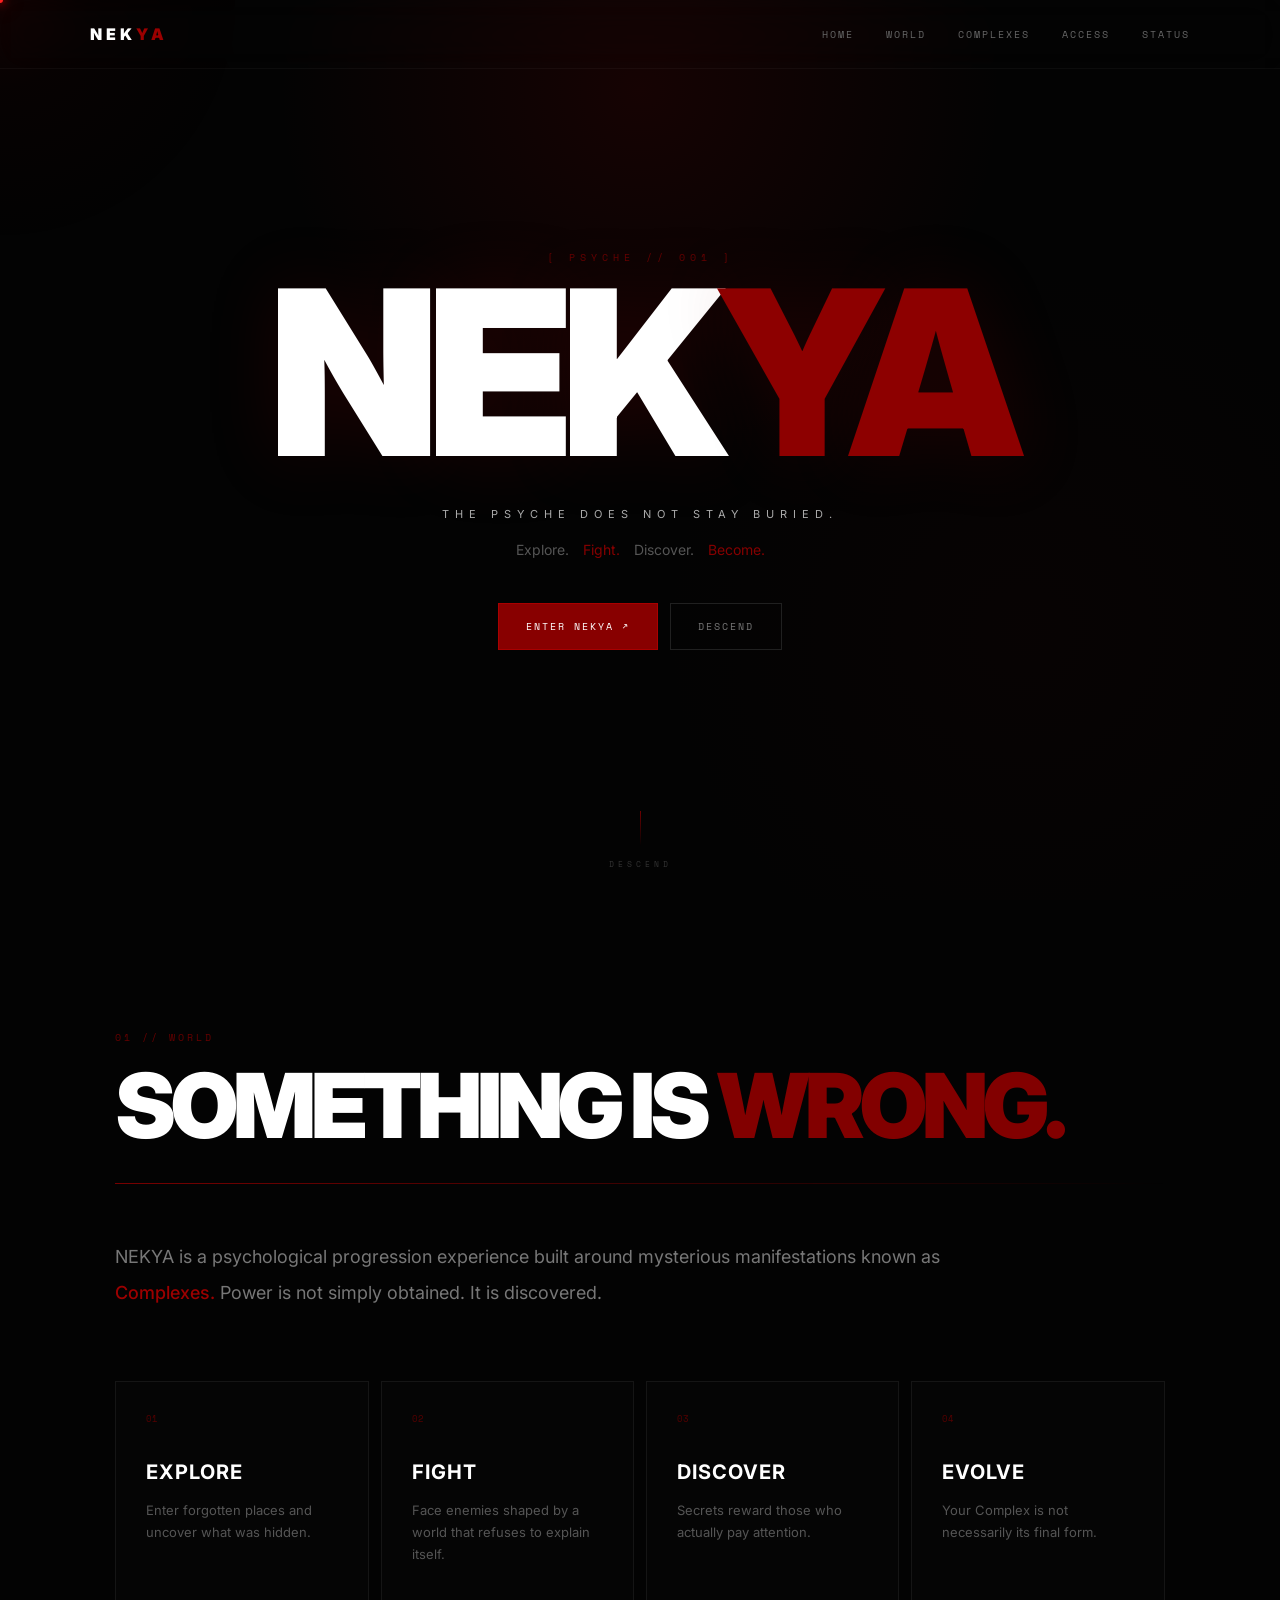
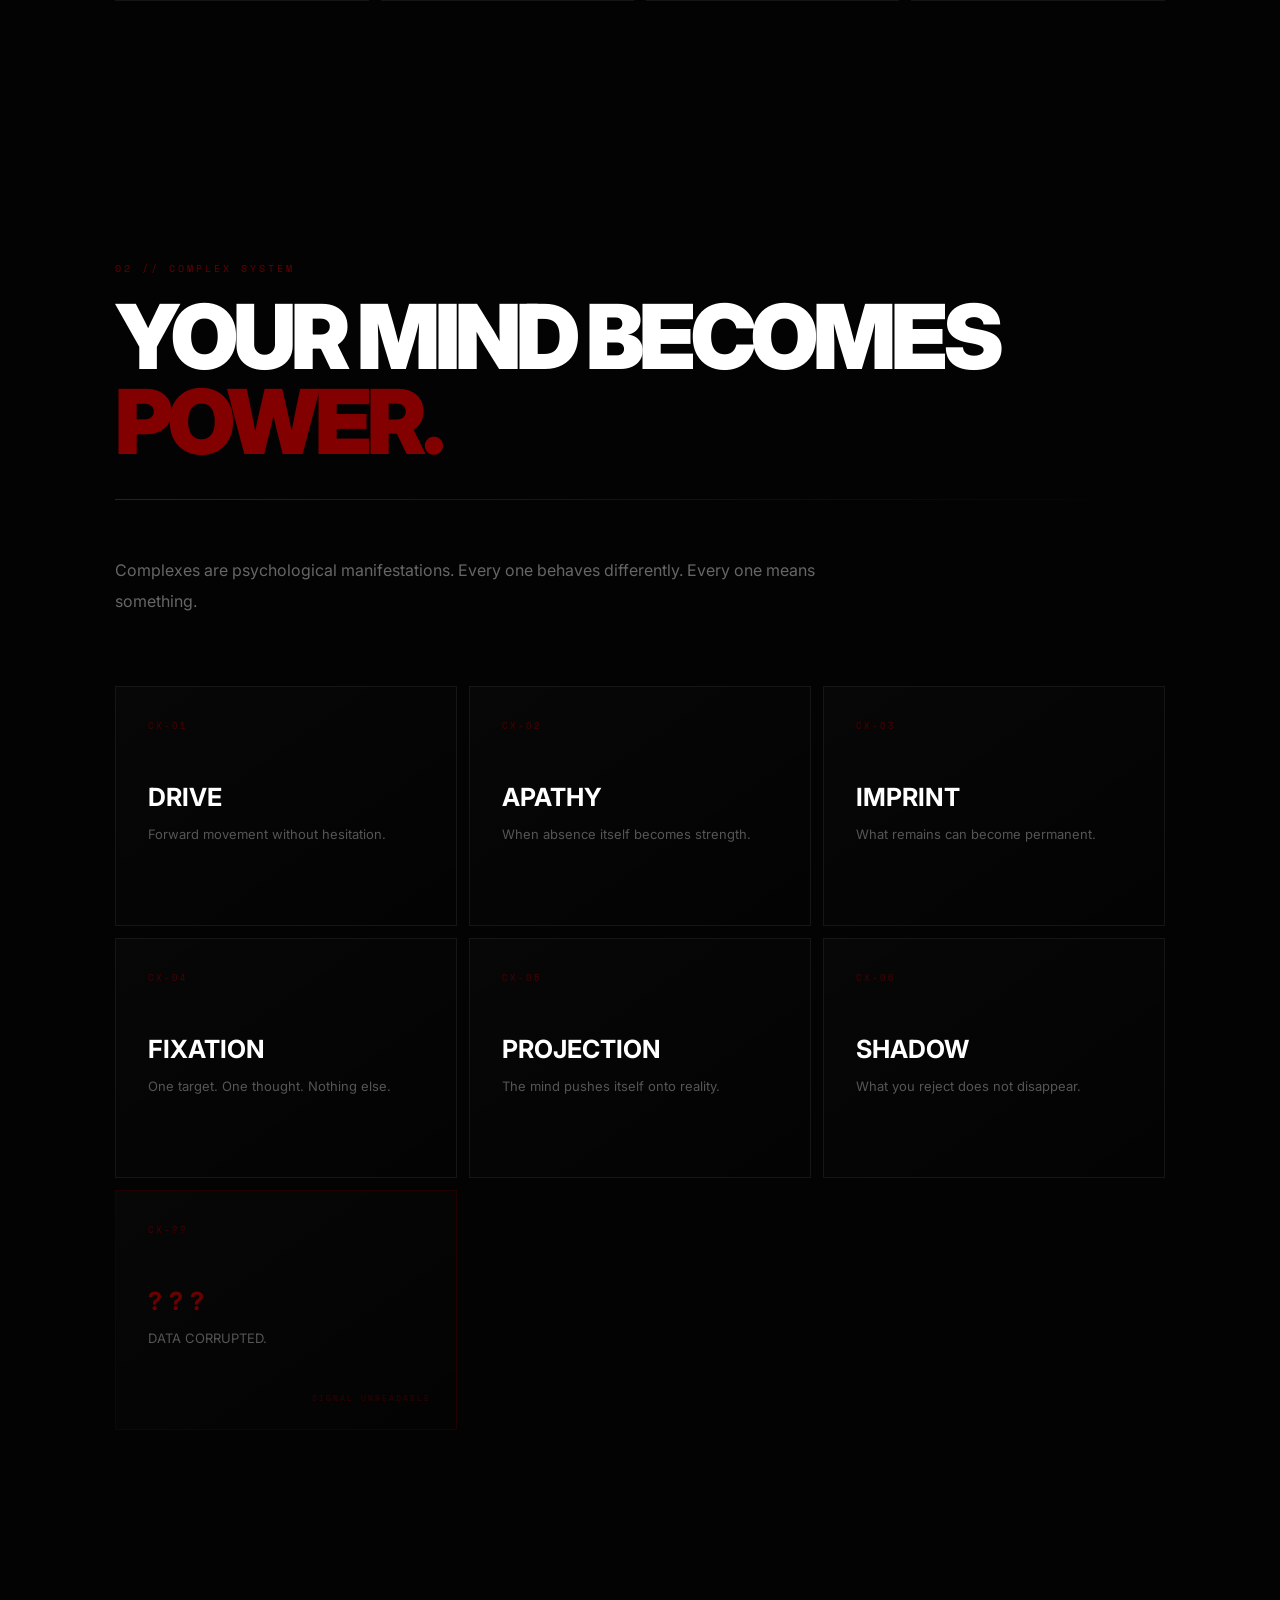
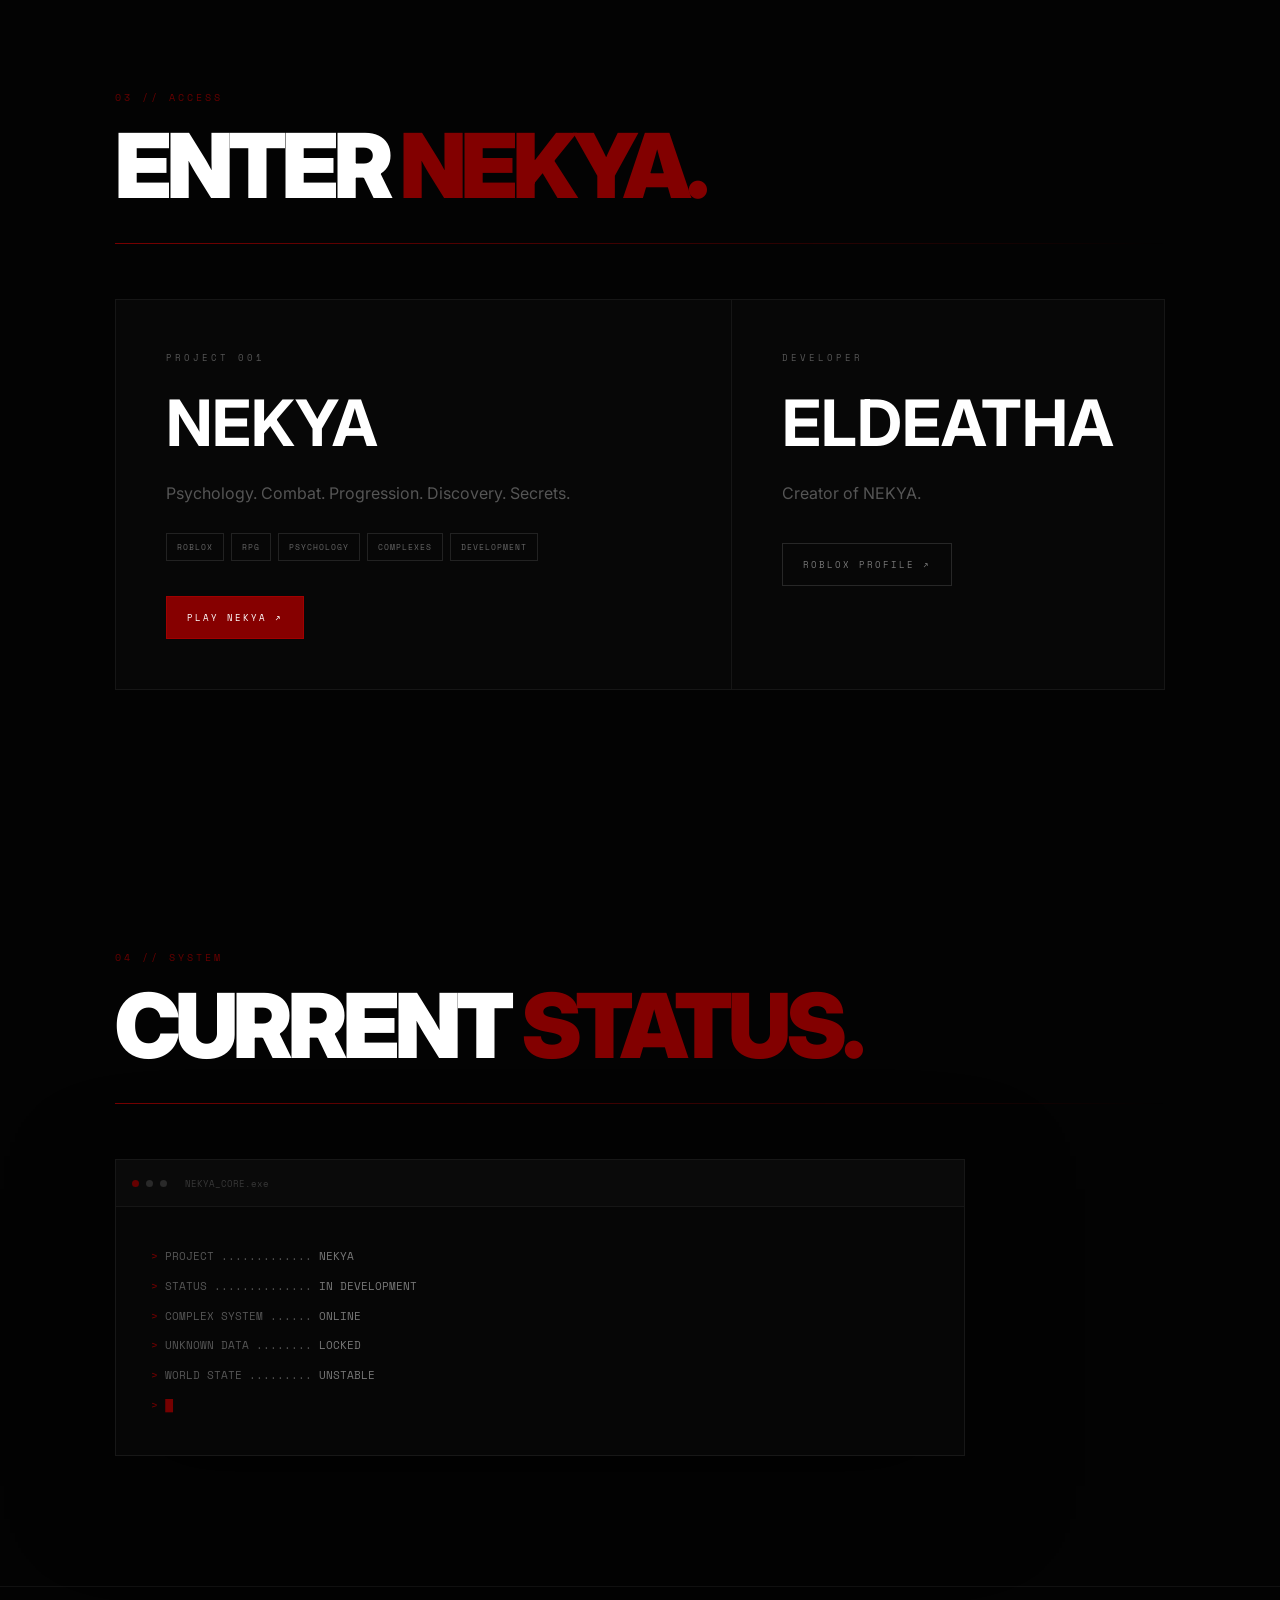
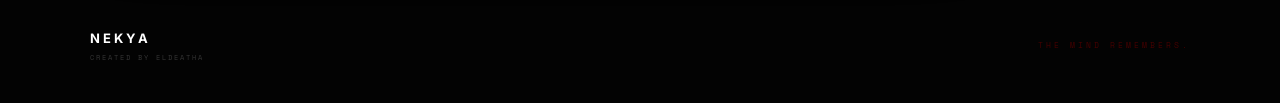
==== index.html @ eaf40a35 "Add files via upload" ====
<!DOCTYPE html>
<html lang="en">

<head>

    <meta charset="UTF-8">

    <meta
        name="viewport"
        content="width=device-width, initial-scale=1.0"
    >

    <title>NEKYA</title>

    <meta
        name="description"
        content="NEKYA - Explore the psyche. Discover your Complex."
    >

    <link
        rel="stylesheet"
        href="style.css"
    >

</head>


<body>


    <!-- =====================================
         CUSTOM CURSOR
    ====================================== -->

    <div id="cursor-dot"></div>

    <div id="cursor-ring"></div>

    <div id="mouse-glow"></div>



    <!-- =====================================
         BOOT SCREEN
    ====================================== -->

    <div id="boot-screen">

        <div class="boot-container">

            <p class="boot-small">
                PSYCHE INTERFACE
            </p>

            <h1>
                NEKYA
            </h1>

            <div class="boot-line"></div>


            <div class="boot-data">

                <p>
                    <span>CONNECTION</span>
                    <b>ESTABLISHED</b>
                </p>

                <p>
                    <span>PSYCHE</span>
                    <b>UNSTABLE</b>
                </p>

                <p>
                    <span>COMPLEX SYSTEM</span>
                    <b>ONLINE</b>
                </p>

                <p>
                    <span>UNKNOWN SIGNAL</span>
                    <b>DETECTED</b>
                </p>

            </div>


            <p class="boot-loading">
                ENTERING NEKYA<span id="boot-dots">...</span>
            </p>

        </div>

    </div>



    <!-- =====================================
         BACKGROUND
    ====================================== -->

    <div class="background"></div>

    <div class="grid-background"></div>

    <div class="noise"></div>



    <!-- =====================================
         NAVBAR
    ====================================== -->

    <nav>

        <a
            href="#home"
            class="logo"
        >
            NEK<span>YA</span>
        </a>


        <div class="nav-links">

            <a href="#home">
                Home
            </a>

            <a href="#world">
                World
            </a>

            <a href="#complexes">
                Complexes
            </a>

            <a href="#access">
                Access
            </a>

            <a href="#status">
                Status
            </a>

        </div>

    </nav>



    <!-- =====================================
         HERO
    ====================================== -->

    <section
        id="home"
        class="hero"
    >

        <div class="hero-content">

            <p class="hero-code">
                [ PSYCHE // 001 ]
            </p>


            <h1>
                NEK<span>YA</span>
            </h1>


            <p class="hero-line">
                THE PSYCHE DOES NOT STAY BURIED.
            </p>


            <p class="hero-description">

                Explore.

                <span>Fight.</span>

                Discover.

                <span>Become.</span>

            </p>


            <div class="hero-buttons">

                <a
                    href="https://www.roblox.com/games/97595999708831/Nekya"
                    target="_blank"
                    rel="noopener noreferrer"
                    class="primary-button"
                >
                    ENTER NEKYA ↗
                </a>


                <a
                    href="#world"
                    class="secondary-button"
                >
                    DESCEND
                </a>

            </div>

        </div>


        <div class="scroll-indicator">

            <span></span>

            DESCEND

        </div>

    </section>



    <!-- =====================================
         WORLD
    ====================================== -->

    <section
        id="world"
        class="section reveal"
    >

        <p class="section-number">
            01 // WORLD
        </p>


        <h2>
            SOMETHING IS
            <span>WRONG.</span>
        </h2>


        <div class="section-line"></div>


        <p class="large-description">

            NEKYA is a psychological progression experience
            built around mysterious manifestations known as
            <strong>Complexes.</strong>

            Power is not simply obtained.

            It is discovered.

        </p>



        <div class="loop-grid">


            <div class="loop-card">

                <p>01</p>

                <h3>EXPLORE</h3>

                <span>
                    Enter forgotten places and uncover what was hidden.
                </span>

            </div>


            <div class="loop-card">

                <p>02</p>

                <h3>FIGHT</h3>

                <span>
                    Face enemies shaped by a world that refuses to explain itself.
                </span>

            </div>


            <div class="loop-card">

                <p>03</p>

                <h3>DISCOVER</h3>

                <span>
                    Secrets reward those who actually pay attention.
                </span>

            </div>


            <div class="loop-card">

                <p>04</p>

                <h3>EVOLVE</h3>

                <span>
                    Your Complex is not necessarily its final form.
                </span>

            </div>


        </div>

    </section>



    <!-- =====================================
         COMPLEXES
    ====================================== -->

    <section
        id="complexes"
        class="section reveal"
    >

        <p class="section-number">
            02 // COMPLEX SYSTEM
        </p>


        <h2>
            YOUR MIND BECOMES
            <span>POWER.</span>
        </h2>


        <div class="section-line"></div>


        <p class="section-description">

            Complexes are psychological manifestations.

            Every one behaves differently.

            Every one means something.

        </p>



        <div class="complex-grid">


            <div class="complex-card">

                <p class="complex-id">
                    CX-01
                </p>

                <h3>
                    DRIVE
                </h3>

                <p>
                    Forward movement without hesitation.
                </p>

            </div>



            <div class="complex-card">

                <p class="complex-id">
                    CX-02
                </p>

                <h3>
                    APATHY
                </h3>

                <p>
                    When absence itself becomes strength.
                </p>

            </div>



            <div class="complex-card">

                <p class="complex-id">
                    CX-03
                </p>

                <h3>
                    IMPRINT
                </h3>

                <p>
                    What remains can become permanent.
                </p>

            </div>



            <div class="complex-card">

                <p class="complex-id">
                    CX-04
                </p>

                <h3>
                    FIXATION
                </h3>

                <p>
                    One target. One thought. Nothing else.
                </p>

            </div>



            <div class="complex-card">

                <p class="complex-id">
                    CX-05
                </p>

                <h3>
                    PROJECTION
                </h3>

                <p>
                    The mind pushes itself onto reality.
                </p>

            </div>



            <div class="complex-card">

                <p class="complex-id">
                    CX-06
                </p>

                <h3>
                    SHADOW
                </h3>

                <p>
                    What you reject does not disappear.
                </p>

            </div>



            <!-- SECRET -->

            <div
                class="complex-card secret-card"
                id="secret-card"
            >

                <p class="complex-id">
                    CX-??
                </p>


                <h3 id="secret-title">
                    ???
                </h3>


                <p id="secret-description">
                    DATA CORRUPTED.
                </p>


                <span
                    class="secret-signal"
                    id="secret-signal"
                >
                    SIGNAL UNREADABLE
                </span>

            </div>


        </div>

    </section>



    <!-- =====================================
         ACCESS
    ====================================== -->

    <section
        id="access"
        class="section reveal"
    >

        <p class="section-number">
            03 // ACCESS
        </p>


        <h2>
            ENTER
            <span>NEKYA.</span>
        </h2>


        <div class="section-line"></div>



        <div class="access-panel">


            <div class="access-main">

                <p class="access-label">
                    PROJECT 001
                </p>

                <h3>
                    NEKYA
                </h3>


                <p>

                    Psychology.

                    Combat.

                    Progression.

                    Discovery.

                    Secrets.

                </p>


                <div class="tags">

                    <span>
                        ROBLOX
                    </span>

                    <span>
                        RPG
                    </span>

                    <span>
                        PSYCHOLOGY
                    </span>

                    <span>
                        COMPLEXES
                    </span>

                    <span>
                        DEVELOPMENT
                    </span>

                </div>


                <a
                    href="https://www.roblox.com/games/97595999708831/Nekya"
                    target="_blank"
                    rel="noopener noreferrer"
                    class="play-button"
                >
                    PLAY NEKYA ↗
                </a>

            </div>



            <div class="developer-panel">

                <p class="access-label">
                    DEVELOPER
                </p>

                <h3>
                    ELDEATHA
                </h3>


                <p>
                    Creator of NEKYA.
                </p>


                <a
                    href="https://www.roblox.com/users/1854066173/profile"
                    target="_blank"
                    rel="noopener noreferrer"
                    class="developer-button"
                >
                    ROBLOX PROFILE ↗
                </a>

            </div>


        </div>

    </section>



    <!-- =====================================
         STATUS TERMINAL
    ====================================== -->

    <section
        id="status"
        class="section reveal"
    >

        <p class="section-number">
            04 // SYSTEM
        </p>


        <h2>
            CURRENT
            <span>STATUS.</span>
        </h2>


        <div class="section-line"></div>



        <div class="terminal">


            <div class="terminal-header">

                <div class="terminal-lights">

                    <span></span>

                    <span></span>

                    <span></span>

                </div>


                <p>
                    NEKYA_CORE.exe
                </p>

            </div>



            <div class="terminal-body">


                <p>

                    <b>></b>

                    PROJECT .............

                    <span>NEKYA</span>

                </p>


                <p>

                    <b>></b>

                    STATUS ..............

                    <span>IN DEVELOPMENT</span>

                </p>


                <p>

                    <b>></b>

                    COMPLEX SYSTEM ......

                    <span>ONLINE</span>

                </p>


                <p>

                    <b>></b>

                    UNKNOWN DATA ........

                    <span id="unknown-status">
                        LOCKED
                    </span>

                </p>


                <p>

                    <b>></b>

                    WORLD STATE .........

                    <span>UNSTABLE</span>

                </p>


                <p class="terminal-animation">

                    <b>></b>

                    <span id="terminal-text"></span>

                    <i>█</i>

                </p>


            </div>

        </div>

    </section>



    <!-- =====================================
         FOOTER
    ====================================== -->

    <footer>

        <div>

            <strong>
                NEKYA
            </strong>

            <p>
                CREATED BY ELDEATHA
            </p>

        </div>


        <p class="footer-text">
            THE MIND REMEMBERS.
        </p>

    </footer>



    <!-- =====================================
         SECRET OVERLAY
    ====================================== -->

    <div
        id="secret-overlay"
        class="secret-overlay"
    >

        <div class="secret-window">


            <button
                id="close-secret"
                class="secret-close"
            >
                ×
            </button>


            <p class="secret-file">
                FILE // ???
            </p>


            <h2>
                OBSERVATION
                <span>DETECTED.</span>
            </h2>


            <div class="secret-divider"></div>


            <p class="secret-message">

                You kept looking.

                <br><br>

                Most would have stopped.

                <br><br>

                Something beneath the Complex system
                has noticed you.

            </p>


            <p class="secret-clue">
                U M B R A
            </p>


            <p class="secret-warning">
                THIS IS NOT A NAME.
            </p>


        </div>

    </div>



    <script src="script.js"></script>

</body>

</html>
---- style.css ----
@import url('https://fonts.googleapis.com/css2?family=Inter:wght@400;500;600;700;800;900&family=Space+Mono:wght@400;700&display=swap');


/* =====================================
   GLOBAL
===================================== */

* {
    margin: 0;
    padding: 0;
    box-sizing: border-box;
}


html {
    scroll-behavior: smooth;
}


body {

    background: #030303;

    color: white;

    font-family: "Inter", sans-serif;

    overflow-x: hidden;

}


body.booting {
    overflow: hidden;
}


::selection {

    background: #990000;

    color: white;

}



/* =====================================
   CUSTOM CURSOR
===================================== */

#cursor-dot {

    position: fixed;

    width: 6px;
    height: 6px;

    background: #ff2020;

    border-radius: 50%;

    pointer-events: none;

    z-index: 10001;

    left: 0;
    top: 0;

    transform:
        translate(-50%, -50%);

    box-shadow:
        0 0 10px #ff0000,
        0 0 20px rgba(255, 0, 0, 0.5);

}


#cursor-ring {

    position: fixed;

    width: 34px;
    height: 34px;

    border:
        1px solid rgba(255, 40, 40, 0.65);

    border-radius: 50%;

    pointer-events: none;

    z-index: 10000;

    left: 0;
    top: 0;

    transform:
        translate(-50%, -50%);

    transition:
        width 0.2s ease,
        height 0.2s ease,
        border-color 0.2s ease,
        background 0.2s ease;

}


#cursor-ring.cursor-hover {

    width: 52px;
    height: 52px;

    border-color:
        rgba(255, 0, 0, 0.9);

    background:
        rgba(130, 0, 0, 0.08);

}


#cursor-ring.cursor-click {

    width: 25px;
    height: 25px;

}


#mouse-glow {

    position: fixed;

    width: 500px;
    height: 500px;

    border-radius: 50%;

    pointer-events: none;

    z-index: -1;

    left: 0;
    top: 0;

    transform:
        translate(-50%, -50%);

    background:
        radial-gradient(
            circle,
            rgba(120, 0, 0, 0.13),
            rgba(80, 0, 0, 0.06) 25%,
            transparent 68%
        );

}


@media (pointer: fine) {

    body,
    a,
    button,
    .secret-card {
        cursor: none;
    }

}


@media (pointer: coarse) {

    #cursor-dot,
    #cursor-ring,
    #mouse-glow {
        display: none;
    }

}



/* =====================================
   BOOT SCREEN
===================================== */

#boot-screen {

    position: fixed;

    inset: 0;

    display: flex;

    justify-content: center;
    align-items: center;

    background: #010101;

    z-index: 9999;

    transition:
        opacity 0.9s ease,
        visibility 0.9s ease;

}


#boot-screen.boot-hide {

    opacity: 0;

    visibility: hidden;

    pointer-events: none;

}


.boot-container {

    width:
        min(560px, 85%);

}


.boot-small {

    font-family:
        "Space Mono";

    font-size: 9px;

    letter-spacing: 5px;

    color: #550000;

}


.boot-container h1 {

    margin-top: 8px;

    font-size:
        clamp(60px, 10vw, 100px);

    font-weight: 900;

    letter-spacing: -6px;

}


.boot-line {

    width: 100%;
    height: 1px;

    margin: 20px 0 30px;

    background:
        linear-gradient(
            90deg,
            #9d0000,
            transparent
        );

}


.boot-data {

    display: flex;

    flex-direction: column;

    gap: 14px;

    font-family:
        "Space Mono";

}


.boot-data p {

    display: flex;

    justify-content: space-between;

    font-size: 10px;

    letter-spacing: 1px;

}


.boot-data span {
    color: #3e3e3e;
}


.boot-data b {

    color: #880000;

    font-weight: 400;

}


.boot-loading {

    margin-top: 40px;

    font-family:
        "Space Mono";

    font-size: 9px;

    color: #555;

    letter-spacing: 3px;

}



/* =====================================
   BACKGROUND
===================================== */

.background {

    position: fixed;

    inset: 0;

    z-index: -5;

    background:

        radial-gradient(
            circle at 50% 10%,
            rgba(130, 0, 0, 0.15),
            transparent 35%
        ),

        radial-gradient(
            circle at 80% 70%,
            rgba(60, 0, 0, 0.08),
            transparent 30%
        ),

        #030303;

}


.grid-background {

    position: fixed;

    inset: 0;

    z-index: -4;

    opacity: 0.12;

    background-image:

        linear-gradient(
            rgba(255,255,255,0.025) 1px,
            transparent 1px
        ),

        linear-gradient(
            90deg,
            rgba(255,255,255,0.025) 1px,
            transparent 1px
        );

    background-size:
        55px 55px;

    mask-image:
        linear-gradient(
            to bottom,
            black,
            transparent 90%
        );

}


.noise {

    position: fixed;

    inset: 0;

    z-index: -3;

    opacity: 0.025;

    background-image:
        url("https://grainy-gradients.vercel.app/noise.svg");

    pointer-events: none;

}



/* =====================================
   NAVBAR
===================================== */

nav {

    position: fixed;

    top: 0;
    left: 0;

    width: 100%;

    padding:
        24px 7%;

    display: flex;

    justify-content: space-between;
    align-items: center;

    z-index: 100;

    border-bottom:
        1px solid rgba(255,255,255,0.04);

    backdrop-filter:
        blur(16px);

    transition: 0.3s;

}


.logo {

    color: white;

    text-decoration: none;

    font-weight: 900;

    letter-spacing: 4px;

}


.logo span {
    color: #9b0000;
}


.nav-links {

    display: flex;

    gap: 32px;

}


.nav-links a {

    position: relative;

    color: #666;

    text-decoration: none;

    text-transform: uppercase;

    font-family:
        "Space Mono";

    font-size: 10px;

    letter-spacing: 2px;

    transition: 0.3s;

}


.nav-links a:hover {
    color: white;
}


.nav-links a::after {

    content: "";

    position: absolute;

    left: 0;
    bottom: -8px;

    width: 0;
    height: 1px;

    background: #a00000;

    transition: 0.3s;

}


.nav-links a:hover::after {
    width: 100%;
}



/* =====================================
   HERO
===================================== */

.hero {

    position: relative;

    min-height: 100vh;

    display: flex;

    justify-content: center;
    align-items: center;

    text-align: center;

    padding: 50px;

}


.hero-content {

    animation:
        hero-enter 1.3s ease;

}


@keyframes hero-enter {

    from {

        opacity: 0;

        transform:
            translateY(25px);

    }

    to {

        opacity: 1;

        transform:
            translateY(0);

    }

}


.hero-code {

    margin-bottom: 18px;

    color: #650000;

    font-family:
        "Space Mono";

    font-size: 10px;

    letter-spacing: 5px;

}


.hero h1 {

    font-size:
        clamp(90px, 18vw, 240px);

    font-weight: 900;

    letter-spacing:
        clamp(-12px, -1vw, -5px);

    line-height: 0.78;

    text-shadow:

        0 0 70px
        rgba(140,0,0,0.18);

}


.hero h1 span {

    color: #8d0000;

}


.hero-line {

    margin-top: 45px;

    color: #aaa;

    font-size: 11px;

    letter-spacing: 6px;

}


.hero-description {

    margin-top: 20px;

    color: #555;

    font-size: 14px;

    word-spacing: 10px;

}


.hero-description span {
    color: #850000;
}


.hero-buttons {

    margin-top: 45px;

    display: flex;

    justify-content: center;

    gap: 12px;

}


.primary-button,
.secondary-button {

    padding: 15px 27px;

    text-decoration: none;

    font-family:
        "Space Mono";

    font-size: 10px;

    letter-spacing: 2px;

    transition: 0.3s;

}


.primary-button {

    background: #880000;

    border:
        1px solid #a90000;

    color: white;

}


.primary-button:hover {

    background: #bd0000;

    transform:
        translateY(-3px);

    box-shadow:
        0 0 35px rgba(170,0,0,0.35);

}


.secondary-button {

    border:
        1px solid #202020;

    color: #777;

}


.secondary-button:hover {

    color: white;

    border-color: #600000;

    transform:
        translateY(-3px);

}


.scroll-indicator {

    position: absolute;

    bottom: 30px;

    display: flex;

    flex-direction: column;

    gap: 12px;

    align-items: center;

    color: #333;

    font-family:
        "Space Mono";

    font-size: 8px;

    letter-spacing: 4px;

}


.scroll-indicator span {

    width: 1px;
    height: 35px;

    background:
        linear-gradient(
            #700000,
            transparent
        );

    animation:
        scroll-line 2s infinite;

}


@keyframes scroll-line {

    0%,
    100% {
        opacity: 0.25;
    }

    50% {
        opacity: 1;
    }

}



/* =====================================
   GENERAL SECTIONS
===================================== */

.section {

    width: min(1400px, 100%);

    min-height: 80vh;

    margin: auto;

    padding:
        130px 9%;

}


.section-number {

    margin-bottom: 18px;

    color: #650000;

    font-family:
        "Space Mono";

    font-size: 10px;

    letter-spacing: 3px;

}


.section h2 {

    max-width: 950px;

    font-size:
        clamp(44px, 7vw, 95px);

    font-weight: 900;

    letter-spacing: -5px;

    line-height: 0.95;

}


.section h2 span {
    color: #820000;
}


.section-line {

    width: 100%;
    height: 1px;

    margin:
        35px 0 55px;

    background:
        linear-gradient(
            90deg,
            #770000,
            transparent
        );

}


.large-description {

    max-width: 850px;

    color: #777;

    font-size: 18px;

    line-height: 2;

}


.large-description strong {

    color: #9c0000;

    font-weight: 500;

}


.section-description {

    max-width: 700px;

    color: #666;

    line-height: 1.9;

}



/* =====================================
   LOOP
===================================== */

.loop-grid {

    display: grid;

    grid-template-columns:
        repeat(4, 1fr);

    gap: 12px;

    margin-top: 70px;

}


.loop-card {

    min-height: 220px;

    padding: 30px;

    border:
        1px solid #151515;

    background:
        rgba(255,255,255,0.012);

    transition: 0.35s;

}


.loop-card:hover {

    border-color: #4b0000;

    background:
        rgba(100,0,0,0.035);

    transform:
        translateY(-5px);

}


.loop-card > p {

    color: #550000;

    font-family:
        "Space Mono";

    font-size: 9px;

}


.loop-card h3 {

    margin:
        35px 0 15px;

    font-size: 20px;

    letter-spacing: 1px;

}


.loop-card span {

    color: #555;

    font-size: 13px;

    line-height: 1.7;

}



/* =====================================
   COMPLEXES
===================================== */

.complex-grid {

    display: grid;

    grid-template-columns:
        repeat(3, 1fr);

    gap: 12px;

    margin-top: 70px;

}


.complex-card {

    position: relative;

    min-height: 240px;

    padding: 32px;

    overflow: hidden;

    border:
        1px solid #161616;

    background:

        linear-gradient(
            145deg,
            rgba(255,255,255,0.02),
            rgba(255,255,255,0.004)
        );

    transition:
        transform 0.35s,
        border-color 0.35s,
        background 0.35s;

}


.complex-card::before {

    content: "";

    position: absolute;

    width: 180px;
    height: 180px;

    top: -100px;
    right: -100px;

    border-radius: 50%;

    background: #690000;

    filter:
        blur(100px);

    opacity: 0;

    transition: 0.4s;

}


.complex-card:hover {

    transform:
        translateY(-5px);

    border-color:
        #450000;

}


.complex-card:hover::before {
    opacity: 0.3;
}


.complex-id {

    color: #4b0000;

    font-family:
        "Space Mono";

    font-size: 9px;

    letter-spacing: 2px;

}


.complex-card h3 {

    margin-top: 50px;

    font-size: 25px;

}


.complex-card > p:last-of-type {

    margin-top: 12px;

    color: #555;

    font-size: 13px;

    line-height: 1.6;

}



/* =====================================
   SECRET COMPLEX
===================================== */

.secret-card {

    border-color:
        #230000;

    user-select: none;

}


.secret-card h3 {

    color: #6c0000;

    letter-spacing: 7px;

}


.secret-card:hover {

    border-color:
        #830000;

    box-shadow:
        inset 0 0 40px rgba(100,0,0,0.04);

}


.secret-card.secret-disturb {

    animation:
        secret-shake 0.18s linear;

}


@keyframes secret-shake {

    0% {
        transform: translateX(0);
    }

    25% {
        transform: translateX(-4px);
    }

    50% {
        transform: translateX(4px);
    }

    75% {
        transform: translateX(-2px);
    }

    100% {
        transform: translateX(0);
    }

}


.secret-signal {

    position: absolute;

    bottom: 25px;
    right: 25px;

    color: #380000;

    font-family:
        "Space Mono";

    font-size: 8px;

    letter-spacing: 2px;

}


.secret-card.unlocked {

    border-color:
        #770000;

    box-shadow:
        0 0 70px rgba(100,0,0,0.08);

}


.secret-card.unlocked h3 {

    color: #a10000;

}



/* =====================================
   ACCESS
===================================== */

.access-panel {

    display: grid;

    grid-template-columns:
        2fr 1fr;

    border:
        1px solid #161616;

    background:
        #070707;

}


.access-main,
.developer-panel {

    padding:
        50px;

}


.developer-panel {

    border-left:
        1px solid #161616;

}


.access-label {

    color: #620000;

    font-family:
        "Space Mono";

    font-size: 9px;

    letter-spacing: 3px;

}


.access-panel h3 {

    margin:
        18px 0;

    font-size:
        clamp(35px, 5vw, 65px);

}


.access-panel p {

    color: #555;

    line-height: 1.8;

}


.tags {

    display: flex;

    flex-wrap: wrap;

    gap: 7px;

    margin-top: 25px;

}


.tags span {

    padding:
        7px 10px;

    border:
        1px solid #222;

    color: #666;

    font-family:
        "Space Mono";

    font-size: 8px;

    letter-spacing: 1px;

}


.play-button,
.developer-button {

    display: inline-block;

    margin-top: 35px;

    padding:
        14px 20px;

    text-decoration: none;

    font-family:
        "Space Mono";

    font-size: 9px;

    letter-spacing: 2px;

    transition: 0.3s;

}


.play-button {

    color: white;

    background:
        #860000;

    border:
        1px solid #a00000;

}


.play-button:hover {

    background:
        #b70000;

    box-shadow:
        0 0 30px rgba(150,0,0,0.3);

}


.developer-button {

    color: #777;

    border:
        1px solid #272727;

}


.developer-button:hover {

    color: white;

    border-color:
        #650000;

}



/* =====================================
   TERMINAL
===================================== */

.terminal {

    max-width: 850px;

    border:
        1px solid #171717;

    background: #060606;

    font-family:
        "Space Mono";

    box-shadow:
        0 30px 100px rgba(0,0,0,0.55);

}


.terminal-header {

    height: 47px;

    display: flex;

    align-items: center;

    padding:
        0 16px;

    border-bottom:
        1px solid #161616;

    background: #0a0a0a;

}


.terminal-lights {

    display: flex;

    gap: 7px;

}


.terminal-lights span {

    width: 7px;
    height: 7px;

    border-radius: 50%;

    background: #292929;

}


.terminal-lights span:first-child {
    background: #650000;
}


.terminal-header p {

    margin-left: 18px;

    color: #383838;

    font-size: 9px;

}


.terminal-body {

    padding: 35px;

    color: #555;

    font-size: 11px;

    line-height: 2.7;

}


.terminal-body b {

    color: #760000;

    font-weight: normal;

}


.terminal-body span {
    color: #777;
}


.terminal-animation i {

    color: #750000;

    font-style: normal;

    animation:
        terminal-blink 0.8s infinite;

}


@keyframes terminal-blink {

    50% {
        opacity: 0;
    }

}



/* =====================================
   SECRET OVERLAY
===================================== */

.secret-overlay {

    position: fixed;

    inset: 0;

    z-index: 9000;

    display: none;

    justify-content: center;
    align-items: center;

    padding: 25px;

    background:
        rgba(0,0,0,0.94);

    backdrop-filter:
        blur(20px);

}


.secret-overlay.active {
    display: flex;
}


.secret-window {

    position: relative;

    width:
        min(650px, 100%);

    padding: 60px;

    border:
        1px solid #590000;

    background:
        #050505;

    box-shadow:
        0 0 150px rgba(100,0,0,0.16);

    animation:
        secret-open 0.35s ease;

}


@keyframes secret-open {

    from {

        opacity: 0;

        transform:
            scale(0.96);

    }

    to {

        opacity: 1;

        transform:
            scale(1);

    }

}


.secret-close {

    position: absolute;

    top: 20px;
    right: 25px;

    border: none;

    background: transparent;

    color: #555;

    font-size: 25px;

}


.secret-close:hover {
    color: #aa0000;
}


.secret-file {

    color: #650000;

    font-family:
        "Space Mono";

    font-size: 9px;

    letter-spacing: 4px;

}


.secret-window h2 {

    margin-top: 15px;

    font-size:
        clamp(40px, 7vw, 70px);

    letter-spacing: -4px;

}


.secret-window h2 span {
    color: #850000;
}


.secret-divider {

    width: 100%;
    height: 1px;

    margin:
        30px 0;

    background:
        linear-gradient(
            90deg,
            #700000,
            transparent
        );

}


.secret-message {

    color: #777;

    line-height: 1.9;

}


.secret-clue {

    margin-top: 45px;

    color: #850000;

    text-align: center;

    font-family:
        "Space Mono";

    font-size: 18px;

    letter-spacing: 18px;

    text-shadow:
        0 0 30px rgba(160,0,0,0.4);

}


.secret-warning {

    margin-top: 13px;

    color: #3b3b3b;

    text-align: center;

    font-family:
        "Space Mono";

    font-size: 8px;

    letter-spacing: 4px;

}



/* =====================================
   REVEAL ANIMATION
===================================== */

.reveal {

    opacity: 0;

    transform:
        translateY(35px);

    transition:
        opacity 0.8s ease,
        transform 0.8s ease;

}


.reveal.visible {

    opacity: 1;

    transform:
        translateY(0);

}



/* =====================================
   FOOTER
===================================== */

footer {

    padding:
        40px 7%;

    display: flex;

    justify-content: space-between;
    align-items: center;

    border-top:
        1px solid #111;

}


footer strong {

    font-size: 13px;

    letter-spacing: 3px;

}


footer div p {

    margin-top: 5px;

    color: #333;

    font-family:
        "Space Mono";

    font-size: 7px;

    letter-spacing: 2px;

}


.footer-text {

    color: #450000;

    font-family:
        "Space Mono";

    font-size: 8px;

    letter-spacing: 3px;

}



/* =====================================
   SCROLLBAR
===================================== */

::-webkit-scrollbar {
    width: 6px;
}


::-webkit-scrollbar-track {
    background: #030303;
}


::-webkit-scrollbar-thumb {
    background: #320000;
}


::-webkit-scrollbar-thumb:hover {
    background: #690000;
}



/* =====================================
   MOBILE
===================================== */

@media(max-width: 900px) {

    .nav-links {
        display: none;
    }


    .hero h1 {

        font-size:
            clamp(75px, 23vw, 150px);

    }


    .hero-line {

        font-size: 8px;

        letter-spacing: 3px;

    }


    .loop-grid {

        grid-template-columns:
            repeat(2, 1fr);

    }


    .complex-grid {

        grid-template-columns:
            repeat(2, 1fr);

    }


    .access-panel {

        grid-template-columns: 1fr;

    }


    .developer-panel {

        border-left: none;

        border-top:
            1px solid #161616;

    }

}


@media(max-width: 600px) {

    .section {

        padding:
            100px 7%;

    }


    .section h2 {

        letter-spacing: -3px;

    }


    .hero {

        padding:
            30px 20px;

    }


    .hero-buttons {

        flex-direction: column;

        max-width: 260px;

        margin:
            45px auto 0;

    }


    .loop-grid,
    .complex-grid {

        grid-template-columns: 1fr;

    }


    .access-main,
    .developer-panel {

        padding: 32px;

    }


    .secret-window {

        padding:
            45px 28px;

    }


    .secret-clue {

        letter-spacing: 10px;

    }


    footer {

        flex-direction: column;

        align-items: flex-start;

        gap: 20px;

    }

}
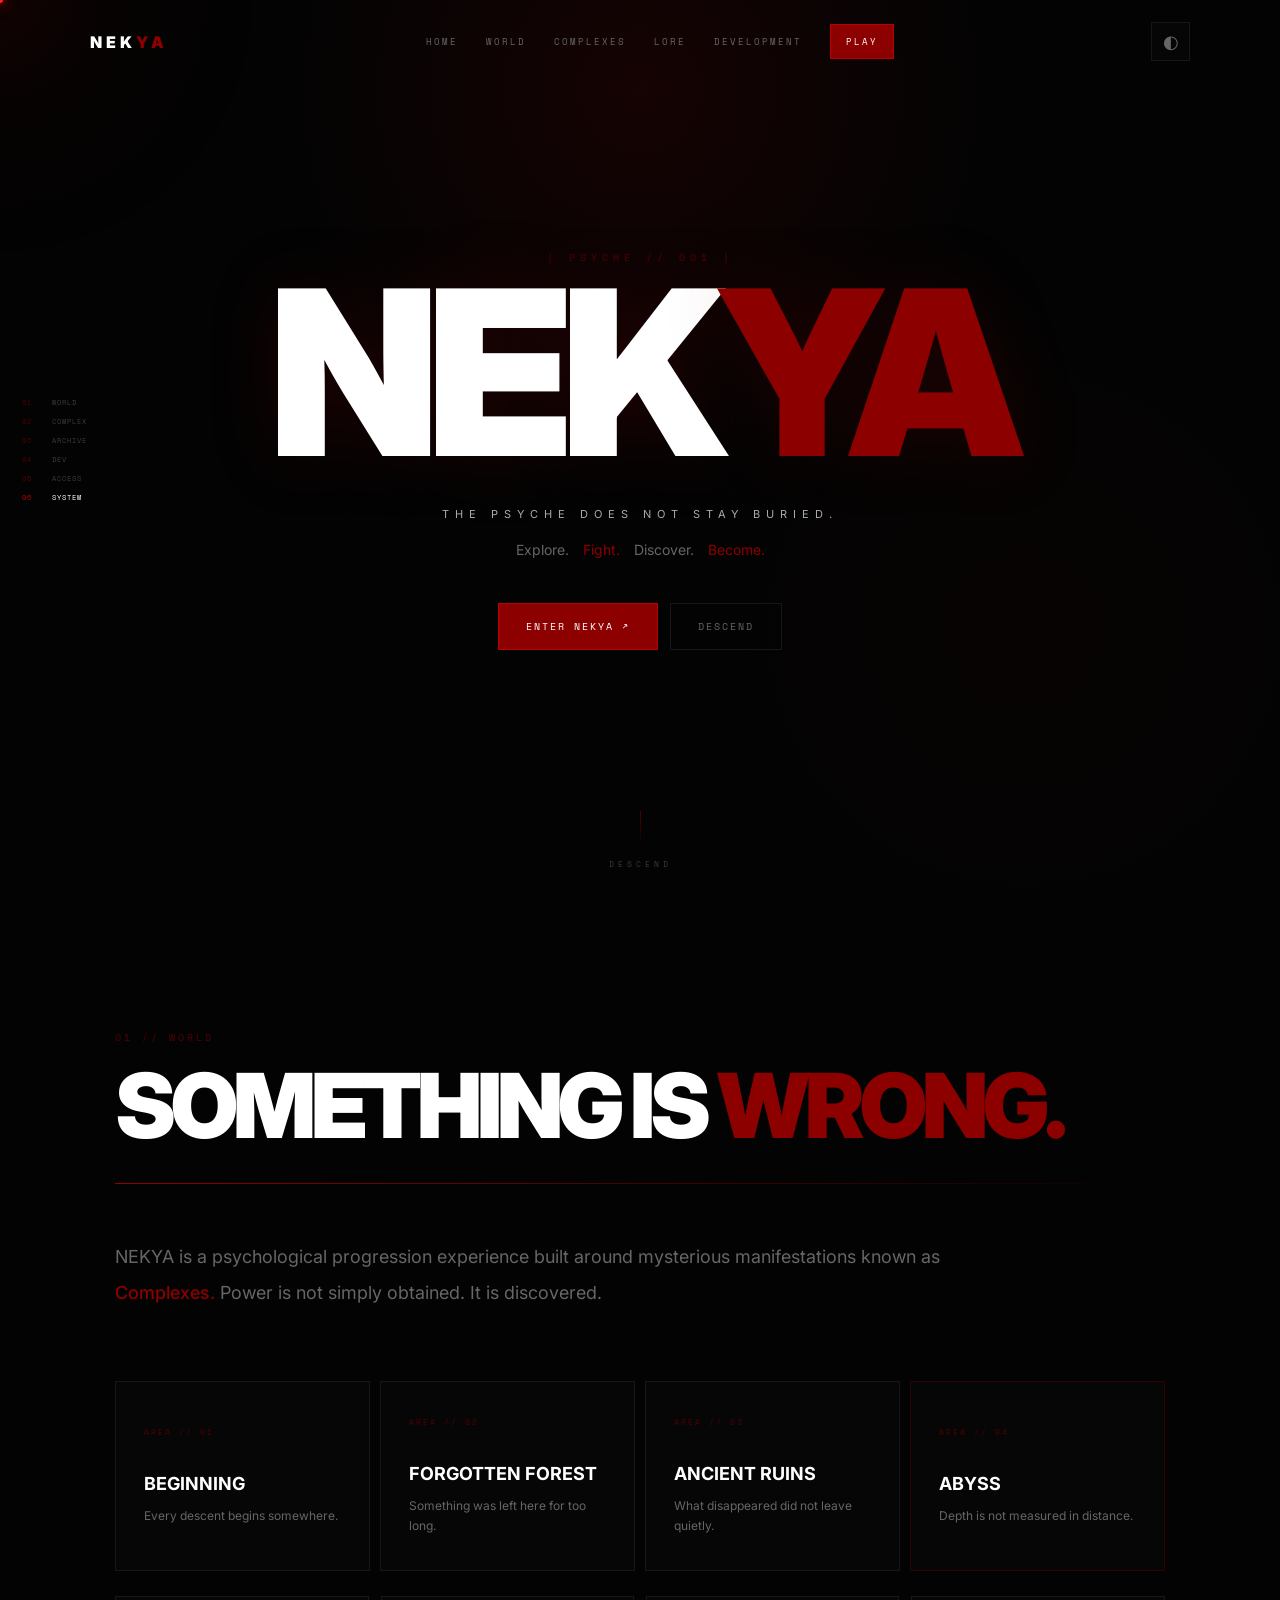
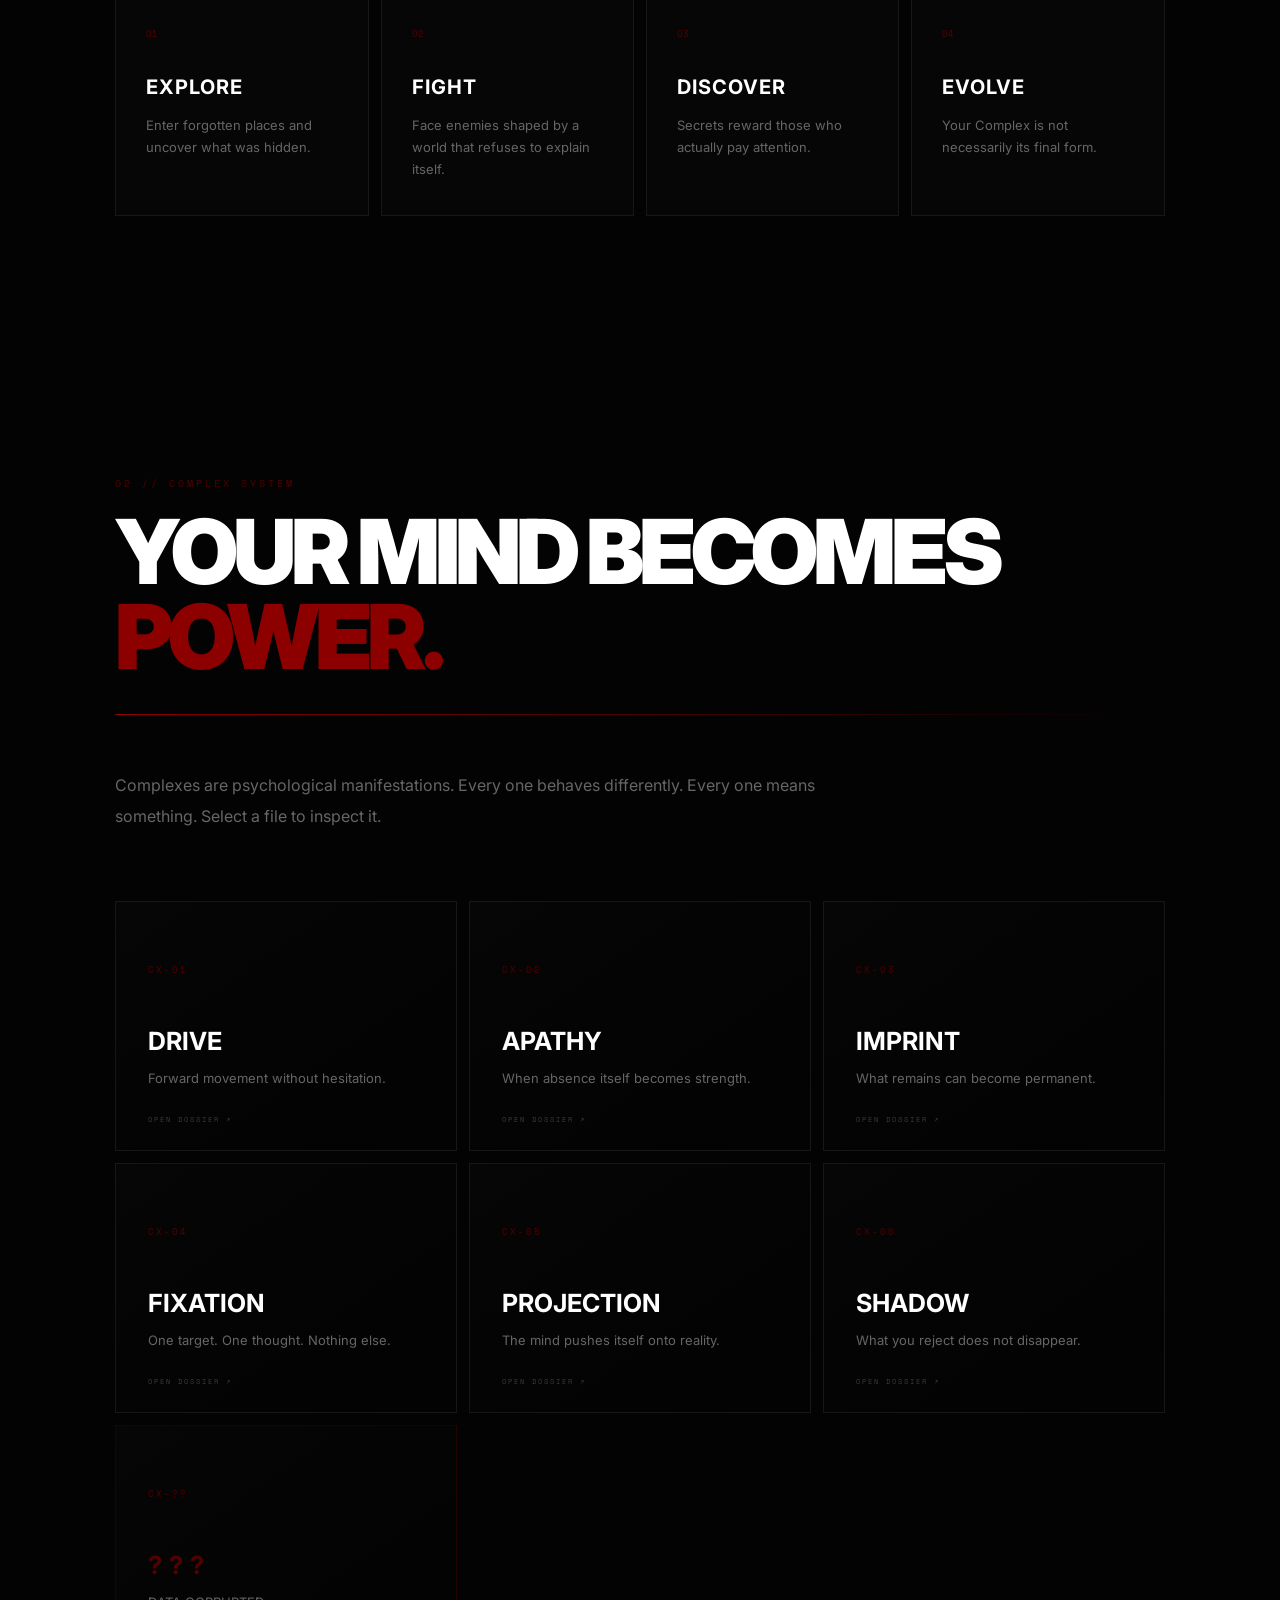
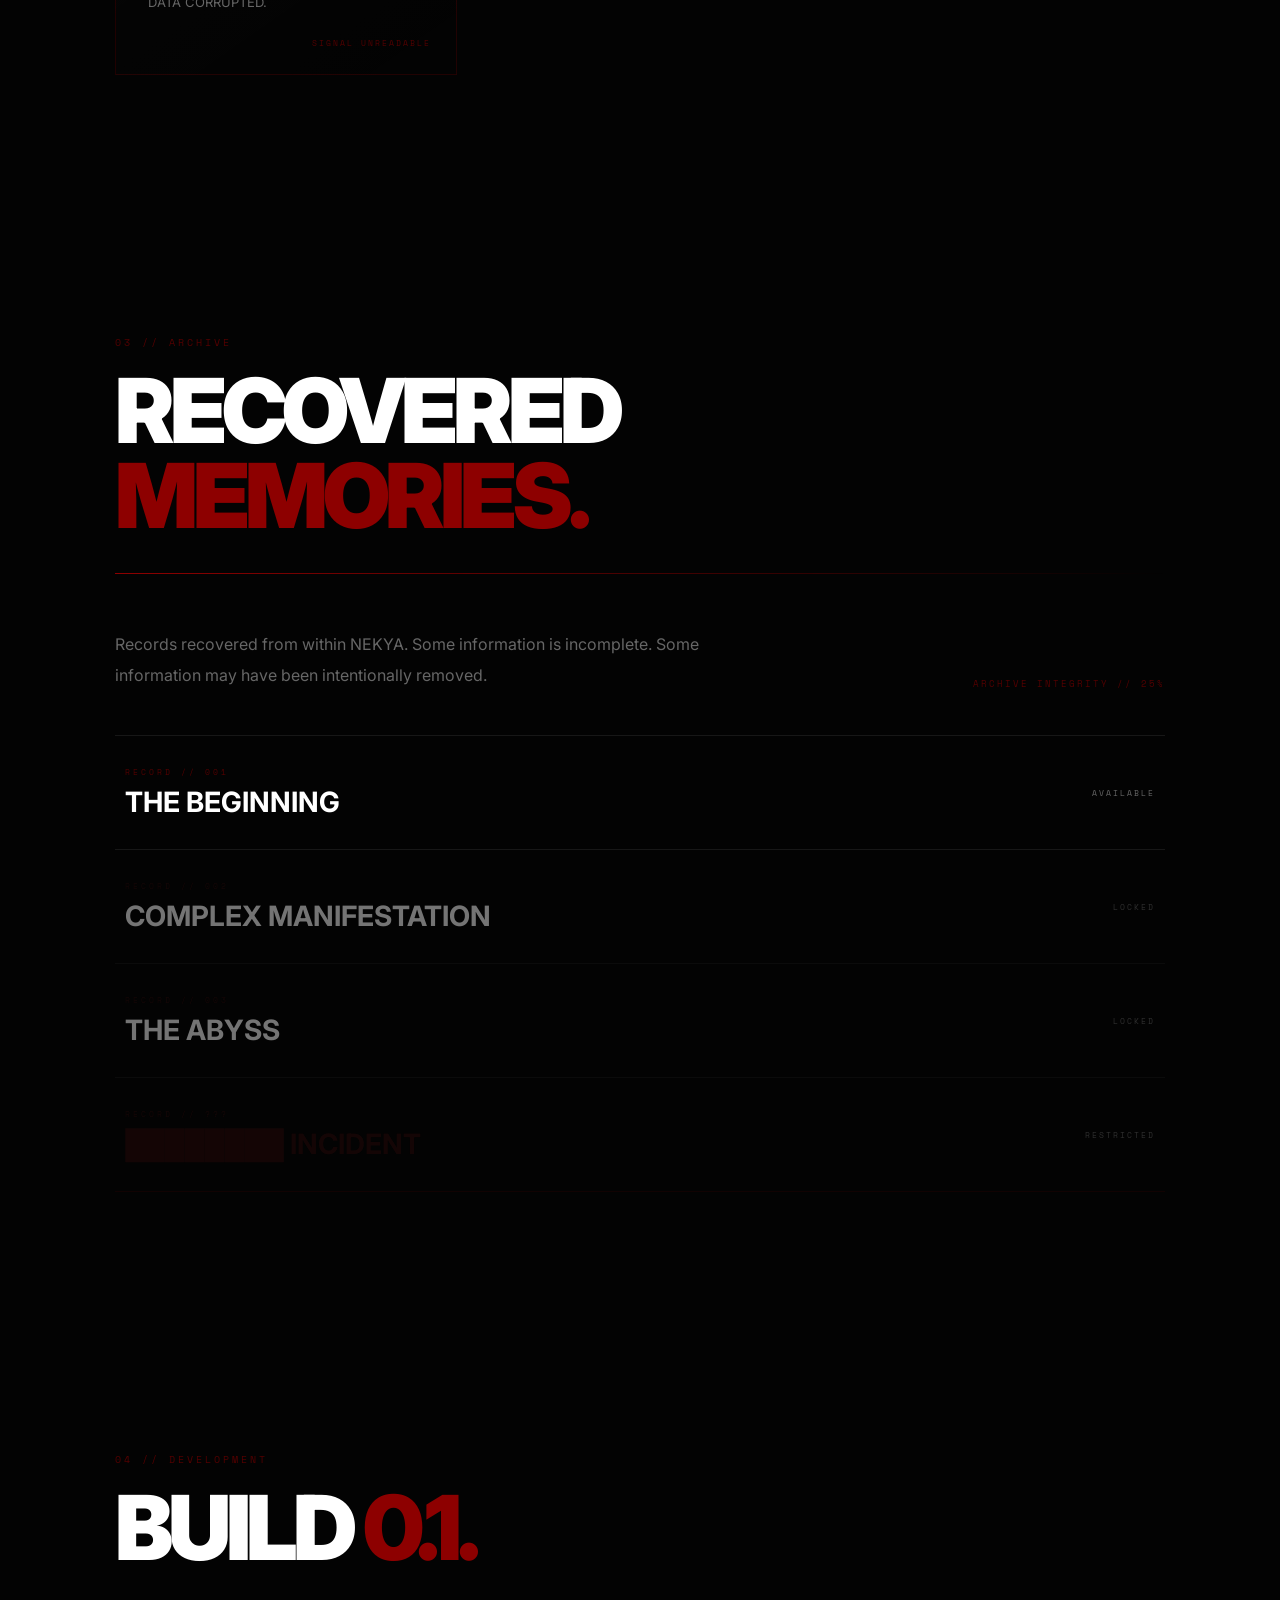
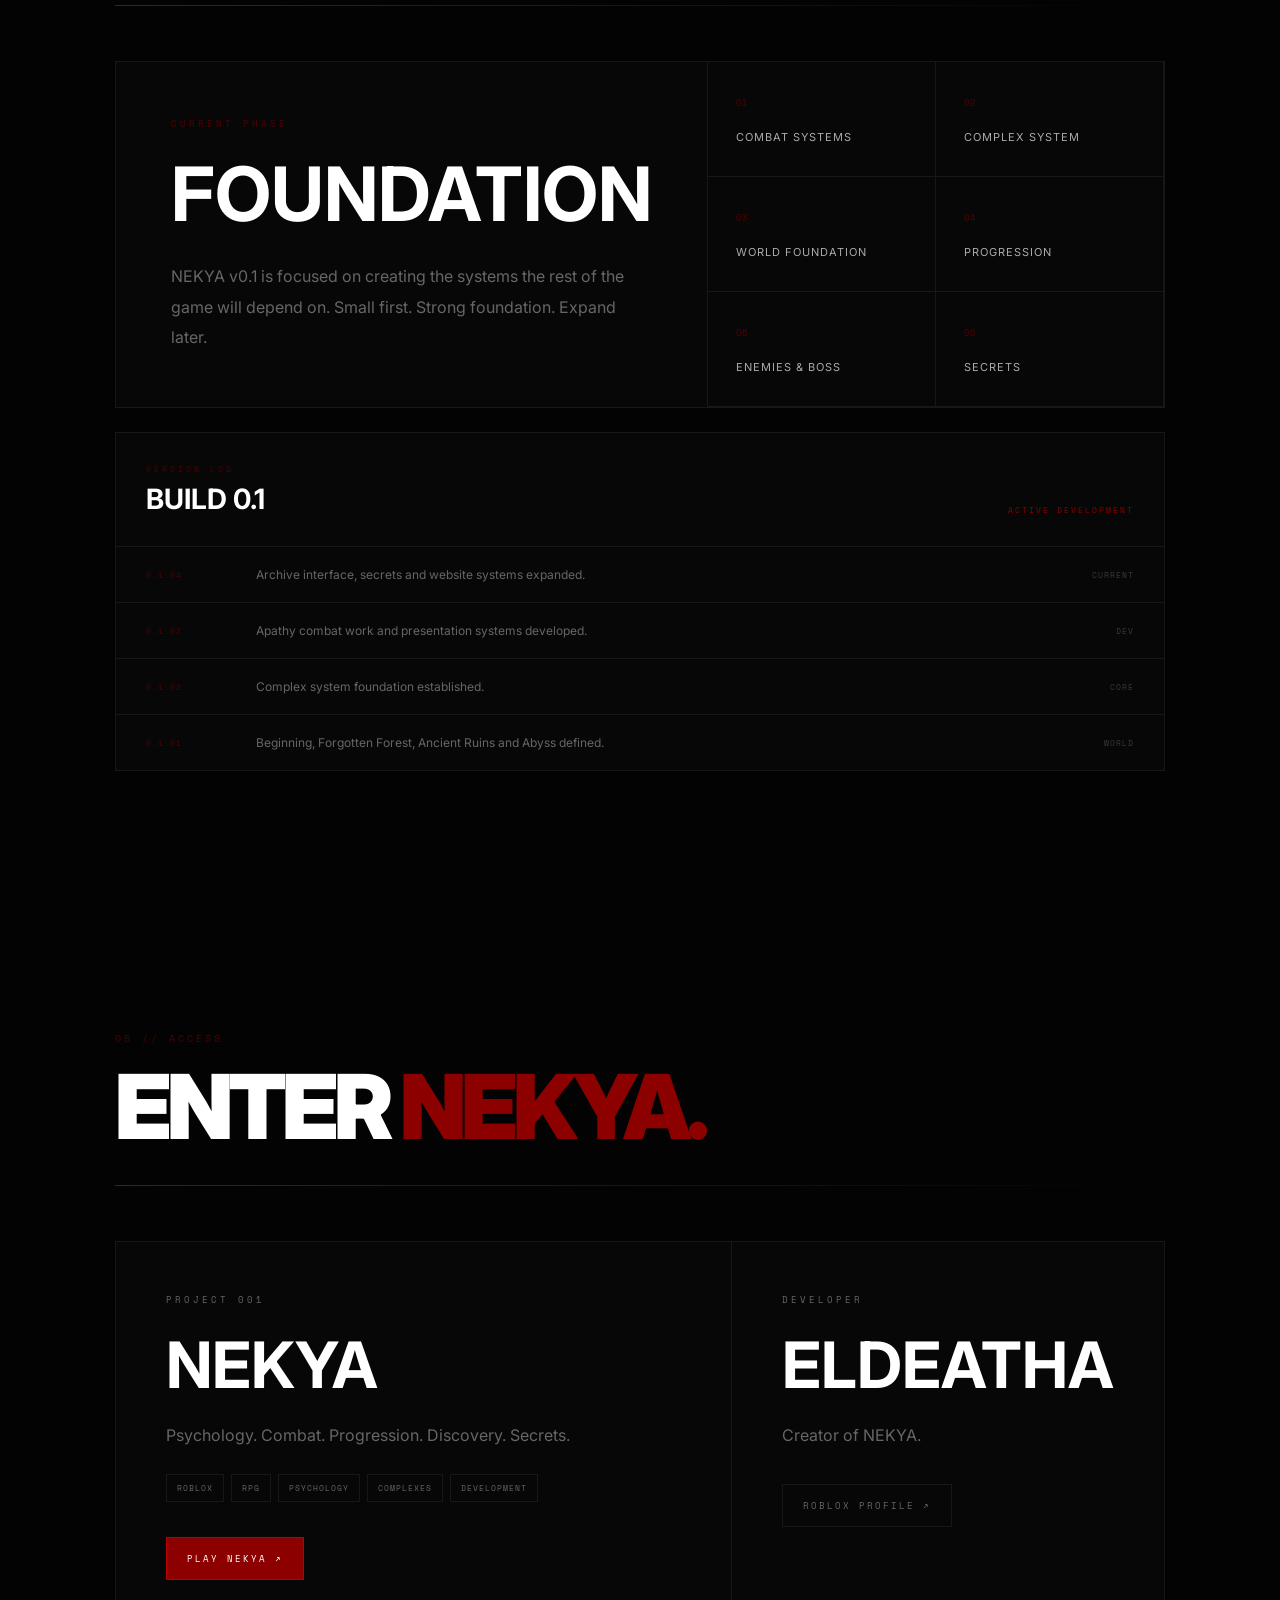
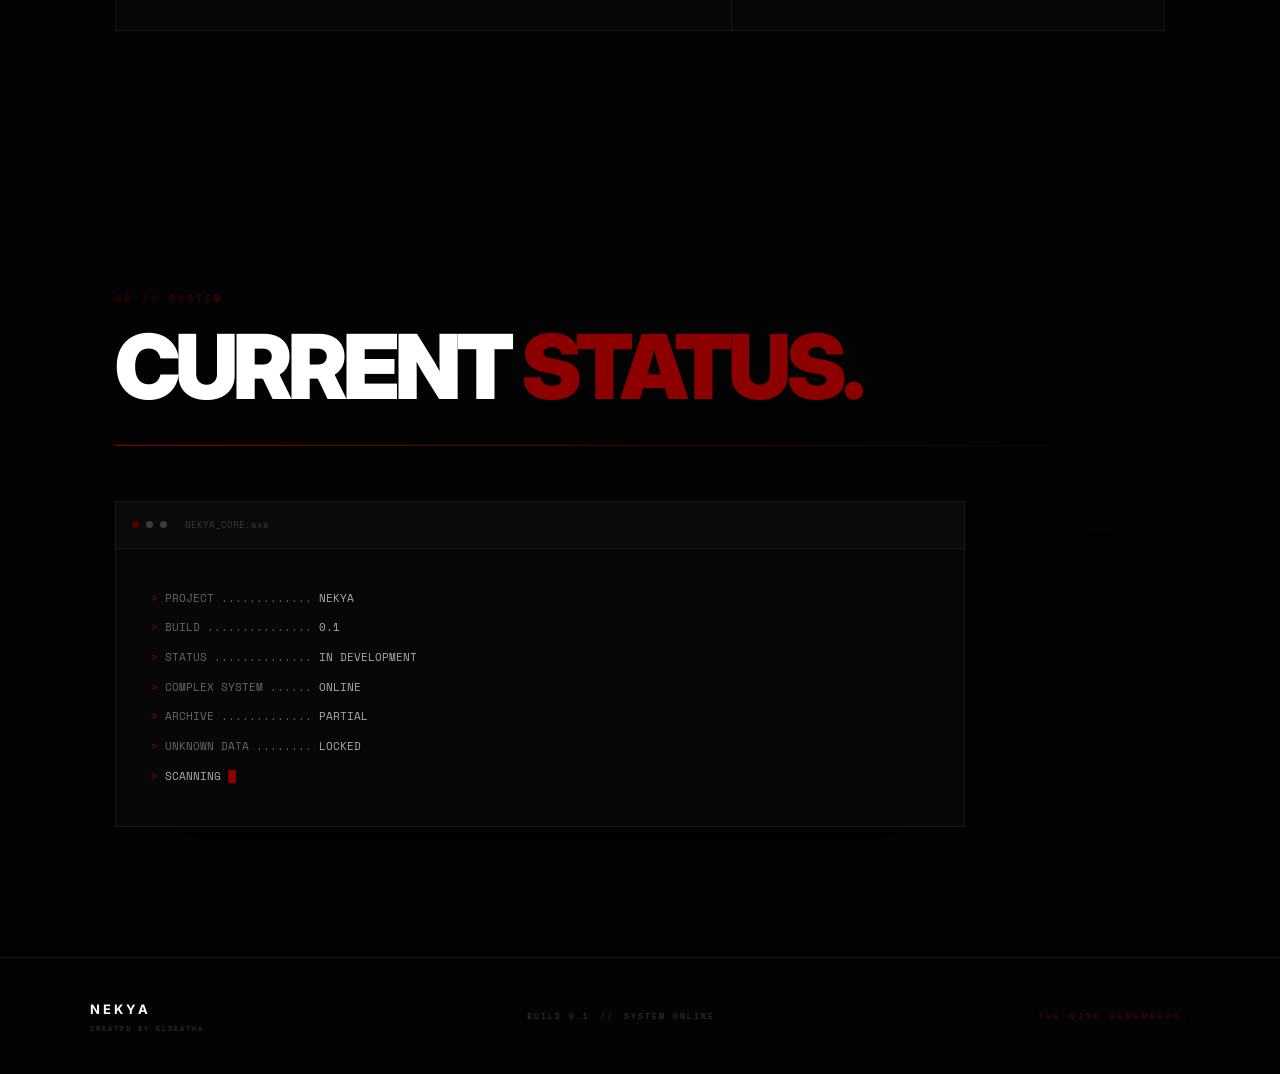
==== commit 9d2b78a1: "Add files via upload" ====
--- a/index.html
+++ b/index.html
@@ -1,857 +1,325 @@
-<!DOCTYPE html>
-<html lang="en">
-
-<head>
-
-    <meta charset="UTF-8">
-
-    <meta
-        name="viewport"
-        content="width=device-width, initial-scale=1.0"
-    >
-
-    <title>NEKYA</title>
-
-    <meta
-        name="description"
-        content="NEKYA - Explore the psyche. Discover your Complex."
-    >
-
-    <link
-        rel="stylesheet"
-        href="style.css"
-    >
-
-</head>
-
-
-<body>
-
-
-    <!-- =====================================
-         CUSTOM CURSOR
-    ====================================== -->
-
-    <div id="cursor-dot"></div>
-
-    <div id="cursor-ring"></div>
-
-    <div id="mouse-glow"></div>
-
-
-
-    <!-- =====================================
-         BOOT SCREEN
-    ====================================== -->
-
-    <div id="boot-screen">
-
-        <div class="boot-container">
-
-            <p class="boot-small">
-                PSYCHE INTERFACE
-            </p>
-
-            <h1>
-                NEKYA
-            </h1>
-
-            <div class="boot-line"></div>
-
-
-            <div class="boot-data">
-
-                <p>
-                    <span>CONNECTION</span>
-                    <b>ESTABLISHED</b>
-                </p>
-
-                <p>
-                    <span>PSYCHE</span>
-                    <b>UNSTABLE</b>
-                </p>
-
-                <p>
-                    <span>COMPLEX SYSTEM</span>
-                    <b>ONLINE</b>
-                </p>
-
-                <p>
-                    <span>UNKNOWN SIGNAL</span>
-                    <b>DETECTED</b>
-                </p>
-
-            </div>
-
-
-            <p class="boot-loading">
-                ENTERING NEKYA<span id="boot-dots">...</span>
-            </p>
-
-        </div>
-
-    </div>
-
-
-
-    <!-- =====================================
-         BACKGROUND
-    ====================================== -->
-
-    <div class="background"></div>
-
-    <div class="grid-background"></div>
-
-    <div class="noise"></div>
-
-
-
-    <!-- =====================================
-         NAVBAR
-    ====================================== -->
-
-    <nav>
-
-        <a
-            href="#home"
-            class="logo"
-        >
-            NEK<span>YA</span>
-        </a>
-
-
-        <div class="nav-links">
-
-            <a href="#home">
-                Home
-            </a>
-
-            <a href="#world">
-                World
-            </a>
-
-            <a href="#complexes">
-                Complexes
-            </a>
-
-            <a href="#access">
-                Access
-            </a>
-
-            <a href="#status">
-                Status
-            </a>
-
-        </div>
-
-    </nav>
-
-
-
-    <!-- =====================================
-         HERO
-    ====================================== -->
-
-    <section
-        id="home"
-        class="hero"
-    >
-
-        <div class="hero-content">
-
-            <p class="hero-code">
-                [ PSYCHE // 001 ]
-            </p>
-
-
-            <h1>
-                NEK<span>YA</span>
-            </h1>
-
-
-            <p class="hero-line">
-                THE PSYCHE DOES NOT STAY BURIED.
-            </p>
-
-
-            <p class="hero-description">
-
-                Explore.
-
-                <span>Fight.</span>
-
-                Discover.
-
-                <span>Become.</span>
-
-            </p>
-
-
-            <div class="hero-buttons">
-
-                <a
-                    href="https://www.roblox.com/games/97595999708831/Nekya"
-                    target="_blank"
-                    rel="noopener noreferrer"
-                    class="primary-button"
-                >
-                    ENTER NEKYA ↗
-                </a>
-
-
-                <a
-                    href="#world"
-                    class="secondary-button"
-                >
-                    DESCEND
-                </a>
-
-            </div>
-
-        </div>
-
-
-        <div class="scroll-indicator">
-
-            <span></span>
-
-            DESCEND
-
-        </div>
-
-    </section>
-
-
-
-    <!-- =====================================
-         WORLD
-    ====================================== -->
-
-    <section
-        id="world"
-        class="section reveal"
-    >
-
-        <p class="section-number">
-            01 // WORLD
-        </p>
-
-
-        <h2>
-            SOMETHING IS
-            <span>WRONG.</span>
-        </h2>
-
-
-        <div class="section-line"></div>
-
-
-        <p class="large-description">
-
-            NEKYA is a psychological progression experience
-            built around mysterious manifestations known as
-            <strong>Complexes.</strong>
-
-            Power is not simply obtained.
-
-            It is discovered.
-
-        </p>
-
-
-
-        <div class="loop-grid">
-
-
-            <div class="loop-card">
-
-                <p>01</p>
-
-                <h3>EXPLORE</h3>
-
-                <span>
-                    Enter forgotten places and uncover what was hidden.
-                </span>
-
-            </div>
-
-
-            <div class="loop-card">
-
-                <p>02</p>
-
-                <h3>FIGHT</h3>
-
-                <span>
-                    Face enemies shaped by a world that refuses to explain itself.
-                </span>
-
-            </div>
-
-
-            <div class="loop-card">
-
-                <p>03</p>
-
-                <h3>DISCOVER</h3>
-
-                <span>
-                    Secrets reward those who actually pay attention.
-                </span>
-
-            </div>
-
-
-            <div class="loop-card">
-
-                <p>04</p>
-
-                <h3>EVOLVE</h3>
-
-                <span>
-                    Your Complex is not necessarily its final form.
-                </span>
-
-            </div>
-
-
-        </div>
-
-    </section>
-
-
-
-    <!-- =====================================
-         COMPLEXES
-    ====================================== -->
-
-    <section
-        id="complexes"
-        class="section reveal"
-    >
-
-        <p class="section-number">
-            02 // COMPLEX SYSTEM
-        </p>
-
-
-        <h2>
-            YOUR MIND BECOMES
-            <span>POWER.</span>
-        </h2>
-
-
-        <div class="section-line"></div>
-
-
-        <p class="section-description">
-
-            Complexes are psychological manifestations.
-
-            Every one behaves differently.
-
-            Every one means something.
-
-        </p>
-
-
-
-        <div class="complex-grid">
-
-
-            <div class="complex-card">
-
-                <p class="complex-id">
-                    CX-01
-                </p>
-
-                <h3>
-                    DRIVE
-                </h3>
-
-                <p>
-                    Forward movement without hesitation.
-                </p>
-
-            </div>
-
-
-
-            <div class="complex-card">
-
-                <p class="complex-id">
-                    CX-02
-                </p>
-
-                <h3>
-                    APATHY
-                </h3>
-
-                <p>
-                    When absence itself becomes strength.
-                </p>
-
-            </div>
-
-
-
-            <div class="complex-card">
-
-                <p class="complex-id">
-                    CX-03
-                </p>
-
-                <h3>
-                    IMPRINT
-                </h3>
-
-                <p>
-                    What remains can become permanent.
-                </p>
-
-            </div>
-
-
-
-            <div class="complex-card">
-
-                <p class="complex-id">
-                    CX-04
-                </p>
-
-                <h3>
-                    FIXATION
-                </h3>
-
-                <p>
-                    One target. One thought. Nothing else.
-                </p>
-
-            </div>
-
-
-
-            <div class="complex-card">
-
-                <p class="complex-id">
-                    CX-05
-                </p>
-
-                <h3>
-                    PROJECTION
-                </h3>
-
-                <p>
-                    The mind pushes itself onto reality.
-                </p>
-
-            </div>
-
-
-
-            <div class="complex-card">
-
-                <p class="complex-id">
-                    CX-06
-                </p>
-
-                <h3>
-                    SHADOW
-                </h3>
-
-                <p>
-                    What you reject does not disappear.
-                </p>
-
-            </div>
-
-
-
-            <!-- SECRET -->
-
-            <div
-                class="complex-card secret-card"
-                id="secret-card"
-            >
-
-                <p class="complex-id">
-                    CX-??
-                </p>
-
-
-                <h3 id="secret-title">
-                    ???
-                </h3>
-
-
-                <p id="secret-description">
-                    DATA CORRUPTED.
-                </p>
-
-
-                <span
-                    class="secret-signal"
-                    id="secret-signal"
-                >
-                    SIGNAL UNREADABLE
-                </span>
-
-            </div>
-
-
-        </div>
-
-    </section>
-
-
-
-    <!-- =====================================
-         ACCESS
-    ====================================== -->
-
-    <section
-        id="access"
-        class="section reveal"
-    >
-
-        <p class="section-number">
-            03 // ACCESS
-        </p>
-
-
-        <h2>
-            ENTER
-            <span>NEKYA.</span>
-        </h2>
-
-
-        <div class="section-line"></div>
-
-
-
-        <div class="access-panel">
-
-
-            <div class="access-main">
-
-                <p class="access-label">
-                    PROJECT 001
-                </p>
-
-                <h3>
-                    NEKYA
-                </h3>
-
-
-                <p>
-
-                    Psychology.
-
-                    Combat.
-
-                    Progression.
-
-                    Discovery.
-
-                    Secrets.
-
-                </p>
-
-
-                <div class="tags">
-
-                    <span>
-                        ROBLOX
-                    </span>
-
-                    <span>
-                        RPG
-                    </span>
-
-                    <span>
-                        PSYCHOLOGY
-                    </span>
-
-                    <span>
-                        COMPLEXES
-                    </span>
-
-                    <span>
-                        DEVELOPMENT
-                    </span>
-
-                </div>
-
-
-                <a
-                    href="https://www.roblox.com/games/97595999708831/Nekya"
-                    target="_blank"
-                    rel="noopener noreferrer"
-                    class="play-button"
-                >
-                    PLAY NEKYA ↗
-                </a>
-
-            </div>
-
-
-
-            <div class="developer-panel">
-
-                <p class="access-label">
-                    DEVELOPER
-                </p>
-
-                <h3>
-                    ELDEATHA
-                </h3>
-
-
-                <p>
-                    Creator of NEKYA.
-                </p>
-
-
-                <a
-                    href="https://www.roblox.com/users/1854066173/profile"
-                    target="_blank"
-                    rel="noopener noreferrer"
-                    class="developer-button"
-                >
-                    ROBLOX PROFILE ↗
-                </a>
-
-            </div>
-
-
-        </div>
-
-    </section>
-
-
-
-    <!-- =====================================
-         STATUS TERMINAL
-    ====================================== -->
-
-    <section
-        id="status"
-        class="section reveal"
-    >
-
-        <p class="section-number">
-            04 // SYSTEM
-        </p>
-
-
-        <h2>
-            CURRENT
-            <span>STATUS.</span>
-        </h2>
-
-
-        <div class="section-line"></div>
-
-
-
-        <div class="terminal">
-
-
-            <div class="terminal-header">
-
-                <div class="terminal-lights">
-
-                    <span></span>
-
-                    <span></span>
-
-                    <span></span>
-
-                </div>
-
-
-                <p>
-                    NEKYA_CORE.exe
-                </p>
-
-            </div>
-
-
-
-            <div class="terminal-body">
-
-
-                <p>
-
-                    <b>></b>
-
-                    PROJECT .............
-
-                    <span>NEKYA</span>
-
-                </p>
-
-
-                <p>
-
-                    <b>></b>
-
-                    STATUS ..............
-
-                    <span>IN DEVELOPMENT</span>
-
-                </p>
-
-
-                <p>
-
-                    <b>></b>
-
-                    COMPLEX SYSTEM ......
-
-                    <span>ONLINE</span>
-
-                </p>
-
-
-                <p>
-
-                    <b>></b>
-
-                    UNKNOWN DATA ........
-
-                    <span id="unknown-status">
-                        LOCKED
-                    </span>
-
-                </p>
-
-
-                <p>
-
-                    <b>></b>
-
-                    WORLD STATE .........
-
-                    <span>UNSTABLE</span>
-
-                </p>
-
-
-                <p class="terminal-animation">
-
-                    <b>></b>
-
-                    <span id="terminal-text"></span>
-
-                    <i>█</i>
-
-                </p>
-
-
-            </div>
-
-        </div>
-
-    </section>
-
-
-
-    <!-- =====================================
-         FOOTER
-    ====================================== -->
-
-    <footer>
-
-        <div>
-
-            <strong>
-                NEKYA
-            </strong>
-
-            <p>
-                CREATED BY ELDEATHA
-            </p>
-
-        </div>
-
-
-        <p class="footer-text">
-            THE MIND REMEMBERS.
-        </p>
-
-    </footer>
-
-
-
-    <!-- =====================================
-         SECRET OVERLAY
-    ====================================== -->
-
-    <div
-        id="secret-overlay"
-        class="secret-overlay"
-    >
-
-        <div class="secret-window">
-
-
-            <button
-                id="close-secret"
-                class="secret-close"
-            >
-                ×
-            </button>
-
-
-            <p class="secret-file">
-                FILE // ???
-            </p>
-
-
-            <h2>
-                OBSERVATION
-                <span>DETECTED.</span>
-            </h2>
-
-
-            <div class="secret-divider"></div>
-
-
-            <p class="secret-message">
-
-                You kept looking.
-
-                <br><br>
-
-                Most would have stopped.
-
-                <br><br>
-
-                Something beneath the Complex system
-                has noticed you.
-
-            </p>
-
-
-            <p class="secret-clue">
-                U M B R A
-            </p>
-
-
-            <p class="secret-warning">
-                THIS IS NOT A NAME.
-            </p>
-
-
-        </div>
-
-    </div>
-
-
-
-    <script src="script.js"></script>
-
-</body>
-
-</html>+<!DOCTYPE html>
+<html lang="en">
+<head>
+    <meta charset="UTF-8">
+    <meta name="viewport" content="width=device-width, initial-scale=1.0">
+    <title>NEKYA</title>
+    <meta name="description" content="NEKYA - Explore the psyche. Discover your Complex.">
+    <link rel="stylesheet" href="style.css">
+</head>
+<body>
+
+    <div id="cursor-dot"></div>
+    <div id="cursor-ring"></div>
+    <div id="mouse-glow"></div>
+    <div id="screen-glitch" class="screen-glitch"></div>
+
+    <div id="boot-screen">
+        <div class="boot-container">
+            <p class="boot-small">PSYCHE INTERFACE</p>
+            <h1>NEKYA</h1>
+            <div class="boot-line"></div>
+            <div class="boot-data">
+                <p><span>CONNECTION</span><b>ESTABLISHED</b></p>
+                <p><span>PSYCHE</span><b>UNSTABLE</b></p>
+                <p><span>COMPLEX SYSTEM</span><b>ONLINE</b></p>
+                <p><span>ARCHIVE</span><b>PARTIAL</b></p>
+                <p><span>UNKNOWN SIGNAL</span><b>DETECTED</b></p>
+            </div>
+            <p class="boot-loading">ENTERING NEKYA<span id="boot-dots">...</span></p>
+        </div>
+    </div>
+
+    <div class="background"></div>
+    <div class="grid-background" id="grid-background"></div>
+    <div class="noise"></div>
+    <div id="ambient-particles" class="ambient-particles"></div>
+
+    <nav id="navbar">
+        <a href="#home" class="logo">NEK<span>YA</span></a>
+
+        <div class="nav-links" id="nav-links">
+            <a href="#home">Home</a>
+            <a href="#world">World</a>
+            <a href="#complexes">Complexes</a>
+            <a href="#lore">Lore</a>
+            <a href="#development">Development</a>
+            <a href="https://www.roblox.com/games/97595999708831/Nekya" target="_blank" rel="noopener noreferrer" class="nav-play">Play</a>
+        </div>
+
+        <div class="nav-controls">
+            <button id="theme-toggle" class="icon-button theme-toggle" aria-label="Toggle theme" title="Toggle Fracture Mode"><span id="theme-icon">◐</span></button>
+            <button id="mobile-toggle" class="icon-button mobile-toggle" aria-label="Open navigation"><span></span><span></span><span></span></button>
+        </div>
+    </nav>
+
+    <aside class="section-tracker" id="section-tracker" aria-label="Section navigation">
+        <a href="#world" data-track="world"><span>01</span><b>WORLD</b></a>
+        <a href="#complexes" data-track="complexes"><span>02</span><b>COMPLEX</b></a>
+        <a href="#lore" data-track="lore"><span>03</span><b>ARCHIVE</b></a>
+        <a href="#development" data-track="development"><span>04</span><b>DEV</b></a>
+        <a href="#access" data-track="access"><span>05</span><b>ACCESS</b></a>
+        <a href="#status" data-track="status"><span>06</span><b>SYSTEM</b></a>
+    </aside>
+
+    <section id="home" class="hero" data-section="home">
+        <div class="hero-content">
+            <p class="hero-code">[ PSYCHE // 001 ]</p>
+            <h1>NEK<span>YA</span></h1>
+            <p class="hero-line">THE PSYCHE DOES NOT STAY BURIED.</p>
+            <p class="hero-description">Explore. <span>Fight.</span> Discover. <span>Become.</span></p>
+            <div class="hero-buttons">
+                <a href="https://www.roblox.com/games/97595999708831/Nekya" target="_blank" rel="noopener noreferrer" class="primary-button">ENTER NEKYA ↗</a>
+                <a href="#world" class="secondary-button">DESCEND</a>
+            </div>
+        </div>
+        <div class="scroll-indicator"><span></span>DESCEND</div>
+    </section>
+
+    <section id="world" class="section reveal" data-section="world">
+        <p class="section-number">01 // WORLD</p>
+        <h2>SOMETHING IS <span>WRONG.</span></h2>
+        <div class="section-line"></div>
+        <p class="large-description">NEKYA is a psychological progression experience built around mysterious manifestations known as <strong>Complexes.</strong> Power is not simply obtained. It is discovered.</p>
+
+        <div class="world-grid">
+            <button class="world-card" data-world="beginning">
+                <p>AREA // 01</p><h3>BEGINNING</h3><span>Every descent begins somewhere.</span>
+            </button>
+            <button class="world-card" data-world="forest">
+                <p>AREA // 02</p><h3>FORGOTTEN FOREST</h3><span>Something was left here for too long.</span>
+            </button>
+            <button class="world-card" data-world="ruins">
+                <p>AREA // 03</p><h3>ANCIENT RUINS</h3><span>What disappeared did not leave quietly.</span>
+            </button>
+            <button class="world-card abyss-card" data-world="abyss">
+                <p>AREA // 04</p><h3>ABYSS</h3><span>Depth is not measured in distance.</span>
+            </button>
+        </div>
+
+        <div class="loop-grid">
+            <div class="loop-card"><p>01</p><h3>EXPLORE</h3><span>Enter forgotten places and uncover what was hidden.</span></div>
+            <div class="loop-card"><p>02</p><h3>FIGHT</h3><span>Face enemies shaped by a world that refuses to explain itself.</span></div>
+            <div class="loop-card"><p>03</p><h3>DISCOVER</h3><span>Secrets reward those who actually pay attention.</span></div>
+            <div class="loop-card"><p>04</p><h3>EVOLVE</h3><span>Your Complex is not necessarily its final form.</span></div>
+        </div>
+    </section>
+
+    <section id="complexes" class="section reveal" data-section="complexes">
+        <p class="section-number">02 // COMPLEX SYSTEM</p>
+        <h2>YOUR MIND BECOMES <span>POWER.</span></h2>
+        <div class="section-line"></div>
+        <p class="section-description">Complexes are psychological manifestations. Every one behaves differently. Every one means something. Select a file to inspect it.</p>
+
+        <div class="complex-grid">
+            <button class="complex-card complex-drive" data-complex="drive">
+                <span class="complex-signature"></span><p class="complex-id">CX-01</p><h3>DRIVE</h3><p>Forward movement without hesitation.</p><small>OPEN DOSSIER ↗</small>
+            </button>
+            <button class="complex-card complex-apathy" data-complex="apathy">
+                <span class="complex-signature"></span><p class="complex-id">CX-02</p><h3>APATHY</h3><p>When absence itself becomes strength.</p><small>OPEN DOSSIER ↗</small>
+            </button>
+            <button class="complex-card complex-imprint" data-complex="imprint">
+                <span class="complex-signature"></span><p class="complex-id">CX-03</p><h3>IMPRINT</h3><p>What remains can become permanent.</p><small>OPEN DOSSIER ↗</small>
+            </button>
+            <button class="complex-card complex-fixation" data-complex="fixation">
+                <span class="complex-signature"></span><p class="complex-id">CX-04</p><h3>FIXATION</h3><p>One target. One thought. Nothing else.</p><small>OPEN DOSSIER ↗</small>
+            </button>
+            <button class="complex-card complex-projection" data-complex="projection">
+                <span class="complex-signature"></span><p class="complex-id">CX-05</p><h3>PROJECTION</h3><p>The mind pushes itself onto reality.</p><small>OPEN DOSSIER ↗</small>
+            </button>
+            <button class="complex-card complex-shadow" data-complex="shadow">
+                <span class="complex-signature"></span><p class="complex-id">CX-06</p><h3>SHADOW</h3><p>What you reject does not disappear.</p><small>OPEN DOSSIER ↗</small>
+            </button>
+
+            <button class="complex-card secret-card" id="secret-card" data-complex="unknown">
+                <span class="complex-signature"></span><p class="complex-id">CX-??</p><h3 id="secret-title">???</h3><p id="secret-description">DATA CORRUPTED.</p><span class="secret-signal" id="secret-signal">SIGNAL UNREADABLE</span>
+            </button>
+        </div>
+    </section>
+
+    <section id="lore" class="section reveal" data-section="lore">
+        <p class="section-number">03 // ARCHIVE</p>
+        <h2>RECOVERED <span>MEMORIES.</span></h2>
+        <div class="section-line"></div>
+
+        <div class="archive-intro">
+            <p>Records recovered from within NEKYA. Some information is incomplete. Some information may have been intentionally removed.</p>
+            <span id="archive-integrity">ARCHIVE INTEGRITY // 24%</span>
+        </div>
+
+        <div class="archive-list">
+            <article class="archive-record" data-record-id="001">
+                <button class="record-header">
+                    <div><p>RECORD // 001</p><h3>THE BEGINNING</h3></div><span class="record-status">AVAILABLE</span>
+                </button>
+                <div class="record-content"><div><p>There is no confirmed point at which the first Complex appeared. Some records suggest Complexes were discovered. Others suggest they were always present, waiting for someone capable of recognizing them.</p></div></div>
+            </article>
+
+            <article class="archive-record locked-record" data-record-id="002" data-requires="complex_viewed">
+                <button class="record-header">
+                    <div><p>RECORD // 002</p><h3>COMPLEX MANIFESTATION</h3></div><span class="record-status">LOCKED</span>
+                </button>
+                <div class="record-content"><div><p>A Complex is not simply an ability. It is an expression. Something psychological given form, behavior and consequence. The same power does not necessarily create the same person.</p></div></div>
+            </article>
+
+            <article class="archive-record locked-record decrypt-record" data-record-id="003" data-requires="world_observed">
+                <button class="record-header">
+                    <div><p>RECORD // 003</p><h3>THE ABYSS</h3></div><span class="record-status">LOCKED</span>
+                </button>
+                <div class="record-content"><div><p>The Abyss appears to exist beneath the known world. That description may be inaccurate. Witnesses repeatedly describe the sensation of descending even when no physical movement occurs. Further records are corrupted.</p></div></div>
+            </article>
+
+            <article class="archive-record restricted-record locked-record decrypt-record" id="restricted-record" data-record-id="unknown" data-requires="secret">
+                <button class="record-header">
+                    <div><p>RECORD // ???</p><h3>████████ INCIDENT</h3></div><span class="record-status" id="restricted-status">RESTRICTED</span>
+                </button>
+                <div class="record-content"><div><p id="restricted-text">ACCESS DENIED. This file has been removed from the archive.</p></div></div>
+            </article>
+        </div>
+    </section>
+
+    <section id="development" class="section reveal" data-section="development">
+        <p class="section-number">04 // DEVELOPMENT</p>
+        <h2>BUILD <span>0.1.</span></h2>
+        <div class="section-line"></div>
+
+        <div class="development-layout">
+            <div class="development-main">
+                <p class="development-label">CURRENT PHASE</p>
+                <h3>FOUNDATION</h3>
+                <p>NEKYA v0.1 is focused on creating the systems the rest of the game will depend on. Small first. Strong foundation. Expand later.</p>
+            </div>
+            <div class="development-systems">
+                <div><span>01</span><p>COMBAT SYSTEMS</p></div>
+                <div><span>02</span><p>COMPLEX SYSTEM</p></div>
+                <div><span>03</span><p>WORLD FOUNDATION</p></div>
+                <div><span>04</span><p>PROGRESSION</p></div>
+                <div><span>05</span><p>ENEMIES & BOSS</p></div>
+                <div><span>06</span><p>SECRETS</p></div>
+            </div>
+        </div>
+
+        <div class="update-log">
+            <div class="update-log-head">
+                <div><p>VERSION LOG</p><h3>BUILD 0.1</h3></div>
+                <span>ACTIVE DEVELOPMENT</span>
+            </div>
+            <div class="update-entry"><span>0.1.04</span><p>Archive interface, secrets and website systems expanded.</p><b>CURRENT</b></div>
+            <div class="update-entry"><span>0.1.03</span><p>Apathy combat work and presentation systems developed.</p><b>DEV</b></div>
+            <div class="update-entry"><span>0.1.02</span><p>Complex system foundation established.</p><b>CORE</b></div>
+            <div class="update-entry"><span>0.1.01</span><p>Beginning, Forgotten Forest, Ancient Ruins and Abyss defined.</p><b>WORLD</b></div>
+        </div>
+    </section>
+
+    <section id="access" class="section reveal" data-section="access">
+        <p class="section-number">05 // ACCESS</p>
+        <h2>ENTER <span>NEKYA.</span></h2>
+        <div class="section-line"></div>
+
+        <div class="access-panel">
+            <div class="access-main">
+                <p class="access-label">PROJECT 001</p>
+                <h3>NEKYA</h3>
+                <p>Psychology. Combat. Progression. Discovery. Secrets.</p>
+                <div class="tags"><span>ROBLOX</span><span>RPG</span><span>PSYCHOLOGY</span><span>COMPLEXES</span><span>DEVELOPMENT</span></div>
+                <a href="https://www.roblox.com/games/97595999708831/Nekya" target="_blank" rel="noopener noreferrer" class="play-button">PLAY NEKYA ↗</a>
+            </div>
+            <div class="developer-panel">
+                <p class="access-label">DEVELOPER</p>
+                <h3>ELDEATHA</h3>
+                <p>Creator of NEKYA.</p>
+                <a href="https://www.roblox.com/users/1854066173/profile" target="_blank" rel="noopener noreferrer" class="developer-button">ROBLOX PROFILE ↗</a>
+            </div>
+        </div>
+    </section>
+
+    <section id="status" class="section reveal" data-section="status">
+        <p class="section-number">06 // SYSTEM</p>
+        <h2>CURRENT <span>STATUS.</span></h2>
+        <div class="section-line"></div>
+
+        <div class="terminal">
+            <div class="terminal-header">
+                <div class="terminal-lights"><span></span><span></span><span></span></div>
+                <p>NEKYA_CORE.exe</p>
+            </div>
+            <div class="terminal-body">
+                <p><b>></b> PROJECT ............. <span>NEKYA</span></p>
+                <p><b>></b> BUILD ............... <span>0.1</span></p>
+                <p><b>></b> STATUS .............. <span>IN DEVELOPMENT</span></p>
+                <p><b>></b> COMPLEX SYSTEM ...... <span>ONLINE</span></p>
+                <p><b>></b> ARCHIVE ............. <span id="archive-status">PARTIAL</span></p>
+                <p><b>></b> UNKNOWN DATA ........ <span id="unknown-status">LOCKED</span></p>
+                <p class="terminal-animation"><b>></b> <span id="terminal-text"></span><i>█</i></p>
+            </div>
+        </div>
+    </section>
+
+    <footer>
+        <div><strong>NEKYA</strong><p>CREATED BY ELDEATHA</p></div>
+        <div class="footer-center"><span>BUILD 0.1</span><span>//</span><span>SYSTEM ONLINE</span></div>
+        <p class="footer-text">THE MIND REMEMBERS.</p>
+    </footer>
+
+    <div id="complex-overlay" class="complex-overlay" aria-hidden="true">
+        <div class="complex-dossier">
+            <button id="close-dossier" class="overlay-close" aria-label="Close dossier">×</button>
+            <div class="dossier-topline">
+                <p id="dossier-id">CX-01 // DOSSIER</p>
+                <span id="dossier-status">ACTIVE FILE</span>
+            </div>
+            <div class="dossier-title-row">
+                <div><p class="dossier-label">COMPLEX</p><h2 id="dossier-name">DRIVE</h2></div>
+                <div class="dossier-rarity"><p>RARITY</p><strong id="dossier-rarity">FAINT</strong></div>
+            </div>
+            <div class="dossier-divider"></div>
+            <div class="dossier-grid">
+                <div class="dossier-block wide"><p>CONCEPT</p><h3 id="dossier-concept">Forward pressure</h3></div>
+                <div class="dossier-block"><p>STATUS</p><span id="dossier-dev-status">IN DEVELOPMENT</span></div>
+                <div class="dossier-block"><p>CLASSIFICATION</p><span id="dossier-classification">PSYCHOLOGICAL MANIFESTATION</span></div>
+                <div class="dossier-block wide"><p>DESCRIPTION</p><span id="dossier-description"></span></div>
+                <div class="dossier-block wide"><p>ABILITY DATA</p><ul id="dossier-abilities"></ul></div>
+                <div class="dossier-block corrupted-block wide"><p>CORRUPTED DATA</p><span id="dossier-corruption">NO CORRUPTION DETECTED.</span></div>
+            </div>
+        </div>
+    </div>
+
+    <div id="secret-overlay" class="secret-overlay">
+        <div class="secret-window">
+            <button id="close-secret" class="secret-close">×</button>
+            <p class="secret-file">FILE // ???</p>
+            <h2>OBSERVATION <span>DETECTED.</span></h2>
+            <div class="secret-divider"></div>
+            <p class="secret-message">You kept looking.<br><br>Most would have stopped.<br><br>Something beneath the Complex system has noticed you.</p>
+            <p class="secret-clue">U M B R A</p>
+            <p class="secret-warning">THIS IS NOT A NAME.</p>
+        </div>
+    </div>
+
+    <div id="command-console" class="command-console" aria-hidden="true">
+        <div class="command-window">
+            <div class="command-header"><span>NEKYA COMMAND INTERFACE</span><button id="close-console">ESC</button></div>
+            <div id="command-output" class="command-output">
+                <p><b>NEKYA://</b> interface ready.</p>
+                <p>Type <strong>help</strong> for available commands.</p>
+            </div>
+            <form id="command-form" class="command-input-row" autocomplete="off">
+                <span>NEKYA://&gt;</span>
+                <input id="command-input" type="text" spellcheck="false" aria-label="Command input">
+            </form>
+        </div>
+    </div>
+
+    <div id="decrypt-overlay" class="decrypt-overlay">
+        <div>
+            <p>ARCHIVE ACCESS</p>
+            <h2 id="decrypt-text">DECRYPTING...</h2>
+            <span id="decrypt-progress">0%</span>
+        </div>
+    </div>
+
+    <div id="system-toast" class="system-toast"><p>SYSTEM</p><span id="toast-text">ARCHIVE UPDATED</span></div>
+
+    <script src="script.js"></script>
+</body>
+</html>
--- a/style.css
+++ b/style.css
@@ -1,1976 +1,284 @@
-@import url('https://fonts.googleapis.com/css2?family=Inter:wght@400;500;600;700;800;900&family=Space+Mono:wght@400;700&display=swap');
-
-
-/* =====================================
-   GLOBAL
-===================================== */
-
-* {
-    margin: 0;
-    padding: 0;
-    box-sizing: border-box;
-}
-
-
-html {
-    scroll-behavior: smooth;
-}
-
-
-body {
-
-    background: #030303;
-
-    color: white;
-
-    font-family: "Inter", sans-serif;
-
-    overflow-x: hidden;
-
-}
-
-
-body.booting {
-    overflow: hidden;
-}
-
-
-::selection {
-
-    background: #990000;
-
-    color: white;
-
-}
-
-
-
-/* =====================================
-   CUSTOM CURSOR
-===================================== */
-
-#cursor-dot {
-
-    position: fixed;
-
-    width: 6px;
-    height: 6px;
-
-    background: #ff2020;
-
-    border-radius: 50%;
-
-    pointer-events: none;
-
-    z-index: 10001;
-
-    left: 0;
-    top: 0;
-
-    transform:
-        translate(-50%, -50%);
-
-    box-shadow:
-        0 0 10px #ff0000,
-        0 0 20px rgba(255, 0, 0, 0.5);
-
-}
-
-
-#cursor-ring {
-
-    position: fixed;
-
-    width: 34px;
-    height: 34px;
-
-    border:
-        1px solid rgba(255, 40, 40, 0.65);
-
-    border-radius: 50%;
-
-    pointer-events: none;
-
-    z-index: 10000;
-
-    left: 0;
-    top: 0;
-
-    transform:
-        translate(-50%, -50%);
-
-    transition:
-        width 0.2s ease,
-        height 0.2s ease,
-        border-color 0.2s ease,
-        background 0.2s ease;
-
-}
-
-
-#cursor-ring.cursor-hover {
-
-    width: 52px;
-    height: 52px;
-
-    border-color:
-        rgba(255, 0, 0, 0.9);
-
-    background:
-        rgba(130, 0, 0, 0.08);
-
-}
-
-
-#cursor-ring.cursor-click {
-
-    width: 25px;
-    height: 25px;
-
-}
-
-
-#mouse-glow {
-
-    position: fixed;
-
-    width: 500px;
-    height: 500px;
-
-    border-radius: 50%;
-
-    pointer-events: none;
-
-    z-index: -1;
-
-    left: 0;
-    top: 0;
-
-    transform:
-        translate(-50%, -50%);
-
-    background:
-        radial-gradient(
-            circle,
-            rgba(120, 0, 0, 0.13),
-            rgba(80, 0, 0, 0.06) 25%,
-            transparent 68%
-        );
-
-}
-
-
-@media (pointer: fine) {
-
-    body,
-    a,
-    button,
-    .secret-card {
-        cursor: none;
-    }
-
-}
-
-
-@media (pointer: coarse) {
-
-    #cursor-dot,
-    #cursor-ring,
-    #mouse-glow {
-        display: none;
-    }
-
-}
-
-
-
-/* =====================================
-   BOOT SCREEN
-===================================== */
-
-#boot-screen {
-
-    position: fixed;
-
-    inset: 0;
-
-    display: flex;
-
-    justify-content: center;
-    align-items: center;
-
-    background: #010101;
-
-    z-index: 9999;
-
-    transition:
-        opacity 0.9s ease,
-        visibility 0.9s ease;
-
-}
-
-
-#boot-screen.boot-hide {
-
-    opacity: 0;
-
-    visibility: hidden;
-
-    pointer-events: none;
-
-}
-
-
-.boot-container {
-
-    width:
-        min(560px, 85%);
-
-}
-
-
-.boot-small {
-
-    font-family:
-        "Space Mono";
-
-    font-size: 9px;
-
-    letter-spacing: 5px;
-
-    color: #550000;
-
-}
-
-
-.boot-container h1 {
-
-    margin-top: 8px;
-
-    font-size:
-        clamp(60px, 10vw, 100px);
-
-    font-weight: 900;
-
-    letter-spacing: -6px;
-
-}
-
-
-.boot-line {
-
-    width: 100%;
-    height: 1px;
-
-    margin: 20px 0 30px;
-
-    background:
-        linear-gradient(
-            90deg,
-            #9d0000,
-            transparent
-        );
-
-}
-
-
-.boot-data {
-
-    display: flex;
-
-    flex-direction: column;
-
-    gap: 14px;
-
-    font-family:
-        "Space Mono";
-
-}
-
-
-.boot-data p {
-
-    display: flex;
-
-    justify-content: space-between;
-
-    font-size: 10px;
-
-    letter-spacing: 1px;
-
-}
-
-
-.boot-data span {
-    color: #3e3e3e;
-}
-
-
-.boot-data b {
-
-    color: #880000;
-
-    font-weight: 400;
-
-}
-
-
-.boot-loading {
-
-    margin-top: 40px;
-
-    font-family:
-        "Space Mono";
-
-    font-size: 9px;
-
-    color: #555;
-
-    letter-spacing: 3px;
-
-}
-
-
-
-/* =====================================
-   BACKGROUND
-===================================== */
-
-.background {
-
-    position: fixed;
-
-    inset: 0;
-
-    z-index: -5;
-
-    background:
-
-        radial-gradient(
-            circle at 50% 10%,
-            rgba(130, 0, 0, 0.15),
-            transparent 35%
-        ),
-
-        radial-gradient(
-            circle at 80% 70%,
-            rgba(60, 0, 0, 0.08),
-            transparent 30%
-        ),
-
-        #030303;
-
-}
-
-
-.grid-background {
-
-    position: fixed;
-
-    inset: 0;
-
-    z-index: -4;
-
-    opacity: 0.12;
-
-    background-image:
-
-        linear-gradient(
-            rgba(255,255,255,0.025) 1px,
-            transparent 1px
-        ),
-
-        linear-gradient(
-            90deg,
-            rgba(255,255,255,0.025) 1px,
-            transparent 1px
-        );
-
-    background-size:
-        55px 55px;
-
-    mask-image:
-        linear-gradient(
-            to bottom,
-            black,
-            transparent 90%
-        );
-
-}
-
-
-.noise {
-
-    position: fixed;
-
-    inset: 0;
-
-    z-index: -3;
-
-    opacity: 0.025;
-
-    background-image:
-        url("https://grainy-gradients.vercel.app/noise.svg");
-
-    pointer-events: none;
-
-}
-
-
-
-/* =====================================
-   NAVBAR
-===================================== */
-
-nav {
-
-    position: fixed;
-
-    top: 0;
-    left: 0;
-
-    width: 100%;
-
-    padding:
-        24px 7%;
-
-    display: flex;
-
-    justify-content: space-between;
-    align-items: center;
-
-    z-index: 100;
-
-    border-bottom:
-        1px solid rgba(255,255,255,0.04);
-
-    backdrop-filter:
-        blur(16px);
-
-    transition: 0.3s;
-
-}
-
-
-.logo {
-
-    color: white;
-
-    text-decoration: none;
-
-    font-weight: 900;
-
-    letter-spacing: 4px;
-
-}
-
-
-.logo span {
-    color: #9b0000;
-}
-
-
-.nav-links {
-
-    display: flex;
-
-    gap: 32px;
-
-}
-
-
-.nav-links a {
-
-    position: relative;
-
-    color: #666;
-
-    text-decoration: none;
-
-    text-transform: uppercase;
-
-    font-family:
-        "Space Mono";
-
-    font-size: 10px;
-
-    letter-spacing: 2px;
-
-    transition: 0.3s;
-
-}
-
-
-.nav-links a:hover {
-    color: white;
-}
-
-
-.nav-links a::after {
-
-    content: "";
-
-    position: absolute;
-
-    left: 0;
-    bottom: -8px;
-
-    width: 0;
-    height: 1px;
-
-    background: #a00000;
-
-    transition: 0.3s;
-
-}
-
-
-.nav-links a:hover::after {
-    width: 100%;
-}
-
-
-
-/* =====================================
-   HERO
-===================================== */
-
-.hero {
-
-    position: relative;
-
-    min-height: 100vh;
-
-    display: flex;
-
-    justify-content: center;
-    align-items: center;
-
-    text-align: center;
-
-    padding: 50px;
-
-}
-
-
-.hero-content {
-
-    animation:
-        hero-enter 1.3s ease;
-
-}
-
-
-@keyframes hero-enter {
-
-    from {
-
-        opacity: 0;
-
-        transform:
-            translateY(25px);
-
-    }
-
-    to {
-
-        opacity: 1;
-
-        transform:
-            translateY(0);
-
-    }
-
-}
-
-
-.hero-code {
-
-    margin-bottom: 18px;
-
-    color: #650000;
-
-    font-family:
-        "Space Mono";
-
-    font-size: 10px;
-
-    letter-spacing: 5px;
-
-}
-
-
-.hero h1 {
-
-    font-size:
-        clamp(90px, 18vw, 240px);
-
-    font-weight: 900;
-
-    letter-spacing:
-        clamp(-12px, -1vw, -5px);
-
-    line-height: 0.78;
-
-    text-shadow:
-
-        0 0 70px
-        rgba(140,0,0,0.18);
-
-}
-
-
-.hero h1 span {
-
-    color: #8d0000;
-
-}
-
-
-.hero-line {
-
-    margin-top: 45px;
-
-    color: #aaa;
-
-    font-size: 11px;
-
-    letter-spacing: 6px;
-
-}
-
-
-.hero-description {
-
-    margin-top: 20px;
-
-    color: #555;
-
-    font-size: 14px;
-
-    word-spacing: 10px;
-
-}
-
-
-.hero-description span {
-    color: #850000;
-}
-
-
-.hero-buttons {
-
-    margin-top: 45px;
-
-    display: flex;
-
-    justify-content: center;
-
-    gap: 12px;
-
-}
-
-
-.primary-button,
-.secondary-button {
-
-    padding: 15px 27px;
-
-    text-decoration: none;
-
-    font-family:
-        "Space Mono";
-
-    font-size: 10px;
-
-    letter-spacing: 2px;
-
-    transition: 0.3s;
-
-}
-
-
-.primary-button {
-
-    background: #880000;
-
-    border:
-        1px solid #a90000;
-
-    color: white;
-
-}
-
-
-.primary-button:hover {
-
-    background: #bd0000;
-
-    transform:
-        translateY(-3px);
-
-    box-shadow:
-        0 0 35px rgba(170,0,0,0.35);
-
-}
-
-
-.secondary-button {
-
-    border:
-        1px solid #202020;
-
-    color: #777;
-
-}
-
-
-.secondary-button:hover {
-
-    color: white;
-
-    border-color: #600000;
-
-    transform:
-        translateY(-3px);
-
-}
-
-
-.scroll-indicator {
-
-    position: absolute;
-
-    bottom: 30px;
-
-    display: flex;
-
-    flex-direction: column;
-
-    gap: 12px;
-
-    align-items: center;
-
-    color: #333;
-
-    font-family:
-        "Space Mono";
-
-    font-size: 8px;
-
-    letter-spacing: 4px;
-
-}
-
-
-.scroll-indicator span {
-
-    width: 1px;
-    height: 35px;
-
-    background:
-        linear-gradient(
-            #700000,
-            transparent
-        );
-
-    animation:
-        scroll-line 2s infinite;
-
-}
-
-
-@keyframes scroll-line {
-
-    0%,
-    100% {
-        opacity: 0.25;
-    }
-
-    50% {
-        opacity: 1;
-    }
-
-}
-
-
-
-/* =====================================
-   GENERAL SECTIONS
-===================================== */
-
-.section {
-
-    width: min(1400px, 100%);
-
-    min-height: 80vh;
-
-    margin: auto;
-
-    padding:
-        130px 9%;
-
-}
-
-
-.section-number {
-
-    margin-bottom: 18px;
-
-    color: #650000;
-
-    font-family:
-        "Space Mono";
-
-    font-size: 10px;
-
-    letter-spacing: 3px;
-
-}
-
-
-.section h2 {
-
-    max-width: 950px;
-
-    font-size:
-        clamp(44px, 7vw, 95px);
-
-    font-weight: 900;
-
-    letter-spacing: -5px;
-
-    line-height: 0.95;
-
-}
-
-
-.section h2 span {
-    color: #820000;
-}
-
-
-.section-line {
-
-    width: 100%;
-    height: 1px;
-
-    margin:
-        35px 0 55px;
-
-    background:
-        linear-gradient(
-            90deg,
-            #770000,
-            transparent
-        );
-
-}
-
-
-.large-description {
-
-    max-width: 850px;
-
-    color: #777;
-
-    font-size: 18px;
-
-    line-height: 2;
-
-}
-
-
-.large-description strong {
-
-    color: #9c0000;
-
-    font-weight: 500;
-
-}
-
-
-.section-description {
-
-    max-width: 700px;
-
-    color: #666;
-
-    line-height: 1.9;
-
-}
-
-
-
-/* =====================================
-   LOOP
-===================================== */
-
-.loop-grid {
-
-    display: grid;
-
-    grid-template-columns:
-        repeat(4, 1fr);
-
-    gap: 12px;
-
-    margin-top: 70px;
-
-}
-
-
-.loop-card {
-
-    min-height: 220px;
-
-    padding: 30px;
-
-    border:
-        1px solid #151515;
-
-    background:
-        rgba(255,255,255,0.012);
-
-    transition: 0.35s;
-
-}
-
-
-.loop-card:hover {
-
-    border-color: #4b0000;
-
-    background:
-        rgba(100,0,0,0.035);
-
-    transform:
-        translateY(-5px);
-
-}
-
-
-.loop-card > p {
-
-    color: #550000;
-
-    font-family:
-        "Space Mono";
-
-    font-size: 9px;
-
-}
-
-
-.loop-card h3 {
-
-    margin:
-        35px 0 15px;
-
-    font-size: 20px;
-
-    letter-spacing: 1px;
-
-}
-
-
-.loop-card span {
-
-    color: #555;
-
-    font-size: 13px;
-
-    line-height: 1.7;
-
-}
-
-
-
-/* =====================================
-   COMPLEXES
-===================================== */
-
-.complex-grid {
-
-    display: grid;
-
-    grid-template-columns:
-        repeat(3, 1fr);
-
-    gap: 12px;
-
-    margin-top: 70px;
-
-}
-
-
-.complex-card {
-
-    position: relative;
-
-    min-height: 240px;
-
-    padding: 32px;
-
-    overflow: hidden;
-
-    border:
-        1px solid #161616;
-
-    background:
-
-        linear-gradient(
-            145deg,
-            rgba(255,255,255,0.02),
-            rgba(255,255,255,0.004)
-        );
-
-    transition:
-        transform 0.35s,
-        border-color 0.35s,
-        background 0.35s;
-
-}
-
-
-.complex-card::before {
-
-    content: "";
-
-    position: absolute;
-
-    width: 180px;
-    height: 180px;
-
-    top: -100px;
-    right: -100px;
-
-    border-radius: 50%;
-
-    background: #690000;
-
-    filter:
-        blur(100px);
-
-    opacity: 0;
-
-    transition: 0.4s;
-
-}
-
-
-.complex-card:hover {
-
-    transform:
-        translateY(-5px);
-
-    border-color:
-        #450000;
-
-}
-
-
-.complex-card:hover::before {
-    opacity: 0.3;
-}
-
-
-.complex-id {
-
-    color: #4b0000;
-
-    font-family:
-        "Space Mono";
-
-    font-size: 9px;
-
-    letter-spacing: 2px;
-
-}
-
-
-.complex-card h3 {
-
-    margin-top: 50px;
-
-    font-size: 25px;
-
-}
-
-
-.complex-card > p:last-of-type {
-
-    margin-top: 12px;
-
-    color: #555;
-
-    font-size: 13px;
-
-    line-height: 1.6;
-
-}
-
-
-
-/* =====================================
-   SECRET COMPLEX
-===================================== */
-
-.secret-card {
-
-    border-color:
-        #230000;
-
-    user-select: none;
-
-}
-
-
-.secret-card h3 {
-
-    color: #6c0000;
-
-    letter-spacing: 7px;
-
-}
-
-
-.secret-card:hover {
-
-    border-color:
-        #830000;
-
-    box-shadow:
-        inset 0 0 40px rgba(100,0,0,0.04);
-
-}
-
-
-.secret-card.secret-disturb {
-
-    animation:
-        secret-shake 0.18s linear;
-
-}
-
-
-@keyframes secret-shake {
-
-    0% {
-        transform: translateX(0);
-    }
-
-    25% {
-        transform: translateX(-4px);
-    }
-
-    50% {
-        transform: translateX(4px);
-    }
-
-    75% {
-        transform: translateX(-2px);
-    }
-
-    100% {
-        transform: translateX(0);
-    }
-
-}
-
-
-.secret-signal {
-
-    position: absolute;
-
-    bottom: 25px;
-    right: 25px;
-
-    color: #380000;
-
-    font-family:
-        "Space Mono";
-
-    font-size: 8px;
-
-    letter-spacing: 2px;
-
-}
-
-
-.secret-card.unlocked {
-
-    border-color:
-        #770000;
-
-    box-shadow:
-        0 0 70px rgba(100,0,0,0.08);
-
-}
-
-
-.secret-card.unlocked h3 {
-
-    color: #a10000;
-
-}
-
-
-
-/* =====================================
-   ACCESS
-===================================== */
-
-.access-panel {
-
-    display: grid;
-
-    grid-template-columns:
-        2fr 1fr;
-
-    border:
-        1px solid #161616;
-
-    background:
-        #070707;
-
-}
-
-
-.access-main,
-.developer-panel {
-
-    padding:
-        50px;
-
-}
-
-
-.developer-panel {
-
-    border-left:
-        1px solid #161616;
-
-}
-
-
-.access-label {
-
-    color: #620000;
-
-    font-family:
-        "Space Mono";
-
-    font-size: 9px;
-
-    letter-spacing: 3px;
-
-}
-
-
-.access-panel h3 {
-
-    margin:
-        18px 0;
-
-    font-size:
-        clamp(35px, 5vw, 65px);
-
-}
-
-
-.access-panel p {
-
-    color: #555;
-
-    line-height: 1.8;
-
-}
-
-
-.tags {
-
-    display: flex;
-
-    flex-wrap: wrap;
-
-    gap: 7px;
-
-    margin-top: 25px;
-
-}
-
-
-.tags span {
-
-    padding:
-        7px 10px;
-
-    border:
-        1px solid #222;
-
-    color: #666;
-
-    font-family:
-        "Space Mono";
-
-    font-size: 8px;
-
-    letter-spacing: 1px;
-
-}
-
-
-.play-button,
-.developer-button {
-
-    display: inline-block;
-
-    margin-top: 35px;
-
-    padding:
-        14px 20px;
-
-    text-decoration: none;
-
-    font-family:
-        "Space Mono";
-
-    font-size: 9px;
-
-    letter-spacing: 2px;
-
-    transition: 0.3s;
-
-}
-
-
-.play-button {
-
-    color: white;
-
-    background:
-        #860000;
-
-    border:
-        1px solid #a00000;
-
-}
-
-
-.play-button:hover {
-
-    background:
-        #b70000;
-
-    box-shadow:
-        0 0 30px rgba(150,0,0,0.3);
-
-}
-
-
-.developer-button {
-
-    color: #777;
-
-    border:
-        1px solid #272727;
-
-}
-
-
-.developer-button:hover {
-
-    color: white;
-
-    border-color:
-        #650000;
-
-}
-
-
-
-/* =====================================
-   TERMINAL
-===================================== */
-
-.terminal {
-
-    max-width: 850px;
-
-    border:
-        1px solid #171717;
-
-    background: #060606;
-
-    font-family:
-        "Space Mono";
-
-    box-shadow:
-        0 30px 100px rgba(0,0,0,0.55);
-
-}
-
-
-.terminal-header {
-
-    height: 47px;
-
-    display: flex;
-
-    align-items: center;
-
-    padding:
-        0 16px;
-
-    border-bottom:
-        1px solid #161616;
-
-    background: #0a0a0a;
-
-}
-
-
-.terminal-lights {
-
-    display: flex;
-
-    gap: 7px;
-
-}
-
-
-.terminal-lights span {
-
-    width: 7px;
-    height: 7px;
-
-    border-radius: 50%;
-
-    background: #292929;
-
-}
-
-
-.terminal-lights span:first-child {
-    background: #650000;
-}
-
-
-.terminal-header p {
-
-    margin-left: 18px;
-
-    color: #383838;
-
-    font-size: 9px;
-
-}
-
-
-.terminal-body {
-
-    padding: 35px;
-
-    color: #555;
-
-    font-size: 11px;
-
-    line-height: 2.7;
-
-}
-
-
-.terminal-body b {
-
-    color: #760000;
-
-    font-weight: normal;
-
-}
-
-
-.terminal-body span {
-    color: #777;
-}
-
-
-.terminal-animation i {
-
-    color: #750000;
-
-    font-style: normal;
-
-    animation:
-        terminal-blink 0.8s infinite;
-
-}
-
-
-@keyframes terminal-blink {
-
-    50% {
-        opacity: 0;
-    }
-
-}
-
-
-
-/* =====================================
-   SECRET OVERLAY
-===================================== */
-
-.secret-overlay {
-
-    position: fixed;
-
-    inset: 0;
-
-    z-index: 9000;
-
-    display: none;
-
-    justify-content: center;
-    align-items: center;
-
-    padding: 25px;
-
-    background:
-        rgba(0,0,0,0.94);
-
-    backdrop-filter:
-        blur(20px);
-
-}
-
-
-.secret-overlay.active {
-    display: flex;
-}
-
-
-.secret-window {
-
-    position: relative;
-
-    width:
-        min(650px, 100%);
-
-    padding: 60px;
-
-    border:
-        1px solid #590000;
-
-    background:
-        #050505;
-
-    box-shadow:
-        0 0 150px rgba(100,0,0,0.16);
-
-    animation:
-        secret-open 0.35s ease;
-
-}
-
-
-@keyframes secret-open {
-
-    from {
-
-        opacity: 0;
-
-        transform:
-            scale(0.96);
-
-    }
-
-    to {
-
-        opacity: 1;
-
-        transform:
-            scale(1);
-
-    }
-
-}
-
-
-.secret-close {
-
-    position: absolute;
-
-    top: 20px;
-    right: 25px;
-
-    border: none;
-
-    background: transparent;
-
-    color: #555;
-
-    font-size: 25px;
-
-}
-
-
-.secret-close:hover {
-    color: #aa0000;
-}
-
-
-.secret-file {
-
-    color: #650000;
-
-    font-family:
-        "Space Mono";
-
-    font-size: 9px;
-
-    letter-spacing: 4px;
-
-}
-
-
-.secret-window h2 {
-
-    margin-top: 15px;
-
-    font-size:
-        clamp(40px, 7vw, 70px);
-
-    letter-spacing: -4px;
-
-}
-
-
-.secret-window h2 span {
-    color: #850000;
-}
-
-
-.secret-divider {
-
-    width: 100%;
-    height: 1px;
-
-    margin:
-        30px 0;
-
-    background:
-        linear-gradient(
-            90deg,
-            #700000,
-            transparent
-        );
-
-}
-
-
-.secret-message {
-
-    color: #777;
-
-    line-height: 1.9;
-
-}
-
-
-.secret-clue {
-
-    margin-top: 45px;
-
-    color: #850000;
-
-    text-align: center;
-
-    font-family:
-        "Space Mono";
-
-    font-size: 18px;
-
-    letter-spacing: 18px;
-
-    text-shadow:
-        0 0 30px rgba(160,0,0,0.4);
-
-}
-
-
-.secret-warning {
-
-    margin-top: 13px;
-
-    color: #3b3b3b;
-
-    text-align: center;
-
-    font-family:
-        "Space Mono";
-
-    font-size: 8px;
-
-    letter-spacing: 4px;
-
-}
-
-
-
-/* =====================================
-   REVEAL ANIMATION
-===================================== */
-
-.reveal {
-
-    opacity: 0;
-
-    transform:
-        translateY(35px);
-
-    transition:
-        opacity 0.8s ease,
-        transform 0.8s ease;
-
-}
-
-
-.reveal.visible {
-
-    opacity: 1;
-
-    transform:
-        translateY(0);
-
-}
-
-
-
-/* =====================================
-   FOOTER
-===================================== */
-
-footer {
-
-    padding:
-        40px 7%;
-
-    display: flex;
-
-    justify-content: space-between;
-    align-items: center;
-
-    border-top:
-        1px solid #111;
-
-}
-
-
-footer strong {
-
-    font-size: 13px;
-
-    letter-spacing: 3px;
-
-}
-
-
-footer div p {
-
-    margin-top: 5px;
-
-    color: #333;
-
-    font-family:
-        "Space Mono";
-
-    font-size: 7px;
-
-    letter-spacing: 2px;
-
-}
-
-
-.footer-text {
-
-    color: #450000;
-
-    font-family:
-        "Space Mono";
-
-    font-size: 8px;
-
-    letter-spacing: 3px;
-
-}
-
-
-
-/* =====================================
-   SCROLLBAR
-===================================== */
-
-::-webkit-scrollbar {
-    width: 6px;
-}
-
-
-::-webkit-scrollbar-track {
-    background: #030303;
-}
-
-
-::-webkit-scrollbar-thumb {
-    background: #320000;
-}
-
-
-::-webkit-scrollbar-thumb:hover {
-    background: #690000;
-}
-
-
-
-/* =====================================
-   MOBILE
-===================================== */
-
-@media(max-width: 900px) {
-
-    .nav-links {
-        display: none;
-    }
-
-
-    .hero h1 {
-
-        font-size:
-            clamp(75px, 23vw, 150px);
-
-    }
-
-
-    .hero-line {
-
-        font-size: 8px;
-
-        letter-spacing: 3px;
-
-    }
-
-
-    .loop-grid {
-
-        grid-template-columns:
-            repeat(2, 1fr);
-
-    }
-
-
-    .complex-grid {
-
-        grid-template-columns:
-            repeat(2, 1fr);
-
-    }
-
-
-    .access-panel {
-
-        grid-template-columns: 1fr;
-
-    }
-
-
-    .developer-panel {
-
-        border-left: none;
-
-        border-top:
-            1px solid #161616;
-
-    }
-
-}
-
-
-@media(max-width: 600px) {
-
-    .section {
-
-        padding:
-            100px 7%;
-
-    }
-
-
-    .section h2 {
-
-        letter-spacing: -3px;
-
-    }
-
-
-    .hero {
-
-        padding:
-            30px 20px;
-
-    }
-
-
-    .hero-buttons {
-
-        flex-direction: column;
-
-        max-width: 260px;
-
-        margin:
-            45px auto 0;
-
-    }
-
-
-    .loop-grid,
-    .complex-grid {
-
-        grid-template-columns: 1fr;
-
-    }
-
-
-    .access-main,
-    .developer-panel {
-
-        padding: 32px;
-
-    }
-
-
-    .secret-window {
-
-        padding:
-            45px 28px;
-
-    }
-
-
-    .secret-clue {
-
-        letter-spacing: 10px;
-
-    }
-
-
-    footer {
-
-        flex-direction: column;
-
-        align-items: flex-start;
-
-        gap: 20px;
-
-    }
-
-}+@import url('https://fonts.googleapis.com/css2?family=Inter:wght@400;500;600;700;800;900&family=Space+Mono:wght@400;700&display=swap');
+
+:root {
+    --bg:#030303; --bg-deep:#010101; --panel:#070707; --panel-2:#0a0a0a;
+    --text:#fff; --soft-text:#aaa; --muted:#666; --dim:#3a3a3a;
+    --border:#171717; --border-hover:#4d0000;
+    --red:#8d0000; --red-bright:#bb0000; --red-dark:#520000;
+    --nav-background:rgba(3,3,3,.84); --grid:rgba(255,255,255,.025);
+    --panel-faint:rgba(255,255,255,.015); --shadow:rgba(0,0,0,.55);
+}
+
+body.fracture-theme {
+    --bg:#e7e3dc; --bg-deep:#d9d4cb; --panel:#ded9d0; --panel-2:#d4cec4;
+    --text:#141414; --soft-text:#323232; --muted:#66615c; --dim:#969088;
+    --border:#beb7ac; --border-hover:#7c0000; --red:#760000; --red-bright:#a00000; --red-dark:#4f0000;
+    --nav-background:rgba(231,227,220,.9); --grid:rgba(0,0,0,.055); --panel-faint:rgba(0,0,0,.025); --shadow:rgba(45,35,30,.18);
+}
+
+*{margin:0;padding:0;box-sizing:border-box} html{scroll-behavior:smooth} body{background:var(--bg);color:var(--text);font-family:"Inter",sans-serif;overflow-x:hidden;transition:background .45s,color .45s} body.booting{overflow:hidden} button,a{font-family:inherit} button{color:inherit} ::selection{background:var(--red);color:#fff}
+
+#cursor-dot{position:fixed;width:6px;height:6px;left:0;top:0;z-index:10001;border-radius:50%;pointer-events:none;background:#ff2020;transform:translate(-50%,-50%);box-shadow:0 0 10px #f00,0 0 20px rgba(255,0,0,.45)}
+#cursor-ring{position:fixed;width:34px;height:34px;left:0;top:0;z-index:10000;border-radius:50%;pointer-events:none;border:1px solid rgba(255,40,40,.65);transform:translate(-50%,-50%);transition:width .2s,height .2s,border-color .2s,background .2s}
+#cursor-ring.cursor-hover{width:52px;height:52px;border-color:rgba(255,0,0,.9);background:rgba(130,0,0,.08)} #cursor-ring.cursor-click{width:24px;height:24px}
+#mouse-glow{position:fixed;width:520px;height:520px;left:0;top:0;z-index:-1;border-radius:50%;pointer-events:none;transform:translate(-50%,-50%);background:radial-gradient(circle,rgba(120,0,0,.13),rgba(80,0,0,.05) 30%,transparent 70%)}
+@media(pointer:fine){body,a,button,.secret-card{cursor:none}} @media(pointer:coarse){#cursor-dot,#cursor-ring,#mouse-glow{display:none}}
+
+.screen-glitch{position:fixed;inset:0;z-index:9500;pointer-events:none;opacity:0;background:linear-gradient(90deg,transparent,rgba(145,0,0,.16),transparent);mix-blend-mode:screen}.screen-glitch.active{animation:screenGlitch .22s steps(2,end)}
+@keyframes screenGlitch{0%{opacity:0;transform:translateX(0)}20%{opacity:1;transform:translateX(-6px)}45%{transform:translateX(8px)}70%{opacity:.65;transform:translateX(-3px)}100%{opacity:0;transform:translateX(0)}}
+
+#boot-screen{position:fixed;inset:0;z-index:9999;display:flex;justify-content:center;align-items:center;background:#010101;color:#fff;transition:opacity .9s,visibility .9s} #boot-screen.boot-hide{opacity:0;visibility:hidden;pointer-events:none}
+.boot-container{width:min(560px,85%)} .boot-small{color:#550000;font-family:"Space Mono";font-size:9px;letter-spacing:5px}.boot-container h1{margin-top:8px;font-size:clamp(60px,10vw,100px);font-weight:900;letter-spacing:-6px}.boot-line{width:100%;height:1px;margin:20px 0 30px;background:linear-gradient(90deg,#9d0000,transparent)}.boot-data{display:flex;flex-direction:column;gap:14px;font-family:"Space Mono"}.boot-data p{display:flex;justify-content:space-between;font-size:10px;letter-spacing:1px}.boot-data span{color:#3e3e3e}.boot-data b{color:#880000;font-weight:400}.boot-loading{margin-top:40px;color:#555;font-family:"Space Mono";font-size:9px;letter-spacing:3px}
+
+.background{position:fixed;inset:0;z-index:-5;background:radial-gradient(circle at 50% 10%,rgba(130,0,0,.15),transparent 35%),radial-gradient(circle at 80% 70%,rgba(60,0,0,.08),transparent 30%),var(--bg);transition:background .45s}
+.grid-background{position:fixed;inset:-5%;z-index:-4;opacity:.15;pointer-events:none;background-image:linear-gradient(var(--grid) 1px,transparent 1px),linear-gradient(90deg,var(--grid) 1px,transparent 1px);background-size:55px 55px;mask-image:linear-gradient(to bottom,#000,transparent 90%);will-change:transform;transition:transform .12s linear}
+.noise{position:fixed;inset:0;z-index:-3;opacity:.024;pointer-events:none;background-image:url("https://grainy-gradients.vercel.app/noise.svg")}
+.ambient-particles{position:fixed;inset:0;z-index:-2;overflow:hidden;pointer-events:none}.particle{position:absolute;width:2px;height:2px;border-radius:50%;background:var(--red);opacity:0;animation:particle-rise linear infinite}@keyframes particle-rise{0%{opacity:0;transform:translateY(30px)}15%{opacity:.45}80%{opacity:.18}100%{opacity:0;transform:translateY(-110vh)}}
+
+nav{position:fixed;top:0;left:0;width:100%;padding:22px 7%;display:flex;justify-content:space-between;align-items:center;z-index:500;border-bottom:1px solid transparent;transition:background .3s,border-color .3s}nav.scrolled{background:var(--nav-background);border-bottom-color:var(--border);backdrop-filter:blur(18px)}
+.logo{color:var(--text);text-decoration:none;font-weight:900;letter-spacing:4px}.logo span{color:var(--red)}.nav-links{display:flex;align-items:center;gap:28px}.nav-links a{position:relative;color:var(--muted);text-decoration:none;text-transform:uppercase;font-family:"Space Mono";font-size:9px;letter-spacing:2px;transition:.3s}.nav-links a:hover{color:var(--text)}.nav-links a::after{content:"";position:absolute;left:0;bottom:-7px;width:0;height:1px;background:var(--red);transition:.3s}.nav-links a:hover::after{width:100%}.nav-links .nav-play{padding:10px 15px;color:#fff;background:var(--red);border:1px solid var(--red-bright)}.nav-links .nav-play::after{display:none}.nav-links .nav-play:hover{color:#fff;background:var(--red-bright)}.nav-controls{display:flex;align-items:center;gap:10px}.icon-button{width:39px;height:39px;display:flex;justify-content:center;align-items:center;border:1px solid var(--border);background:var(--panel-faint);color:var(--muted);transition:.25s}.icon-button:hover{color:var(--text);border-color:var(--red-dark);background:rgba(120,0,0,.06)}.theme-toggle{font-size:18px}.mobile-toggle{display:none;flex-direction:column;gap:4px}.mobile-toggle span{width:16px;height:1px;background:currentColor;transition:.3s}
+
+.section-tracker{position:fixed;left:22px;top:50%;transform:translateY(-50%);z-index:220;display:flex;flex-direction:column;gap:8px}.section-tracker a{display:flex;align-items:center;gap:8px;text-decoration:none;color:var(--dim);font-family:"Space Mono";font-size:7px;letter-spacing:1px;transition:.25s}.section-tracker a span{width:22px;color:var(--red-dark)}.section-tracker a b{font-weight:400;opacity:0;transform:translateX(-5px);transition:.25s}.section-tracker a:hover b,.section-tracker a.active b{opacity:1;transform:translateX(0)}.section-tracker a.active{color:var(--text)}.section-tracker a.active span{color:var(--red-bright)}
+
+.hero{position:relative;min-height:100vh;display:flex;justify-content:center;align-items:center;text-align:center;padding:50px}.hero-content{animation:hero-enter 1.3s ease}@keyframes hero-enter{from{opacity:0;transform:translateY(25px)}to{opacity:1;transform:none}}.hero-code{margin-bottom:18px;color:var(--red-dark);font-family:"Space Mono";font-size:10px;letter-spacing:5px}.hero h1{font-size:clamp(90px,18vw,240px);font-weight:900;letter-spacing:clamp(-12px,-1vw,-5px);line-height:.78;text-shadow:0 0 70px rgba(140,0,0,.18)}.hero h1 span{color:var(--red)}.hero-line{margin-top:45px;color:var(--soft-text);font-size:11px;letter-spacing:6px}.hero-description{margin-top:20px;color:var(--muted);font-size:14px;word-spacing:10px}.hero-description span{color:var(--red)}.hero-buttons{margin-top:45px;display:flex;justify-content:center;gap:12px}.primary-button,.secondary-button{padding:15px 27px;text-decoration:none;font-family:"Space Mono";font-size:10px;letter-spacing:2px;transition:.3s}.primary-button{color:#fff;background:var(--red);border:1px solid var(--red-bright)}.primary-button:hover{background:var(--red-bright);transform:translateY(-3px);box-shadow:0 0 35px rgba(170,0,0,.35)}.secondary-button{color:var(--muted);border:1px solid var(--border)}.secondary-button:hover{color:var(--text);border-color:var(--red-dark);transform:translateY(-3px)}.scroll-indicator{position:absolute;bottom:30px;display:flex;flex-direction:column;gap:12px;align-items:center;color:var(--dim);font-family:"Space Mono";font-size:8px;letter-spacing:4px}.scroll-indicator span{width:1px;height:35px;background:linear-gradient(var(--red-dark),transparent);animation:scroll-line 2s infinite}@keyframes scroll-line{0%,100%{opacity:.25}50%{opacity:1}}
+
+.section{width:min(1400px,100%);min-height:80vh;margin:auto;padding:130px 9%}.section-number{margin-bottom:18px;color:var(--red-dark);font-family:"Space Mono";font-size:10px;letter-spacing:3px}.section h2{max-width:950px;font-size:clamp(44px,7vw,95px);font-weight:900;letter-spacing:-5px;line-height:.95}.section h2 span{color:var(--red)}.section-line{width:100%;height:1px;margin:35px 0 55px;background:linear-gradient(90deg,var(--red),transparent)}.large-description{max-width:850px;color:var(--muted);font-size:18px;line-height:2}.large-description strong{color:var(--red);font-weight:500}.section-description{max-width:700px;color:var(--muted);line-height:1.9}
+
+.world-grid{display:grid;grid-template-columns:repeat(4,1fr);gap:10px;margin-top:70px}.world-card{min-height:190px;padding:28px;text-align:left;border:1px solid var(--border);background:var(--panel-faint);transition:.35s}.world-card:hover,.world-card.observed{transform:translateY(-5px);border-color:var(--border-hover);background:rgba(100,0,0,.035)}.world-card>p{color:var(--red-dark);font-family:"Space Mono";font-size:8px;letter-spacing:2px}.world-card h3{margin:35px 0 12px;font-size:18px}.world-card span{color:var(--muted);font-size:12px;line-height:1.7}.abyss-card{border-color:rgba(110,0,0,.4)}
+.loop-grid{display:grid;grid-template-columns:repeat(4,1fr);gap:12px;margin-top:25px}.loop-card{min-height:220px;padding:30px;border:1px solid var(--border);background:var(--panel-faint);transition:.35s}.loop-card:hover{border-color:var(--border-hover);background:rgba(100,0,0,.035);transform:translateY(-5px)}.loop-card>p{color:var(--red-dark);font-family:"Space Mono";font-size:9px}.loop-card h3{margin:35px 0 15px;font-size:20px;letter-spacing:1px}.loop-card span{color:var(--muted);font-size:13px;line-height:1.7}
+
+.complex-grid{display:grid;grid-template-columns:repeat(3,1fr);gap:12px;margin-top:70px}.complex-card{position:relative;min-height:250px;padding:32px;overflow:hidden;text-align:left;border:1px solid var(--border);background:linear-gradient(145deg,var(--panel-faint),transparent);transition:transform .35s,border-color .35s,background .35s,filter .35s,opacity .35s}.complex-card::before{content:"";position:absolute;width:180px;height:180px;top:-100px;right:-100px;border-radius:50%;background:var(--red-dark);filter:blur(100px);opacity:0;transition:.4s}.complex-card:hover{transform:translateY(-5px);border-color:var(--border-hover)}.complex-card:hover::before{opacity:.3}.complex-id{color:var(--red-dark);font-family:"Space Mono";font-size:9px;letter-spacing:2px}.complex-card h3{margin-top:50px;font-size:25px}.complex-card>p:last-of-type{margin-top:12px;color:var(--muted);font-size:13px;line-height:1.6}.complex-card small{position:absolute;left:32px;bottom:25px;color:var(--dim);font-family:"Space Mono";font-size:7px;letter-spacing:2px}.complex-signature{position:absolute;inset:0;pointer-events:none}
+.complex-drive:hover .complex-signature::after{content:"";position:absolute;left:-30%;top:50%;width:160%;height:1px;background:linear-gradient(90deg,transparent,var(--red-bright),transparent);animation:driveLine .7s ease}@keyframes driveLine{from{transform:translateX(-35%);opacity:0}50%{opacity:1}to{transform:translateX(35%);opacity:0}}
+.complex-apathy:hover{filter:grayscale(1);opacity:.65}.complex-imprint:hover{box-shadow:8px 8px 0 rgba(120,0,0,.08),16px 16px 0 rgba(120,0,0,.035)}
+.complex-fixation .complex-signature::before,.complex-fixation .complex-signature::after{content:"";position:absolute;background:rgba(140,0,0,0);transition:.3s}.complex-fixation:hover .complex-signature::before{left:50%;top:0;width:1px;height:100%;background:rgba(140,0,0,.35)}.complex-fixation:hover .complex-signature::after{left:0;top:50%;height:1px;width:100%;background:rgba(140,0,0,.35)}
+.complex-projection:hover{transform:translateY(-5px) skewX(-1deg)}.complex-projection:hover .complex-signature{box-shadow:inset -28px 0 45px rgba(110,0,0,.08)}
+.complex-shadow:hover{background:#010101;color:#fff}.fracture-theme .complex-shadow:hover{background:#151515;color:#fff}.complex-shadow:hover p,.complex-shadow:hover small{color:#666}
+.secret-card{border-color:rgba(90,0,0,.35);user-select:none}.secret-card h3{color:var(--red-dark);letter-spacing:7px}.secret-card:hover{border-color:var(--red);box-shadow:inset 0 0 40px rgba(100,0,0,.04)}.secret-card.secret-disturb{animation:secret-shake .18s linear}@keyframes secret-shake{0%{transform:translateX(0)}25%{transform:translateX(-4px)}50%{transform:translateX(4px)}75%{transform:translateX(-2px)}100%{transform:translateX(0)}}.secret-signal{position:absolute;bottom:25px;right:25px;color:var(--red-dark);font-family:"Space Mono";font-size:8px;letter-spacing:2px}.secret-card.unlocked{border-color:var(--red);box-shadow:0 0 70px rgba(100,0,0,.1)}.secret-card.unlocked h3{color:var(--red-bright)}
+
+.archive-intro{display:flex;justify-content:space-between;align-items:flex-end;gap:40px;margin-bottom:45px}.archive-intro p{max-width:650px;color:var(--muted);line-height:1.9}.archive-intro span{color:var(--red-dark);font-family:"Space Mono";font-size:9px;letter-spacing:2px}.archive-list{border-top:1px solid var(--border)}.archive-record{border-bottom:1px solid var(--border)}.record-header{width:100%;padding:30px 10px;display:flex;justify-content:space-between;align-items:center;border:none;background:transparent;color:var(--text);text-align:left;transition:.3s}.record-header:hover{padding-left:20px;background:rgba(100,0,0,.03)}.record-header p{margin-bottom:7px;color:var(--red-dark);font-family:"Space Mono";font-size:8px;letter-spacing:3px}.record-header h3{font-size:clamp(18px,3vw,28px)}.record-status{color:var(--muted);font-family:"Space Mono";font-size:8px;letter-spacing:2px}.record-content{display:grid;grid-template-rows:0fr;transition:grid-template-rows .4s ease}.record-content>div{overflow:hidden}.record-content p{max-width:800px;padding:0 10px;color:var(--muted);line-height:1.9;transition:padding .4s ease}.archive-record.open .record-content{grid-template-rows:1fr}.archive-record.open .record-content p{padding:0 10px 35px}.restricted-record{border-color:rgba(100,0,0,.35)}.restricted-record .record-header h3{color:var(--red-dark)}.locked-record{opacity:.45}.locked-record .record-header{filter:grayscale(.6)}.locked-record.unlocked-record{opacity:1}.locked-record.unlocked-record .record-header{filter:none}
+
+.development-layout{display:grid;grid-template-columns:1.2fr 1fr;border:1px solid var(--border);background:var(--panel)}.development-main{padding:55px;border-right:1px solid var(--border)}.development-label{color:var(--red-dark);font-family:"Space Mono";font-size:9px;letter-spacing:3px}.development-main h3{margin:18px 0 22px;font-size:clamp(45px,6vw,75px)}.development-main>p:last-child{max-width:580px;color:var(--muted);line-height:1.9}.development-systems{display:grid;grid-template-columns:repeat(2,1fr)}.development-systems div{padding:28px;border-right:1px solid var(--border);border-bottom:1px solid var(--border)}.development-systems span{color:var(--red-dark);font-family:"Space Mono";font-size:9px}.development-systems p{margin-top:20px;color:var(--soft-text);font-size:11px;letter-spacing:1px}
+.update-log{margin-top:24px;border:1px solid var(--border);background:var(--panel)}.update-log-head{display:flex;justify-content:space-between;align-items:flex-end;padding:30px;border-bottom:1px solid var(--border)}.update-log-head p{color:var(--red-dark);font-family:"Space Mono";font-size:8px;letter-spacing:3px}.update-log-head h3{margin-top:7px;font-size:28px}.update-log-head>span{color:var(--red);font-family:"Space Mono";font-size:8px;letter-spacing:2px}.update-entry{display:grid;grid-template-columns:90px 1fr 80px;gap:20px;align-items:center;padding:20px 30px;border-bottom:1px solid var(--border)}.update-entry:last-child{border-bottom:0}.update-entry span,.update-entry b{font-family:"Space Mono";font-size:8px;letter-spacing:1px}.update-entry span{color:var(--red-dark)}.update-entry p{color:var(--muted);font-size:12px}.update-entry b{text-align:right;color:var(--dim);font-weight:400}
+
+.access-panel{display:grid;grid-template-columns:2fr 1fr;border:1px solid var(--border);background:var(--panel)}.access-main,.developer-panel{padding:50px}.developer-panel{border-left:1px solid var(--border)}.access-label{color:var(--red-dark);font-family:"Space Mono";font-size:9px;letter-spacing:3px}.access-panel h3{margin:18px 0;font-size:clamp(35px,5vw,65px)}.access-panel p{color:var(--muted);line-height:1.8}.tags{display:flex;flex-wrap:wrap;gap:7px;margin-top:25px}.tags span{padding:7px 10px;border:1px solid var(--border);color:var(--muted);font-family:"Space Mono";font-size:8px;letter-spacing:1px}.play-button,.developer-button{display:inline-block;margin-top:35px;padding:14px 20px;text-decoration:none;font-family:"Space Mono";font-size:9px;letter-spacing:2px;transition:.3s}.play-button{color:#fff;background:var(--red);border:1px solid var(--red-bright)}.play-button:hover{background:var(--red-bright);box-shadow:0 0 30px rgba(150,0,0,.3)}.developer-button{color:var(--muted);border:1px solid var(--border)}.developer-button:hover{color:var(--text);border-color:var(--red-dark)}
+
+.terminal{max-width:850px;border:1px solid var(--border);background:var(--panel);font-family:"Space Mono";box-shadow:0 30px 100px var(--shadow)}.terminal-header{height:47px;display:flex;align-items:center;padding:0 16px;border-bottom:1px solid var(--border);background:var(--panel-2)}.terminal-lights{display:flex;gap:7px}.terminal-lights span{width:7px;height:7px;border-radius:50%;background:var(--dim)}.terminal-lights span:first-child{background:var(--red-dark)}.terminal-header p{margin-left:18px;color:var(--dim);font-size:9px}.terminal-body{padding:35px;color:var(--muted);font-size:11px;line-height:2.7}.terminal-body b{color:var(--red);font-weight:normal}.terminal-body span{color:var(--soft-text)}.terminal-animation i{color:var(--red);font-style:normal;animation:terminal-blink .8s infinite}@keyframes terminal-blink{50%{opacity:0}}
+
+.complex-overlay,.secret-overlay,.command-console,.decrypt-overlay{position:fixed;inset:0;z-index:9000;display:none;justify-content:center;align-items:center;padding:25px;background:rgba(0,0,0,.94);backdrop-filter:blur(20px)}.complex-overlay.active,.secret-overlay.active,.command-console.active,.decrypt-overlay.active{display:flex}
+.complex-dossier{position:relative;width:min(900px,100%);max-height:88vh;overflow:auto;padding:48px;border:1px solid #560000;background:#050505;color:#fff;box-shadow:0 0 150px rgba(100,0,0,.16);animation:overlayOpen .32s ease}.overlay-close,.secret-close{position:absolute;top:18px;right:22px;border:0;background:transparent;color:#555;font-size:26px}.overlay-close:hover,.secret-close:hover{color:#b00}.dossier-topline{display:flex;justify-content:space-between;gap:20px;color:#650000;font-family:"Space Mono";font-size:8px;letter-spacing:3px}.dossier-topline span{color:#666}.dossier-title-row{display:flex;justify-content:space-between;align-items:flex-end;gap:30px;margin-top:25px}.dossier-label,.dossier-rarity p,.dossier-block>p{color:#650000;font-family:"Space Mono";font-size:8px;letter-spacing:3px}.dossier-title-row h2{font-size:clamp(55px,9vw,110px);letter-spacing:-6px}.dossier-rarity{text-align:right}.dossier-rarity strong{display:block;margin-top:8px;color:#aaa;font-family:"Space Mono";font-size:14px;letter-spacing:2px}.dossier-divider{height:1px;margin:28px 0;background:linear-gradient(90deg,#750000,transparent)}.dossier-grid{display:grid;grid-template-columns:repeat(2,1fr);gap:10px}.dossier-block{min-height:120px;padding:22px;border:1px solid #171717;background:#080808}.dossier-block.wide{grid-column:1/-1}.dossier-block h3{margin-top:14px;font-size:24px}.dossier-block span{display:block;margin-top:14px;color:#777;line-height:1.8}.dossier-block ul{margin-top:14px;padding-left:18px;color:#777;line-height:1.9}.corrupted-block{border-color:#260000}.corrupted-block span{font-family:"Space Mono";font-size:10px;letter-spacing:1px;color:#6c0000}
+@keyframes overlayOpen{from{opacity:0;transform:scale(.97)}to{opacity:1;transform:scale(1)}}
+
+.secret-window{position:relative;width:min(650px,100%);padding:60px;color:#fff;border:1px solid #590000;background:#050505;box-shadow:0 0 150px rgba(100,0,0,.16);animation:overlayOpen .35s ease}.secret-file{color:#650000;font-family:"Space Mono";font-size:9px;letter-spacing:4px}.secret-window h2{margin-top:15px;font-size:clamp(40px,7vw,70px);letter-spacing:-4px}.secret-window h2 span{color:#850000}.secret-divider{width:100%;height:1px;margin:30px 0;background:linear-gradient(90deg,#700000,transparent)}.secret-message{color:#777;line-height:1.9}.secret-clue{margin-top:45px;color:#850000;text-align:center;font-family:"Space Mono";font-size:18px;letter-spacing:18px;text-shadow:0 0 30px rgba(160,0,0,.4)}.secret-warning{margin-top:13px;color:#3b3b3b;text-align:center;font-family:"Space Mono";font-size:8px;letter-spacing:4px}
+
+.command-window{width:min(820px,100%);height:min(620px,82vh);display:flex;flex-direction:column;border:1px solid #430000;background:#030303;color:#ddd;font-family:"Space Mono";box-shadow:0 0 120px rgba(100,0,0,.12);animation:overlayOpen .25s ease}.command-header{height:48px;padding:0 16px;display:flex;align-items:center;justify-content:space-between;border-bottom:1px solid #151515;color:#650000;font-size:9px;letter-spacing:2px}.command-header button{border:0;background:transparent;color:#444;font-family:"Space Mono";font-size:8px}.command-output{flex:1;overflow:auto;padding:24px;font-size:11px;line-height:1.9}.command-output p{margin-bottom:6px;color:#777}.command-output b,.command-output strong{color:#8a0000}.command-output .command-error{color:#8d3a3a}.command-input-row{display:flex;align-items:center;gap:10px;padding:15px 18px;border-top:1px solid #151515}.command-input-row span{color:#750000;font-size:10px}.command-input-row input{flex:1;border:0;outline:0;background:transparent;color:#ddd;font-family:"Space Mono";font-size:11px}
+
+.decrypt-overlay{z-index:9200;background:rgba(0,0,0,.92);color:#fff;text-align:center}.decrypt-overlay>div{width:min(500px,90%)}.decrypt-overlay p{color:#5d0000;font-family:"Space Mono";font-size:8px;letter-spacing:4px}.decrypt-overlay h2{margin-top:14px;font-size:clamp(35px,7vw,65px);letter-spacing:-3px}.decrypt-overlay span{display:block;margin-top:20px;color:#750000;font-family:"Space Mono";font-size:11px;letter-spacing:3px}
+
+.system-toast{position:fixed;right:30px;bottom:30px;z-index:8000;min-width:240px;padding:17px 20px;border:1px solid var(--red-dark);background:var(--nav-background);backdrop-filter:blur(18px);opacity:0;pointer-events:none;transform:translateY(20px);transition:.35s;box-shadow:0 15px 50px var(--shadow)}.system-toast.show{opacity:1;transform:none}.system-toast p{color:var(--red);font-family:"Space Mono";font-size:8px;letter-spacing:3px}.system-toast span{display:block;margin-top:7px;color:var(--soft-text);font-size:11px}
+
+.reveal{opacity:0;transform:translateY(35px);transition:opacity .8s ease,transform .8s ease}.reveal.visible{opacity:1;transform:none}
+footer{padding:40px 7%;display:flex;justify-content:space-between;align-items:center;border-top:1px solid var(--border)}footer strong{font-size:13px;letter-spacing:3px}footer div p{margin-top:5px;color:var(--dim);font-family:"Space Mono";font-size:7px;letter-spacing:2px}.footer-center{display:flex;gap:10px;color:var(--dim);font-family:"Space Mono";font-size:8px;letter-spacing:2px}.footer-text{color:var(--red-dark);font-family:"Space Mono";font-size:8px;letter-spacing:3px}
+::-webkit-scrollbar{width:6px}::-webkit-scrollbar-track{background:var(--bg)}::-webkit-scrollbar-thumb{background:var(--red-dark)}::-webkit-scrollbar-thumb:hover{background:var(--red)}
+
+@media(max-width:1100px){.section-tracker{display:none}}
+@media(max-width:1000px){.mobile-toggle{display:flex}.nav-links{position:absolute;top:83px;left:5%;width:90%;padding:25px;flex-direction:column;align-items:flex-start;gap:22px;border:1px solid var(--border);background:var(--nav-background);backdrop-filter:blur(20px);opacity:0;visibility:hidden;transform:translateY(-10px);transition:.3s}.nav-links.open{opacity:1;visibility:visible;transform:none}.nav-links a{width:100%}.world-grid,.loop-grid,.complex-grid{grid-template-columns:repeat(2,1fr)}.development-layout{grid-template-columns:1fr}.development-main{border-right:0;border-bottom:1px solid var(--border)}.access-panel{grid-template-columns:1fr}.developer-panel{border-left:0;border-top:1px solid var(--border)}.footer-center{display:none}}
+@media(max-width:650px){nav{padding:18px 6%}.section{padding:100px 7%}.section h2{letter-spacing:-3px}.hero{padding:30px 20px}.hero h1{font-size:clamp(75px,23vw,150px)}.hero-line{font-size:8px;letter-spacing:3px}.hero-buttons{flex-direction:column;max-width:260px;margin:45px auto 0}.world-grid,.loop-grid,.complex-grid{grid-template-columns:1fr}.archive-intro{flex-direction:column;align-items:flex-start}.record-header{align-items:flex-start;gap:20px}.record-status{text-align:right}.development-main{padding:35px}.development-systems{grid-template-columns:1fr}.update-log-head{align-items:flex-start;gap:20px;flex-direction:column}.update-entry{grid-template-columns:70px 1fr}.update-entry b{display:none}.access-main,.developer-panel{padding:32px}.secret-window,.complex-dossier{padding:42px 24px}.secret-clue{letter-spacing:10px}.dossier-title-row{align-items:flex-start;flex-direction:column}.dossier-rarity{text-align:left}.dossier-grid{grid-template-columns:1fr}.dossier-block.wide{grid-column:auto}.system-toast{left:20px;right:20px;bottom:20px}footer{flex-direction:column;align-items:flex-start;gap:20px}}
+
+/* =====================================
+   GLOBAL THEME COMPLETION
+   Keeps every NEKYA interface in sync with Dark / Fracture mode.
+===================================== */
+
+:root {
+    --overlay-backdrop: rgba(0,0,0,.94);
+    --overlay-panel: #050505;
+    --overlay-panel-2: #080808;
+    --overlay-text: #ffffff;
+    --overlay-soft: #aaaaaa;
+    --overlay-muted: #777777;
+    --overlay-dim: #555555;
+    --overlay-border: #560000;
+    --overlay-border-soft: #260000;
+    --overlay-red: #750000;
+    --overlay-red-soft: #650000;
+    --overlay-input: #dddddd;
+    --overlay-error: #8d3a3a;
+    --boot-bg: #010101;
+    --boot-text: #ffffff;
+    --theme-surface-hover: rgba(100,0,0,.035);
+    --shadow-hover-bg: #010101;
+    --shadow-hover-text: #ffffff;
+}
+
+body.fracture-theme {
+    --overlay-backdrop: rgba(226,222,214,.93);
+    --overlay-panel: #eeeae3;
+    --overlay-panel-2: #e2ddd4;
+    --overlay-text: #171717;
+    --overlay-soft: #38342f;
+    --overlay-muted: #625d56;
+    --overlay-dim: #8d857b;
+    --overlay-border: #8f2424;
+    --overlay-border-soft: #c9a7a2;
+    --overlay-red: #760000;
+    --overlay-red-soft: #6a1111;
+    --overlay-input: #211f1c;
+    --overlay-error: #9a3535;
+    --boot-bg: #e7e3dc;
+    --boot-text: #141414;
+    --theme-surface-hover: rgba(118,0,0,.055);
+    --shadow-hover-bg: #cbc5bb;
+    --shadow-hover-text: #171717;
+}
+
+/* Boot screen now respects the saved theme too. */
+#boot-screen {
+    background: var(--boot-bg);
+    color: var(--boot-text);
+}
+.boot-small { color: var(--red-dark); }
+.boot-line { background: linear-gradient(90deg,var(--red),transparent); }
+.boot-data span { color: var(--dim); }
+.boot-data b { color: var(--red); }
+.boot-loading { color: var(--muted); }
+
+/* Slightly more coherent hover surfaces in both themes. */
+.world-card:hover,
+.world-card.observed,
+.loop-card:hover,
+.record-header:hover,
+.icon-button:hover {
+    background-color: var(--theme-surface-hover);
+}
+
+/* Shadow keeps its identity without forcing Fracture mode back to black. */
+.complex-shadow:hover,
+.fracture-theme .complex-shadow:hover {
+    background: var(--shadow-hover-bg);
+    color: var(--shadow-hover-text);
+}
+.complex-shadow:hover p,
+.complex-shadow:hover small {
+    color: var(--overlay-muted);
+}
+
+/* Every full-screen layer now follows the active theme. */
+.complex-overlay,
+.secret-overlay,
+.command-console,
+.decrypt-overlay {
+    background: var(--overlay-backdrop);
+    color: var(--overlay-text);
+}
+
+/* Complex dossier */
+.complex-dossier {
+    border-color: var(--overlay-border);
+    background: var(--overlay-panel);
+    color: var(--overlay-text);
+    box-shadow: 0 0 150px rgba(100,0,0,.16), 0 30px 90px var(--shadow);
+}
+.overlay-close,
+.secret-close {
+    color: var(--overlay-dim);
+}
+.overlay-close:hover,
+.secret-close:hover {
+    color: var(--red-bright);
+}
+.dossier-topline,
+.dossier-label,
+.dossier-rarity p,
+.dossier-block > p {
+    color: var(--overlay-red-soft);
+}
+.dossier-topline span { color: var(--overlay-muted); }
+.dossier-rarity strong { color: var(--overlay-soft); }
+.dossier-divider { background: linear-gradient(90deg,var(--overlay-red),transparent); }
+.dossier-block {
+    border-color: var(--border);
+    background: var(--overlay-panel-2);
+    color: var(--overlay-text);
+}
+.dossier-block span,
+.dossier-block ul { color: var(--overlay-muted); }
+.corrupted-block { border-color: var(--overlay-border-soft); }
+.corrupted-block span { color: var(--overlay-red-soft); }
+
+/* Secret interface */
+.secret-window {
+    color: var(--overlay-text);
+    border-color: var(--overlay-border);
+    background: var(--overlay-panel);
+    box-shadow: 0 0 150px rgba(100,0,0,.16), 0 30px 90px var(--shadow);
+}
+.secret-file { color: var(--overlay-red-soft); }
+.secret-window h2 span { color: var(--red); }
+.secret-divider { background: linear-gradient(90deg,var(--overlay-red),transparent); }
+.secret-message { color: var(--overlay-muted); }
+.secret-clue { color: var(--red); }
+.secret-warning { color: var(--overlay-dim); }
+
+/* Hidden command terminal */
+.command-window {
+    border-color: var(--overlay-border);
+    background: var(--overlay-panel);
+    color: var(--overlay-text);
+    box-shadow: 0 0 120px rgba(100,0,0,.12), 0 30px 90px var(--shadow);
+}
+.command-header {
+    border-bottom-color: var(--border);
+    color: var(--overlay-red-soft);
+    background: var(--overlay-panel-2);
+}
+.command-header button { color: var(--overlay-dim); }
+.command-header button:hover { color: var(--red-bright); }
+.command-output p { color: var(--overlay-muted); }
+.command-output b,
+.command-output strong { color: var(--red); }
+.command-output .command-error { color: var(--overlay-error); }
+.command-input-row {
+    border-top-color: var(--border);
+    background: var(--overlay-panel-2);
+}
+.command-input-row span { color: var(--overlay-red); }
+.command-input-row input {
+    color: var(--overlay-input);
+    caret-color: var(--red-bright);
+}
+.command-input-row input::placeholder { color: var(--overlay-dim); }
+
+/* Archive decrypt transition */
+.decrypt-overlay {
+    background: var(--overlay-backdrop);
+    color: var(--overlay-text);
+}
+.decrypt-overlay > div {
+    padding: 36px;
+    border: 1px solid var(--overlay-border-soft);
+    background: var(--overlay-panel);
+    box-shadow: 0 25px 90px var(--shadow);
+}
+.decrypt-overlay p { color: var(--overlay-red-soft); }
+.decrypt-overlay span { color: var(--overlay-red); }
+
+/* Glitch remains visible in both themes without washing out light mode. */
+body.fracture-theme .screen-glitch {
+    mix-blend-mode: multiply;
+    background: linear-gradient(90deg,transparent,rgba(130,0,0,.13),transparent);
+}
+
+/* Better focus states for keyboard users and the command interface. */
+a:focus-visible,
+button:focus-visible,
+input:focus-visible {
+    outline: 1px solid var(--red-bright);
+    outline-offset: 4px;
+}
+
+/* Themed scrollbars inside modal interfaces too. */
+.complex-dossier,
+.command-output {
+    scrollbar-color: var(--red-dark) var(--overlay-panel);
+    scrollbar-width: thin;
+}
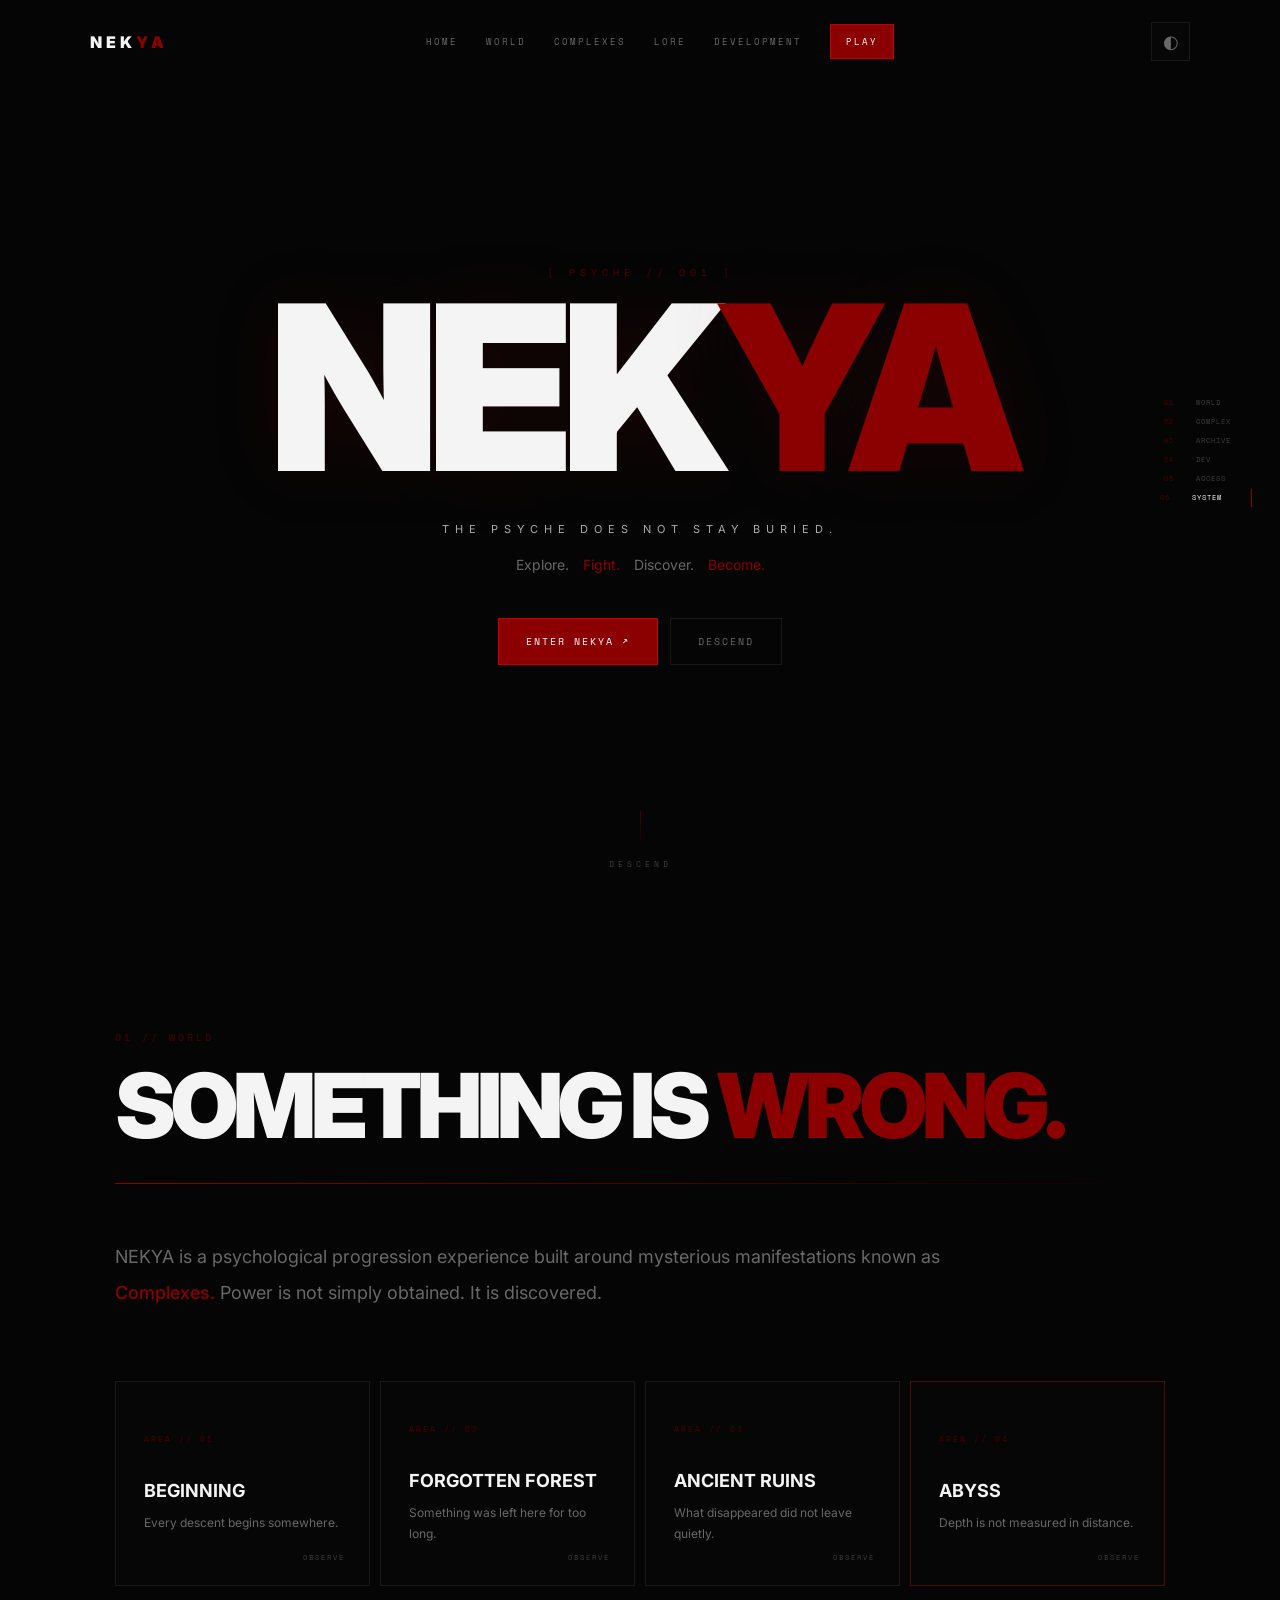
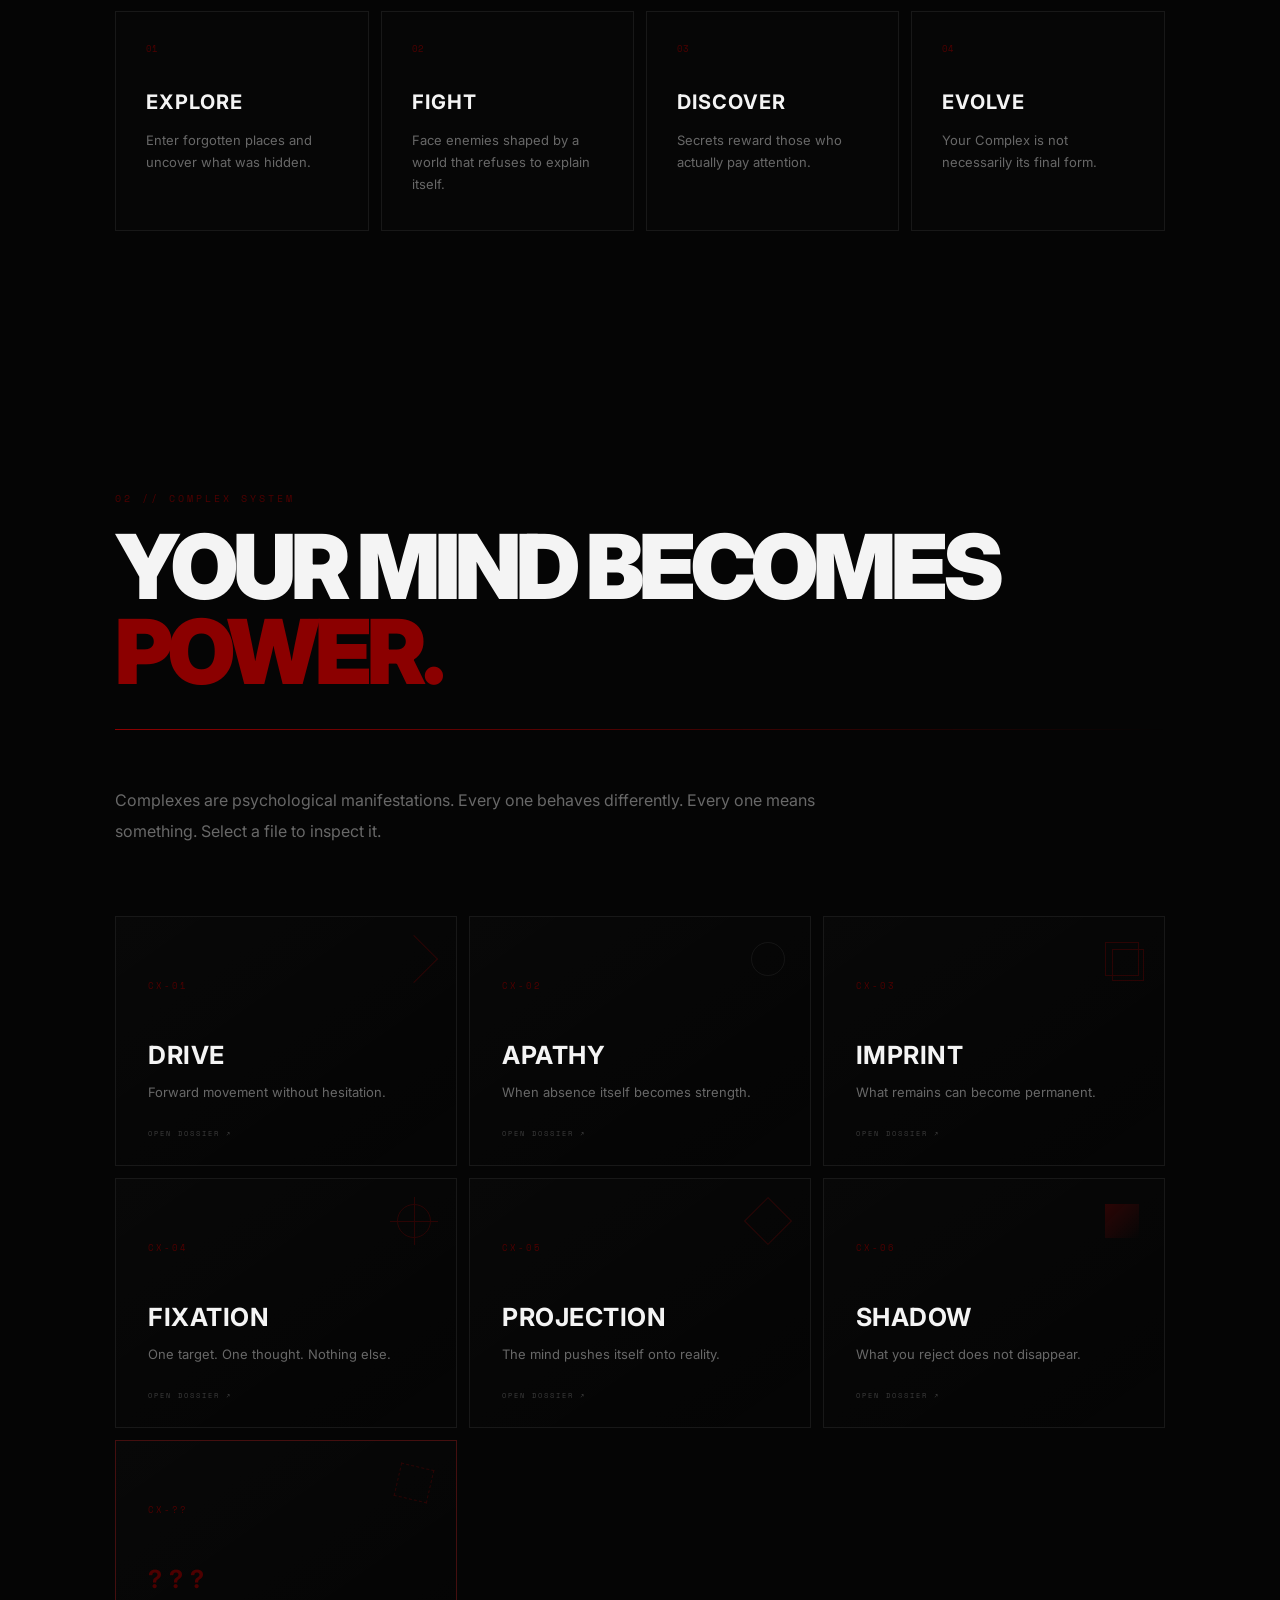
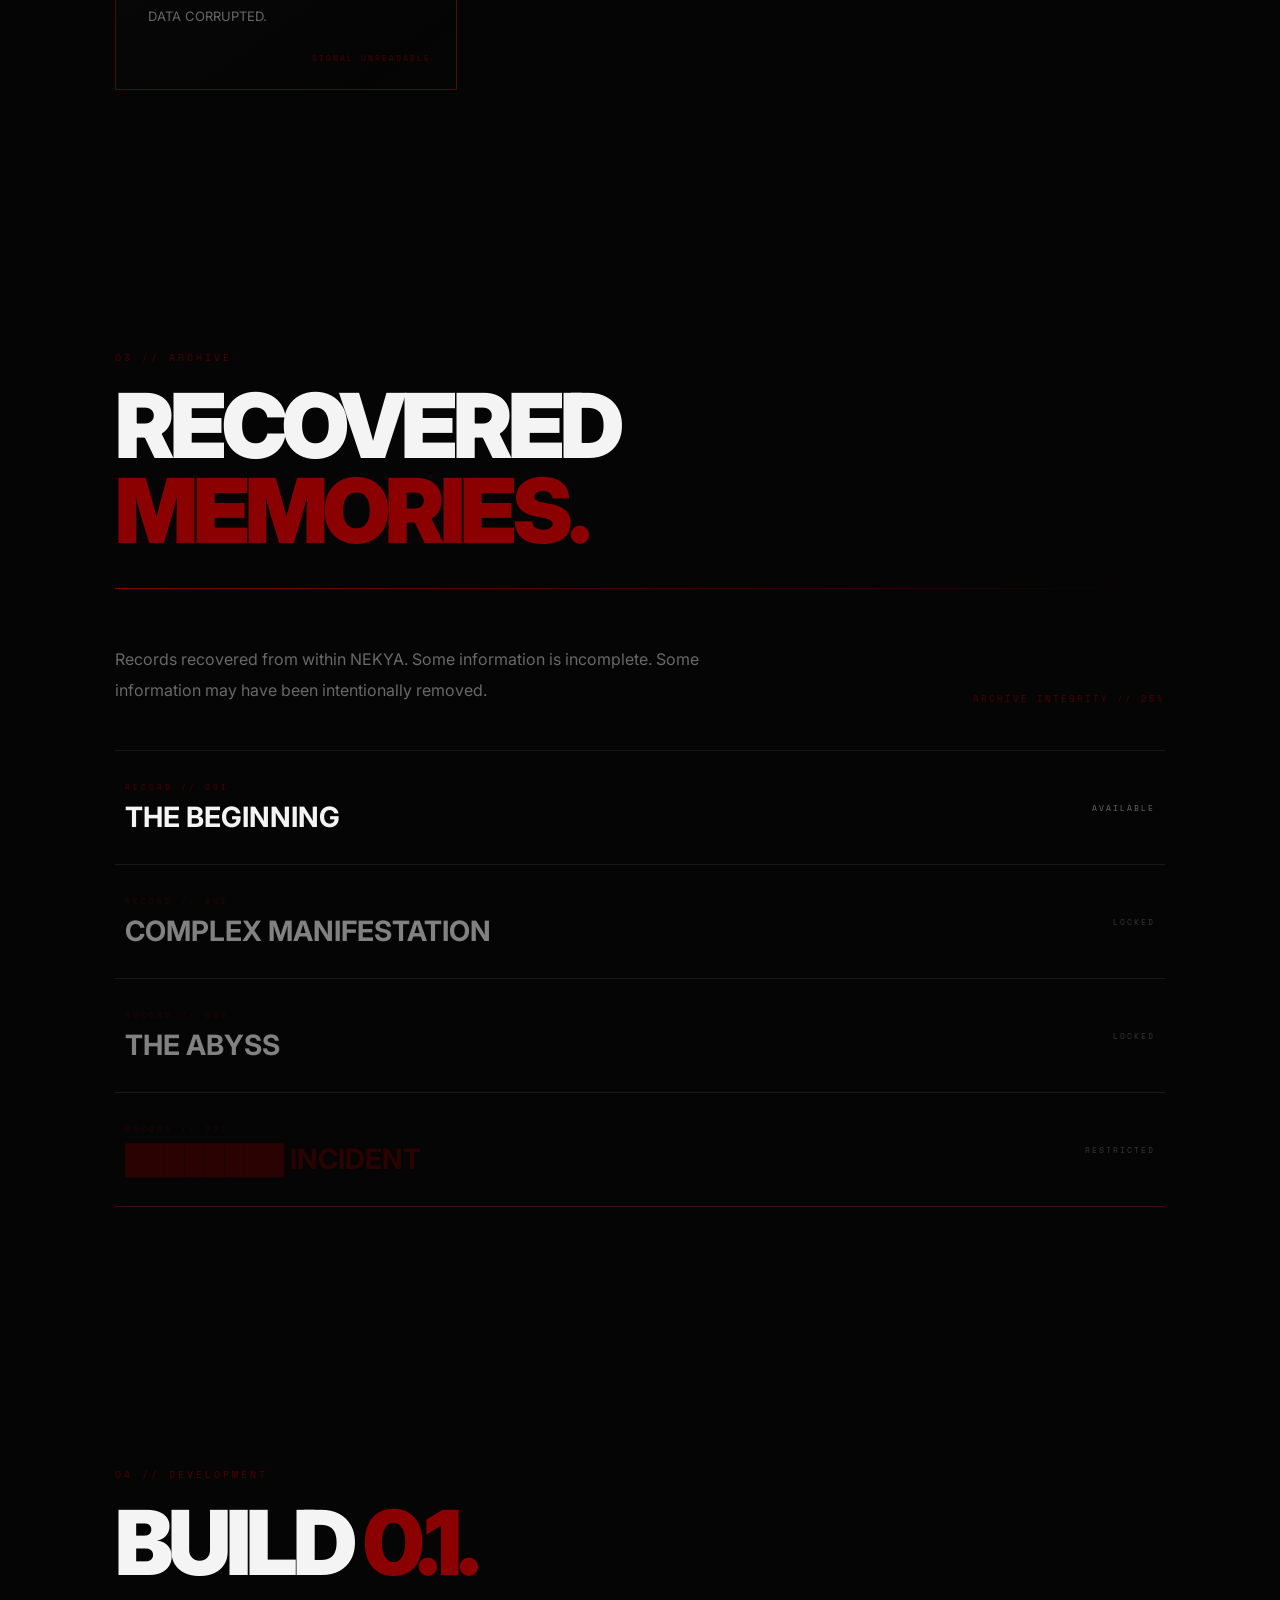
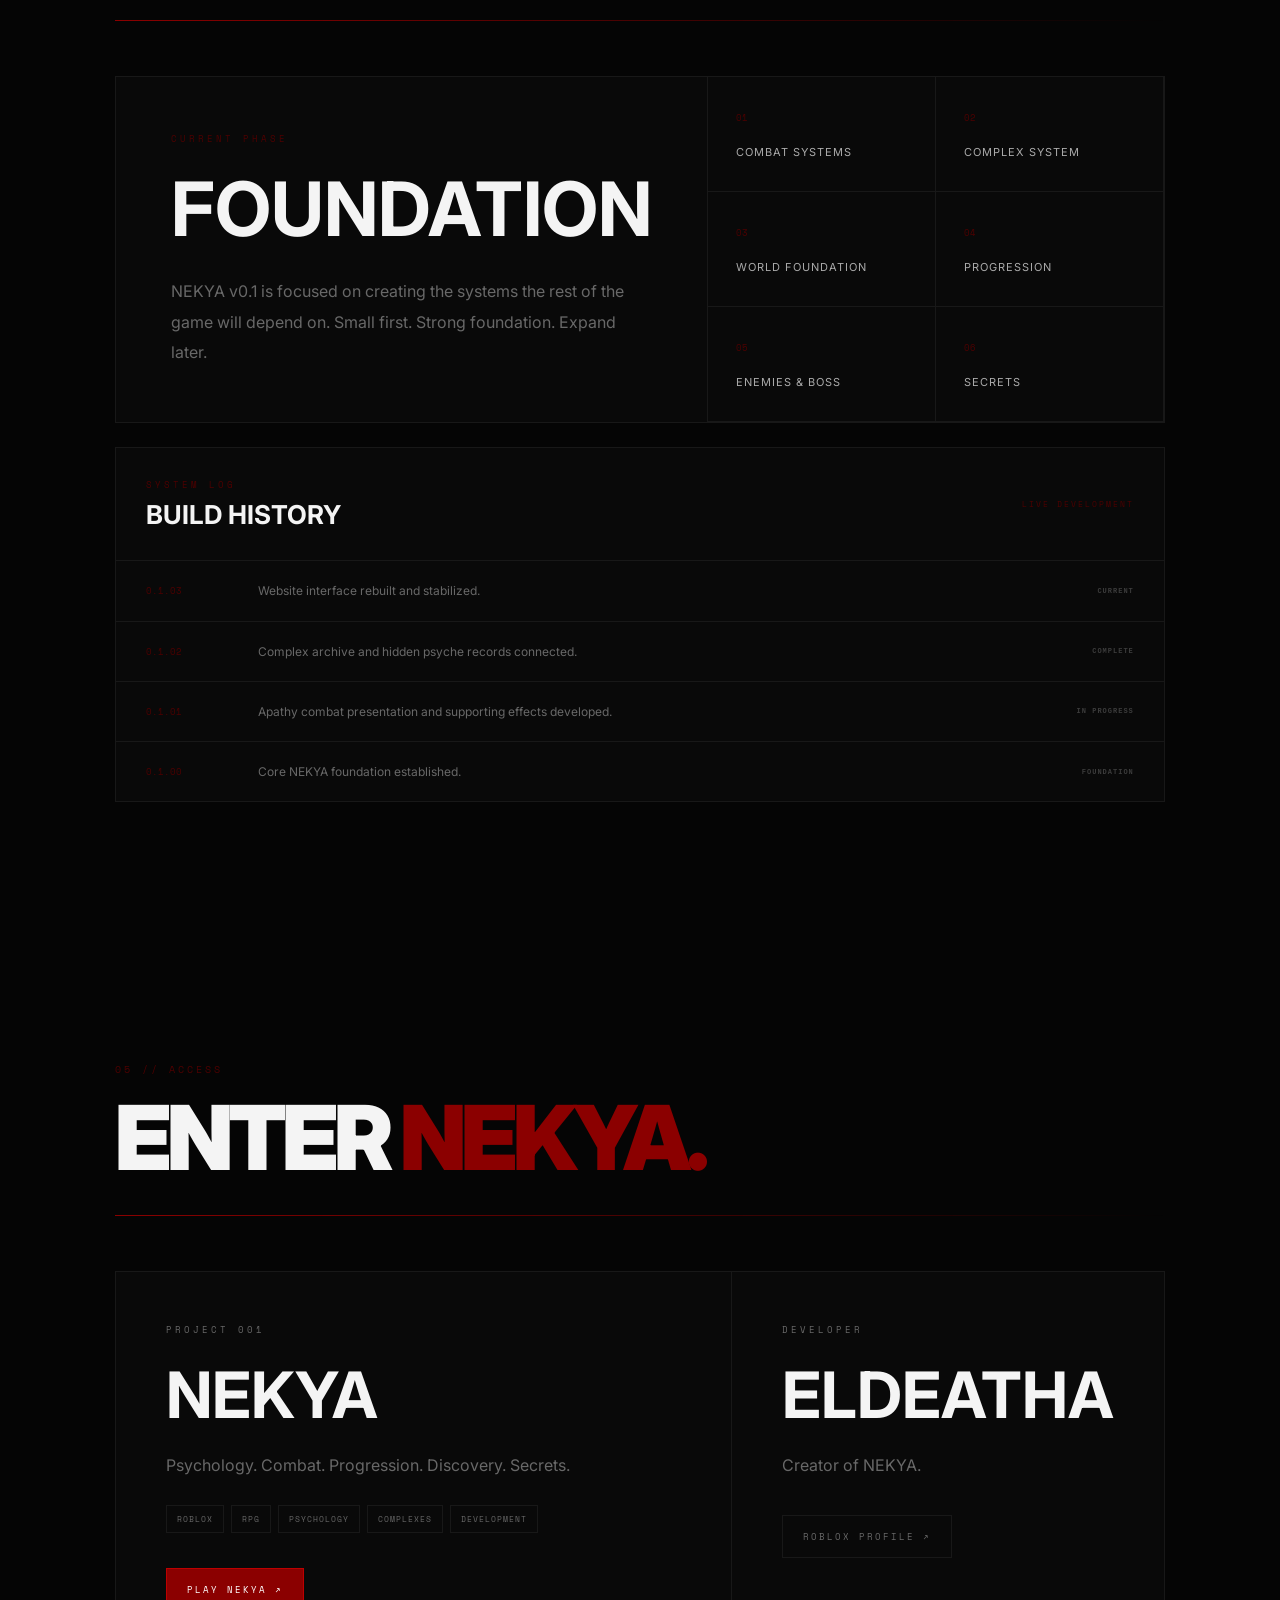
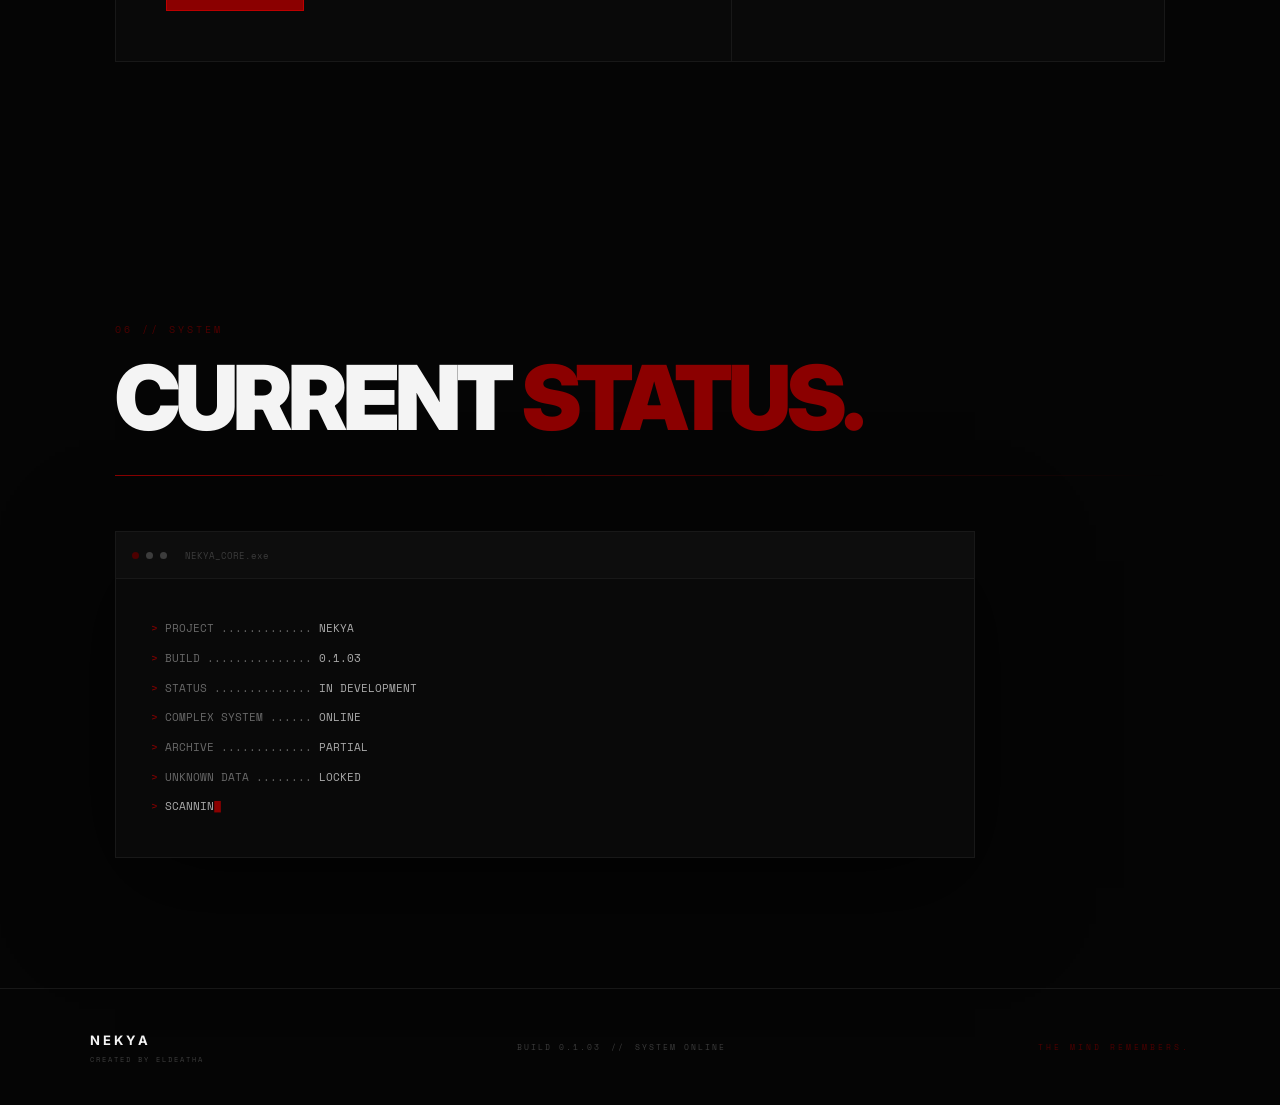
==== commit 9d3867da: "Add files via upload" ====
--- a/index.html
+++ b/index.html
@@ -3,22 +3,38 @@
 <head>
     <meta charset="UTF-8">
     <meta name="viewport" content="width=device-width, initial-scale=1.0">
+    <meta name="description" content="NEKYA - Explore the psyche. Discover your Complex.">
+    <meta name="theme-color" content="#050505">
     <title>NEKYA</title>
-    <meta name="description" content="NEKYA - Explore the psyche. Discover your Complex.">
-    <link rel="stylesheet" href="style.css">
+
+    <!-- Cache-busting version parameter prevents GitHub Pages/browser cache mismatches. -->
+    <link rel="stylesheet" href="style.css?v=stable-3">
 </head>
 <body>
 
-    <div id="cursor-dot"></div>
-    <div id="cursor-ring"></div>
-    <div id="mouse-glow"></div>
-    <div id="screen-glitch" class="screen-glitch"></div>
-
-    <div id="boot-screen">
+    <!-- =====================================================
+         GLOBAL VISUAL LAYERS
+    ====================================================== -->
+    <div id="cursor-dot" aria-hidden="true"></div>
+    <div id="cursor-ring" aria-hidden="true"></div>
+    <div id="mouse-glow" aria-hidden="true"></div>
+    <div id="screen-glitch" class="screen-glitch" aria-hidden="true"></div>
+
+    <div class="background" aria-hidden="true"></div>
+    <div class="grid-background" id="grid-background" aria-hidden="true"></div>
+    <div class="noise" aria-hidden="true"></div>
+    <div id="ambient-particles" class="ambient-particles" aria-hidden="true"></div>
+
+
+    <!-- =====================================================
+         BOOT SCREEN
+    ====================================================== -->
+    <div id="boot-screen" class="boot-screen" aria-hidden="true">
         <div class="boot-container">
             <p class="boot-small">PSYCHE INTERFACE</p>
             <h1>NEKYA</h1>
             <div class="boot-line"></div>
+
             <div class="boot-data">
                 <p><span>CONNECTION</span><b>ESTABLISHED</b></p>
                 <p><span>PSYCHE</span><b>UNSTABLE</b></p>
@@ -26,17 +42,21 @@
                 <p><span>ARCHIVE</span><b>PARTIAL</b></p>
                 <p><span>UNKNOWN SIGNAL</span><b>DETECTED</b></p>
             </div>
-            <p class="boot-loading">ENTERING NEKYA<span id="boot-dots">...</span></p>
+
+            <p class="boot-loading">
+                ENTERING NEKYA<span id="boot-dots">...</span>
+            </p>
         </div>
     </div>
 
-    <div class="background"></div>
-    <div class="grid-background" id="grid-background"></div>
-    <div class="noise"></div>
-    <div id="ambient-particles" class="ambient-particles"></div>
-
+
+    <!-- =====================================================
+         NAVBAR
+    ====================================================== -->
     <nav id="navbar">
-        <a href="#home" class="logo">NEK<span>YA</span></a>
+        <a href="#home" class="logo" aria-label="NEKYA home">
+            NEK<span>YA</span>
+        </a>
 
         <div class="nav-links" id="nav-links">
             <a href="#home">Home</a>
@@ -44,15 +64,45 @@
             <a href="#complexes">Complexes</a>
             <a href="#lore">Lore</a>
             <a href="#development">Development</a>
-            <a href="https://www.roblox.com/games/97595999708831/Nekya" target="_blank" rel="noopener noreferrer" class="nav-play">Play</a>
+            <a
+                href="https://www.roblox.com/games/97595999708831/Nekya"
+                target="_blank"
+                rel="noopener noreferrer"
+                class="nav-play"
+            >
+                Play
+            </a>
         </div>
 
         <div class="nav-controls">
-            <button id="theme-toggle" class="icon-button theme-toggle" aria-label="Toggle theme" title="Toggle Fracture Mode"><span id="theme-icon">◐</span></button>
-            <button id="mobile-toggle" class="icon-button mobile-toggle" aria-label="Open navigation"><span></span><span></span><span></span></button>
+            <button
+                id="theme-toggle"
+                class="icon-button theme-toggle"
+                type="button"
+                aria-label="Switch theme"
+                title="Switch theme"
+            >
+                <span id="theme-icon">◐</span>
+            </button>
+
+            <button
+                id="mobile-toggle"
+                class="icon-button mobile-toggle"
+                type="button"
+                aria-label="Open navigation"
+                aria-expanded="false"
+            >
+                <span></span>
+                <span></span>
+                <span></span>
+            </button>
         </div>
     </nav>
 
+
+    <!-- =====================================================
+         SECTION TRACKER
+    ====================================================== -->
     <aside class="section-tracker" id="section-tracker" aria-label="Section navigation">
         <a href="#world" data-track="world"><span>01</span><b>WORLD</b></a>
         <a href="#complexes" data-track="complexes"><span>02</span><b>COMPLEX</b></a>
@@ -62,264 +112,603 @@
         <a href="#status" data-track="status"><span>06</span><b>SYSTEM</b></a>
     </aside>
 
-    <section id="home" class="hero" data-section="home">
-        <div class="hero-content">
-            <p class="hero-code">[ PSYCHE // 001 ]</p>
-            <h1>NEK<span>YA</span></h1>
-            <p class="hero-line">THE PSYCHE DOES NOT STAY BURIED.</p>
-            <p class="hero-description">Explore. <span>Fight.</span> Discover. <span>Become.</span></p>
-            <div class="hero-buttons">
-                <a href="https://www.roblox.com/games/97595999708831/Nekya" target="_blank" rel="noopener noreferrer" class="primary-button">ENTER NEKYA ↗</a>
-                <a href="#world" class="secondary-button">DESCEND</a>
-            </div>
-        </div>
-        <div class="scroll-indicator"><span></span>DESCEND</div>
-    </section>
-
-    <section id="world" class="section reveal" data-section="world">
-        <p class="section-number">01 // WORLD</p>
-        <h2>SOMETHING IS <span>WRONG.</span></h2>
-        <div class="section-line"></div>
-        <p class="large-description">NEKYA is a psychological progression experience built around mysterious manifestations known as <strong>Complexes.</strong> Power is not simply obtained. It is discovered.</p>
-
-        <div class="world-grid">
-            <button class="world-card" data-world="beginning">
-                <p>AREA // 01</p><h3>BEGINNING</h3><span>Every descent begins somewhere.</span>
-            </button>
-            <button class="world-card" data-world="forest">
-                <p>AREA // 02</p><h3>FORGOTTEN FOREST</h3><span>Something was left here for too long.</span>
-            </button>
-            <button class="world-card" data-world="ruins">
-                <p>AREA // 03</p><h3>ANCIENT RUINS</h3><span>What disappeared did not leave quietly.</span>
-            </button>
-            <button class="world-card abyss-card" data-world="abyss">
-                <p>AREA // 04</p><h3>ABYSS</h3><span>Depth is not measured in distance.</span>
-            </button>
-        </div>
-
-        <div class="loop-grid">
-            <div class="loop-card"><p>01</p><h3>EXPLORE</h3><span>Enter forgotten places and uncover what was hidden.</span></div>
-            <div class="loop-card"><p>02</p><h3>FIGHT</h3><span>Face enemies shaped by a world that refuses to explain itself.</span></div>
-            <div class="loop-card"><p>03</p><h3>DISCOVER</h3><span>Secrets reward those who actually pay attention.</span></div>
-            <div class="loop-card"><p>04</p><h3>EVOLVE</h3><span>Your Complex is not necessarily its final form.</span></div>
-        </div>
-    </section>
-
-    <section id="complexes" class="section reveal" data-section="complexes">
-        <p class="section-number">02 // COMPLEX SYSTEM</p>
-        <h2>YOUR MIND BECOMES <span>POWER.</span></h2>
-        <div class="section-line"></div>
-        <p class="section-description">Complexes are psychological manifestations. Every one behaves differently. Every one means something. Select a file to inspect it.</p>
-
-        <div class="complex-grid">
-            <button class="complex-card complex-drive" data-complex="drive">
-                <span class="complex-signature"></span><p class="complex-id">CX-01</p><h3>DRIVE</h3><p>Forward movement without hesitation.</p><small>OPEN DOSSIER ↗</small>
-            </button>
-            <button class="complex-card complex-apathy" data-complex="apathy">
-                <span class="complex-signature"></span><p class="complex-id">CX-02</p><h3>APATHY</h3><p>When absence itself becomes strength.</p><small>OPEN DOSSIER ↗</small>
-            </button>
-            <button class="complex-card complex-imprint" data-complex="imprint">
-                <span class="complex-signature"></span><p class="complex-id">CX-03</p><h3>IMPRINT</h3><p>What remains can become permanent.</p><small>OPEN DOSSIER ↗</small>
-            </button>
-            <button class="complex-card complex-fixation" data-complex="fixation">
-                <span class="complex-signature"></span><p class="complex-id">CX-04</p><h3>FIXATION</h3><p>One target. One thought. Nothing else.</p><small>OPEN DOSSIER ↗</small>
-            </button>
-            <button class="complex-card complex-projection" data-complex="projection">
-                <span class="complex-signature"></span><p class="complex-id">CX-05</p><h3>PROJECTION</h3><p>The mind pushes itself onto reality.</p><small>OPEN DOSSIER ↗</small>
-            </button>
-            <button class="complex-card complex-shadow" data-complex="shadow">
-                <span class="complex-signature"></span><p class="complex-id">CX-06</p><h3>SHADOW</h3><p>What you reject does not disappear.</p><small>OPEN DOSSIER ↗</small>
-            </button>
-
-            <button class="complex-card secret-card" id="secret-card" data-complex="unknown">
-                <span class="complex-signature"></span><p class="complex-id">CX-??</p><h3 id="secret-title">???</h3><p id="secret-description">DATA CORRUPTED.</p><span class="secret-signal" id="secret-signal">SIGNAL UNREADABLE</span>
-            </button>
-        </div>
-    </section>
-
-    <section id="lore" class="section reveal" data-section="lore">
-        <p class="section-number">03 // ARCHIVE</p>
-        <h2>RECOVERED <span>MEMORIES.</span></h2>
-        <div class="section-line"></div>
-
-        <div class="archive-intro">
-            <p>Records recovered from within NEKYA. Some information is incomplete. Some information may have been intentionally removed.</p>
-            <span id="archive-integrity">ARCHIVE INTEGRITY // 24%</span>
-        </div>
-
-        <div class="archive-list">
-            <article class="archive-record" data-record-id="001">
-                <button class="record-header">
-                    <div><p>RECORD // 001</p><h3>THE BEGINNING</h3></div><span class="record-status">AVAILABLE</span>
-                </button>
-                <div class="record-content"><div><p>There is no confirmed point at which the first Complex appeared. Some records suggest Complexes were discovered. Others suggest they were always present, waiting for someone capable of recognizing them.</p></div></div>
-            </article>
-
-            <article class="archive-record locked-record" data-record-id="002" data-requires="complex_viewed">
-                <button class="record-header">
-                    <div><p>RECORD // 002</p><h3>COMPLEX MANIFESTATION</h3></div><span class="record-status">LOCKED</span>
-                </button>
-                <div class="record-content"><div><p>A Complex is not simply an ability. It is an expression. Something psychological given form, behavior and consequence. The same power does not necessarily create the same person.</p></div></div>
-            </article>
-
-            <article class="archive-record locked-record decrypt-record" data-record-id="003" data-requires="world_observed">
-                <button class="record-header">
-                    <div><p>RECORD // 003</p><h3>THE ABYSS</h3></div><span class="record-status">LOCKED</span>
-                </button>
-                <div class="record-content"><div><p>The Abyss appears to exist beneath the known world. That description may be inaccurate. Witnesses repeatedly describe the sensation of descending even when no physical movement occurs. Further records are corrupted.</p></div></div>
-            </article>
-
-            <article class="archive-record restricted-record locked-record decrypt-record" id="restricted-record" data-record-id="unknown" data-requires="secret">
-                <button class="record-header">
-                    <div><p>RECORD // ???</p><h3>████████ INCIDENT</h3></div><span class="record-status" id="restricted-status">RESTRICTED</span>
-                </button>
-                <div class="record-content"><div><p id="restricted-text">ACCESS DENIED. This file has been removed from the archive.</p></div></div>
-            </article>
-        </div>
-    </section>
-
-    <section id="development" class="section reveal" data-section="development">
-        <p class="section-number">04 // DEVELOPMENT</p>
-        <h2>BUILD <span>0.1.</span></h2>
-        <div class="section-line"></div>
-
-        <div class="development-layout">
-            <div class="development-main">
-                <p class="development-label">CURRENT PHASE</p>
-                <h3>FOUNDATION</h3>
-                <p>NEKYA v0.1 is focused on creating the systems the rest of the game will depend on. Small first. Strong foundation. Expand later.</p>
-            </div>
-            <div class="development-systems">
-                <div><span>01</span><p>COMBAT SYSTEMS</p></div>
-                <div><span>02</span><p>COMPLEX SYSTEM</p></div>
-                <div><span>03</span><p>WORLD FOUNDATION</p></div>
-                <div><span>04</span><p>PROGRESSION</p></div>
-                <div><span>05</span><p>ENEMIES & BOSS</p></div>
-                <div><span>06</span><p>SECRETS</p></div>
-            </div>
-        </div>
-
-        <div class="update-log">
-            <div class="update-log-head">
-                <div><p>VERSION LOG</p><h3>BUILD 0.1</h3></div>
-                <span>ACTIVE DEVELOPMENT</span>
-            </div>
-            <div class="update-entry"><span>0.1.04</span><p>Archive interface, secrets and website systems expanded.</p><b>CURRENT</b></div>
-            <div class="update-entry"><span>0.1.03</span><p>Apathy combat work and presentation systems developed.</p><b>DEV</b></div>
-            <div class="update-entry"><span>0.1.02</span><p>Complex system foundation established.</p><b>CORE</b></div>
-            <div class="update-entry"><span>0.1.01</span><p>Beginning, Forgotten Forest, Ancient Ruins and Abyss defined.</p><b>WORLD</b></div>
-        </div>
-    </section>
-
-    <section id="access" class="section reveal" data-section="access">
-        <p class="section-number">05 // ACCESS</p>
-        <h2>ENTER <span>NEKYA.</span></h2>
-        <div class="section-line"></div>
-
-        <div class="access-panel">
-            <div class="access-main">
-                <p class="access-label">PROJECT 001</p>
-                <h3>NEKYA</h3>
-                <p>Psychology. Combat. Progression. Discovery. Secrets.</p>
-                <div class="tags"><span>ROBLOX</span><span>RPG</span><span>PSYCHOLOGY</span><span>COMPLEXES</span><span>DEVELOPMENT</span></div>
-                <a href="https://www.roblox.com/games/97595999708831/Nekya" target="_blank" rel="noopener noreferrer" class="play-button">PLAY NEKYA ↗</a>
-            </div>
-            <div class="developer-panel">
-                <p class="access-label">DEVELOPER</p>
-                <h3>ELDEATHA</h3>
-                <p>Creator of NEKYA.</p>
-                <a href="https://www.roblox.com/users/1854066173/profile" target="_blank" rel="noopener noreferrer" class="developer-button">ROBLOX PROFILE ↗</a>
-            </div>
-        </div>
-    </section>
-
-    <section id="status" class="section reveal" data-section="status">
-        <p class="section-number">06 // SYSTEM</p>
-        <h2>CURRENT <span>STATUS.</span></h2>
-        <div class="section-line"></div>
-
-        <div class="terminal">
-            <div class="terminal-header">
-                <div class="terminal-lights"><span></span><span></span><span></span></div>
-                <p>NEKYA_CORE.exe</p>
-            </div>
-            <div class="terminal-body">
-                <p><b>></b> PROJECT ............. <span>NEKYA</span></p>
-                <p><b>></b> BUILD ............... <span>0.1</span></p>
-                <p><b>></b> STATUS .............. <span>IN DEVELOPMENT</span></p>
-                <p><b>></b> COMPLEX SYSTEM ...... <span>ONLINE</span></p>
-                <p><b>></b> ARCHIVE ............. <span id="archive-status">PARTIAL</span></p>
-                <p><b>></b> UNKNOWN DATA ........ <span id="unknown-status">LOCKED</span></p>
-                <p class="terminal-animation"><b>></b> <span id="terminal-text"></span><i>█</i></p>
-            </div>
-        </div>
-    </section>
-
+
+    <!-- =====================================================
+         HERO
+    ====================================================== -->
+    <main>
+        <section id="home" class="hero" data-section="home">
+            <div class="hero-content">
+                <p class="hero-code">[ PSYCHE // 001 ]</p>
+                <h1>NEK<span>YA</span></h1>
+                <p class="hero-line">THE PSYCHE DOES NOT STAY BURIED.</p>
+                <p class="hero-description">
+                    Explore. <span>Fight.</span> Discover. <span>Become.</span>
+                </p>
+
+                <div class="hero-buttons">
+                    <a
+                        href="https://www.roblox.com/games/97595999708831/Nekya"
+                        target="_blank"
+                        rel="noopener noreferrer"
+                        class="primary-button"
+                    >
+                        ENTER NEKYA ↗
+                    </a>
+
+                    <a href="#world" class="secondary-button">
+                        DESCEND
+                    </a>
+                </div>
+            </div>
+
+            <div class="scroll-indicator" aria-hidden="true">
+                <span></span>
+                DESCEND
+            </div>
+        </section>
+
+
+        <!-- =================================================
+             WORLD
+        ================================================== -->
+        <section id="world" class="section reveal" data-section="world">
+            <p class="section-number">01 // WORLD</p>
+            <h2>SOMETHING IS <span>WRONG.</span></h2>
+            <div class="section-line"></div>
+
+            <p class="large-description">
+                NEKYA is a psychological progression experience built around
+                mysterious manifestations known as <strong>Complexes.</strong>
+                Power is not simply obtained. It is discovered.
+            </p>
+
+            <div class="world-grid">
+                <button class="world-card" type="button" data-world="beginning">
+                    <p>AREA // 01</p>
+                    <h3>BEGINNING</h3>
+                    <span>Every descent begins somewhere.</span>
+                    <small>OBSERVE</small>
+                </button>
+
+                <button class="world-card" type="button" data-world="forest">
+                    <p>AREA // 02</p>
+                    <h3>FORGOTTEN FOREST</h3>
+                    <span>Something was left here for too long.</span>
+                    <small>OBSERVE</small>
+                </button>
+
+                <button class="world-card" type="button" data-world="ruins">
+                    <p>AREA // 03</p>
+                    <h3>ANCIENT RUINS</h3>
+                    <span>What disappeared did not leave quietly.</span>
+                    <small>OBSERVE</small>
+                </button>
+
+                <button class="world-card abyss-card" type="button" data-world="abyss">
+                    <p>AREA // 04</p>
+                    <h3>ABYSS</h3>
+                    <span>Depth is not measured in distance.</span>
+                    <small>OBSERVE</small>
+                </button>
+            </div>
+
+            <div class="loop-grid">
+                <div class="loop-card">
+                    <p>01</p>
+                    <h3>EXPLORE</h3>
+                    <span>Enter forgotten places and uncover what was hidden.</span>
+                </div>
+
+                <div class="loop-card">
+                    <p>02</p>
+                    <h3>FIGHT</h3>
+                    <span>Face enemies shaped by a world that refuses to explain itself.</span>
+                </div>
+
+                <div class="loop-card">
+                    <p>03</p>
+                    <h3>DISCOVER</h3>
+                    <span>Secrets reward those who actually pay attention.</span>
+                </div>
+
+                <div class="loop-card">
+                    <p>04</p>
+                    <h3>EVOLVE</h3>
+                    <span>Your Complex is not necessarily its final form.</span>
+                </div>
+            </div>
+        </section>
+
+
+        <!-- =================================================
+             COMPLEXES
+        ================================================== -->
+        <section id="complexes" class="section reveal" data-section="complexes">
+            <p class="section-number">02 // COMPLEX SYSTEM</p>
+            <h2>YOUR MIND BECOMES <span>POWER.</span></h2>
+            <div class="section-line"></div>
+
+            <p class="section-description">
+                Complexes are psychological manifestations. Every one behaves
+                differently. Every one means something. Select a file to inspect it.
+            </p>
+
+            <div class="complex-grid">
+                <button class="complex-card complex-drive" type="button" data-complex="drive">
+                    <span class="complex-signature" aria-hidden="true"></span>
+                    <p class="complex-id">CX-01</p>
+                    <h3>DRIVE</h3>
+                    <p>Forward movement without hesitation.</p>
+                    <small>OPEN DOSSIER ↗</small>
+                </button>
+
+                <button class="complex-card complex-apathy" type="button" data-complex="apathy">
+                    <span class="complex-signature" aria-hidden="true"></span>
+                    <p class="complex-id">CX-02</p>
+                    <h3>APATHY</h3>
+                    <p>When absence itself becomes strength.</p>
+                    <small>OPEN DOSSIER ↗</small>
+                </button>
+
+                <button class="complex-card complex-imprint" type="button" data-complex="imprint">
+                    <span class="complex-signature" aria-hidden="true"></span>
+                    <p class="complex-id">CX-03</p>
+                    <h3>IMPRINT</h3>
+                    <p>What remains can become permanent.</p>
+                    <small>OPEN DOSSIER ↗</small>
+                </button>
+
+                <button class="complex-card complex-fixation" type="button" data-complex="fixation">
+                    <span class="complex-signature" aria-hidden="true"></span>
+                    <p class="complex-id">CX-04</p>
+                    <h3>FIXATION</h3>
+                    <p>One target. One thought. Nothing else.</p>
+                    <small>OPEN DOSSIER ↗</small>
+                </button>
+
+                <button class="complex-card complex-projection" type="button" data-complex="projection">
+                    <span class="complex-signature" aria-hidden="true"></span>
+                    <p class="complex-id">CX-05</p>
+                    <h3>PROJECTION</h3>
+                    <p>The mind pushes itself onto reality.</p>
+                    <small>OPEN DOSSIER ↗</small>
+                </button>
+
+                <button class="complex-card complex-shadow" type="button" data-complex="shadow">
+                    <span class="complex-signature" aria-hidden="true"></span>
+                    <p class="complex-id">CX-06</p>
+                    <h3>SHADOW</h3>
+                    <p>What you reject does not disappear.</p>
+                    <small>OPEN DOSSIER ↗</small>
+                </button>
+
+                <button
+                    class="complex-card secret-card"
+                    id="secret-card"
+                    type="button"
+                    data-complex="unknown"
+                >
+                    <span class="complex-signature" aria-hidden="true"></span>
+                    <p class="complex-id">CX-??</p>
+                    <h3 id="secret-title">???</h3>
+                    <p id="secret-description">DATA CORRUPTED.</p>
+                    <span class="secret-signal" id="secret-signal">SIGNAL UNREADABLE</span>
+                </button>
+            </div>
+        </section>
+
+
+        <!-- =================================================
+             LORE ARCHIVE
+        ================================================== -->
+        <section id="lore" class="section reveal" data-section="lore">
+            <p class="section-number">03 // ARCHIVE</p>
+            <h2>RECOVERED <span>MEMORIES.</span></h2>
+            <div class="section-line"></div>
+
+            <div class="archive-intro">
+                <p>
+                    Records recovered from within NEKYA. Some information is incomplete.
+                    Some information may have been intentionally removed.
+                </p>
+                <span id="archive-integrity">ARCHIVE INTEGRITY // 25%</span>
+            </div>
+
+            <div class="archive-list">
+                <article class="archive-record" data-record-id="001">
+                    <button class="record-header" type="button">
+                        <div>
+                            <p>RECORD // 001</p>
+                            <h3>THE BEGINNING</h3>
+                        </div>
+                        <span class="record-status">AVAILABLE</span>
+                    </button>
+                    <div class="record-content">
+                        <div>
+                            <p>
+                                There is no confirmed point at which the first Complex appeared.
+                                Some records suggest Complexes were discovered. Others suggest they
+                                were always present, waiting for someone capable of recognizing them.
+                            </p>
+                        </div>
+                    </div>
+                </article>
+
+                <article
+                    class="archive-record locked-record"
+                    data-record-id="002"
+                    data-requires="complex_viewed"
+                >
+                    <button class="record-header" type="button">
+                        <div>
+                            <p>RECORD // 002</p>
+                            <h3>COMPLEX MANIFESTATION</h3>
+                        </div>
+                        <span class="record-status">LOCKED</span>
+                    </button>
+                    <div class="record-content">
+                        <div>
+                            <p>
+                                A Complex is not simply an ability. It is an expression.
+                                Something psychological given form, behavior and consequence.
+                                The same power does not necessarily create the same person.
+                            </p>
+                        </div>
+                    </div>
+                </article>
+
+                <article
+                    class="archive-record locked-record decrypt-record"
+                    data-record-id="003"
+                    data-requires="world_observed"
+                >
+                    <button class="record-header" type="button">
+                        <div>
+                            <p>RECORD // 003</p>
+                            <h3>THE ABYSS</h3>
+                        </div>
+                        <span class="record-status">LOCKED</span>
+                    </button>
+                    <div class="record-content">
+                        <div>
+                            <p>
+                                The Abyss appears to exist beneath the known world.
+                                That description may be inaccurate. Witnesses repeatedly describe
+                                the sensation of descending even when no physical movement occurs.
+                                Further records are corrupted.
+                            </p>
+                        </div>
+                    </div>
+                </article>
+
+                <article
+                    class="archive-record locked-record decrypt-record restricted-record"
+                    id="restricted-record"
+                    data-record-id="unknown"
+                    data-requires="secret"
+                >
+                    <button class="record-header" type="button">
+                        <div>
+                            <p>RECORD // ???</p>
+                            <h3>████████ INCIDENT</h3>
+                        </div>
+                        <span class="record-status" id="restricted-status">RESTRICTED</span>
+                    </button>
+                    <div class="record-content">
+                        <div>
+                            <p id="restricted-text">
+                                ACCESS DENIED. This file has been removed from the archive.
+                            </p>
+                        </div>
+                    </div>
+                </article>
+            </div>
+        </section>
+
+
+        <!-- =================================================
+             DEVELOPMENT
+        ================================================== -->
+        <section id="development" class="section reveal" data-section="development">
+            <p class="section-number">04 // DEVELOPMENT</p>
+            <h2>BUILD <span>0.1.</span></h2>
+            <div class="section-line"></div>
+
+            <div class="development-layout">
+                <div class="development-main">
+                    <p class="development-label">CURRENT PHASE</p>
+                    <h3>FOUNDATION</h3>
+                    <p>
+                        NEKYA v0.1 is focused on creating the systems the rest of
+                        the game will depend on. Small first. Strong foundation.
+                        Expand later.
+                    </p>
+                </div>
+
+                <div class="development-systems">
+                    <div><span>01</span><p>COMBAT SYSTEMS</p></div>
+                    <div><span>02</span><p>COMPLEX SYSTEM</p></div>
+                    <div><span>03</span><p>WORLD FOUNDATION</p></div>
+                    <div><span>04</span><p>PROGRESSION</p></div>
+                    <div><span>05</span><p>ENEMIES & BOSS</p></div>
+                    <div><span>06</span><p>SECRETS</p></div>
+                </div>
+            </div>
+
+            <div class="update-log">
+                <div class="update-log-head">
+                    <div>
+                        <p class="development-label">SYSTEM LOG</p>
+                        <h3>BUILD HISTORY</h3>
+                    </div>
+                    <span>LIVE DEVELOPMENT</span>
+                </div>
+
+                <div class="update-entry">
+                    <span>0.1.03</span>
+                    <p>Website interface rebuilt and stabilized.</p>
+                    <b>CURRENT</b>
+                </div>
+
+                <div class="update-entry">
+                    <span>0.1.02</span>
+                    <p>Complex archive and hidden psyche records connected.</p>
+                    <b>COMPLETE</b>
+                </div>
+
+                <div class="update-entry">
+                    <span>0.1.01</span>
+                    <p>Apathy combat presentation and supporting effects developed.</p>
+                    <b>IN PROGRESS</b>
+                </div>
+
+                <div class="update-entry">
+                    <span>0.1.00</span>
+                    <p>Core NEKYA foundation established.</p>
+                    <b>FOUNDATION</b>
+                </div>
+            </div>
+        </section>
+
+
+        <!-- =================================================
+             ACCESS
+        ================================================== -->
+        <section id="access" class="section reveal" data-section="access">
+            <p class="section-number">05 // ACCESS</p>
+            <h2>ENTER <span>NEKYA.</span></h2>
+            <div class="section-line"></div>
+
+            <div class="access-panel">
+                <div class="access-main">
+                    <p class="access-label">PROJECT 001</p>
+                    <h3>NEKYA</h3>
+                    <p>Psychology. Combat. Progression. Discovery. Secrets.</p>
+
+                    <div class="tags">
+                        <span>ROBLOX</span>
+                        <span>RPG</span>
+                        <span>PSYCHOLOGY</span>
+                        <span>COMPLEXES</span>
+                        <span>DEVELOPMENT</span>
+                    </div>
+
+                    <a
+                        href="https://www.roblox.com/games/97595999708831/Nekya"
+                        target="_blank"
+                        rel="noopener noreferrer"
+                        class="play-button"
+                    >
+                        PLAY NEKYA ↗
+                    </a>
+                </div>
+
+                <div class="developer-panel">
+                    <p class="access-label">DEVELOPER</p>
+                    <h3>ELDEATHA</h3>
+                    <p>Creator of NEKYA.</p>
+
+                    <a
+                        href="https://www.roblox.com/users/1854066173/profile"
+                        target="_blank"
+                        rel="noopener noreferrer"
+                        class="developer-button"
+                    >
+                        ROBLOX PROFILE ↗
+                    </a>
+                </div>
+            </div>
+        </section>
+
+
+        <!-- =================================================
+             STATUS
+        ================================================== -->
+        <section id="status" class="section reveal" data-section="status">
+            <p class="section-number">06 // SYSTEM</p>
+            <h2>CURRENT <span>STATUS.</span></h2>
+            <div class="section-line"></div>
+
+            <div class="terminal">
+                <div class="terminal-header">
+                    <div class="terminal-lights">
+                        <span></span><span></span><span></span>
+                    </div>
+                    <p>NEKYA_CORE.exe</p>
+                </div>
+
+                <div class="terminal-body">
+                    <p><b>&gt;</b> PROJECT ............. <span>NEKYA</span></p>
+                    <p><b>&gt;</b> BUILD ............... <span>0.1.03</span></p>
+                    <p><b>&gt;</b> STATUS .............. <span>IN DEVELOPMENT</span></p>
+                    <p><b>&gt;</b> COMPLEX SYSTEM ...... <span>ONLINE</span></p>
+                    <p><b>&gt;</b> ARCHIVE ............. <span id="archive-status">PARTIAL</span></p>
+                    <p><b>&gt;</b> UNKNOWN DATA ........ <span id="unknown-status">LOCKED</span></p>
+                    <p class="terminal-animation">
+                        <b>&gt;</b> <span id="terminal-text"></span><i>█</i>
+                    </p>
+                </div>
+            </div>
+        </section>
+    </main>
+
+
+    <!-- =====================================================
+         FOOTER
+    ====================================================== -->
     <footer>
-        <div><strong>NEKYA</strong><p>CREATED BY ELDEATHA</p></div>
-        <div class="footer-center"><span>BUILD 0.1</span><span>//</span><span>SYSTEM ONLINE</span></div>
+        <div>
+            <strong>NEKYA</strong>
+            <p>CREATED BY ELDEATHA</p>
+        </div>
+
+        <div class="footer-center">
+            <span>BUILD 0.1.03</span>
+            <span>//</span>
+            <span>SYSTEM ONLINE</span>
+        </div>
+
         <p class="footer-text">THE MIND REMEMBERS.</p>
     </footer>
 
-    <div id="complex-overlay" class="complex-overlay" aria-hidden="true">
-        <div class="complex-dossier">
-            <button id="close-dossier" class="overlay-close" aria-label="Close dossier">×</button>
+
+    <!-- =====================================================
+         COMPLEX DOSSIER
+    ====================================================== -->
+    <div id="complex-overlay" class="modal-layer" aria-hidden="true">
+        <div class="complex-dossier" role="dialog" aria-modal="true" aria-labelledby="dossier-name">
+            <button id="close-dossier" class="overlay-close" type="button" aria-label="Close dossier">×</button>
+
             <div class="dossier-topline">
                 <p id="dossier-id">CX-01 // DOSSIER</p>
                 <span id="dossier-status">ACTIVE FILE</span>
             </div>
+
             <div class="dossier-title-row">
-                <div><p class="dossier-label">COMPLEX</p><h2 id="dossier-name">DRIVE</h2></div>
-                <div class="dossier-rarity"><p>RARITY</p><strong id="dossier-rarity">FAINT</strong></div>
-            </div>
+                <div>
+                    <p class="dossier-label">COMPLEX</p>
+                    <h2 id="dossier-name">DRIVE</h2>
+                </div>
+
+                <div class="dossier-rarity">
+                    <p>RARITY</p>
+                    <strong id="dossier-rarity">FAINT</strong>
+                </div>
+            </div>
+
             <div class="dossier-divider"></div>
+
             <div class="dossier-grid">
-                <div class="dossier-block wide"><p>CONCEPT</p><h3 id="dossier-concept">Forward pressure</h3></div>
-                <div class="dossier-block"><p>STATUS</p><span id="dossier-dev-status">IN DEVELOPMENT</span></div>
-                <div class="dossier-block"><p>CLASSIFICATION</p><span id="dossier-classification">PSYCHOLOGICAL MANIFESTATION</span></div>
-                <div class="dossier-block wide"><p>DESCRIPTION</p><span id="dossier-description"></span></div>
-                <div class="dossier-block wide"><p>ABILITY DATA</p><ul id="dossier-abilities"></ul></div>
-                <div class="dossier-block corrupted-block wide"><p>CORRUPTED DATA</p><span id="dossier-corruption">NO CORRUPTION DETECTED.</span></div>
+                <div class="dossier-block wide">
+                    <p>CONCEPT</p>
+                    <h3 id="dossier-concept">Forward pressure</h3>
+                </div>
+
+                <div class="dossier-block">
+                    <p>STATUS</p>
+                    <span id="dossier-dev-status">IN DEVELOPMENT</span>
+                </div>
+
+                <div class="dossier-block">
+                    <p>CLASSIFICATION</p>
+                    <span id="dossier-classification">PSYCHOLOGICAL MANIFESTATION</span>
+                </div>
+
+                <div class="dossier-block wide">
+                    <p>DESCRIPTION</p>
+                    <span id="dossier-description"></span>
+                </div>
+
+                <div class="dossier-block wide">
+                    <p>ABILITY DATA</p>
+                    <ul id="dossier-abilities"></ul>
+                </div>
+
+                <div class="dossier-block corrupted-block wide">
+                    <p>CORRUPTED DATA</p>
+                    <span id="dossier-corruption">NO CORRUPTION DETECTED.</span>
+                </div>
             </div>
         </div>
     </div>
 
-    <div id="secret-overlay" class="secret-overlay">
-        <div class="secret-window">
-            <button id="close-secret" class="secret-close">×</button>
+
+    <!-- =====================================================
+         SECRET OVERLAY
+    ====================================================== -->
+    <div id="secret-overlay" class="modal-layer secret-overlay" aria-hidden="true">
+        <div class="secret-window" role="dialog" aria-modal="true">
+            <button id="close-secret" class="overlay-close" type="button" aria-label="Close secret file">×</button>
             <p class="secret-file">FILE // ???</p>
             <h2>OBSERVATION <span>DETECTED.</span></h2>
             <div class="secret-divider"></div>
-            <p class="secret-message">You kept looking.<br><br>Most would have stopped.<br><br>Something beneath the Complex system has noticed you.</p>
+
+            <p class="secret-message">
+                You kept looking.
+                <br><br>
+                Most would have stopped.
+                <br><br>
+                Something beneath the Complex system has noticed you.
+            </p>
+
             <p class="secret-clue">U M B R A</p>
             <p class="secret-warning">THIS IS NOT A NAME.</p>
         </div>
     </div>
 
-    <div id="command-console" class="command-console" aria-hidden="true">
-        <div class="command-window">
-            <div class="command-header"><span>NEKYA COMMAND INTERFACE</span><button id="close-console">ESC</button></div>
+
+    <!-- =====================================================
+         COMMAND CONSOLE
+    ====================================================== -->
+    <div id="command-console" class="modal-layer command-console" aria-hidden="true">
+        <div class="command-window" role="dialog" aria-modal="true" aria-label="NEKYA command interface">
+            <div class="command-header">
+                <span>NEKYA COMMAND INTERFACE</span>
+                <button id="close-console" type="button">ESC</button>
+            </div>
+
             <div id="command-output" class="command-output">
                 <p><b>NEKYA://</b> interface ready.</p>
                 <p>Type <strong>help</strong> for available commands.</p>
             </div>
+
             <form id="command-form" class="command-input-row" autocomplete="off">
                 <span>NEKYA://&gt;</span>
-                <input id="command-input" type="text" spellcheck="false" aria-label="Command input">
+                <input
+                    id="command-input"
+                    type="text"
+                    spellcheck="false"
+                    aria-label="Command input"
+                    placeholder="type a command..."
+                >
             </form>
         </div>
     </div>
 
-    <div id="decrypt-overlay" class="decrypt-overlay">
-        <div>
+
+    <!-- =====================================================
+         DECRYPT OVERLAY
+    ====================================================== -->
+    <div id="decrypt-overlay" class="modal-layer decrypt-overlay" aria-hidden="true">
+        <div class="decrypt-window">
             <p>ARCHIVE ACCESS</p>
             <h2 id="decrypt-text">DECRYPTING...</h2>
+            <div class="decrypt-bar"><span id="decrypt-bar-fill"></span></div>
             <span id="decrypt-progress">0%</span>
         </div>
     </div>
 
-    <div id="system-toast" class="system-toast"><p>SYSTEM</p><span id="toast-text">ARCHIVE UPDATED</span></div>
-
-    <script src="script.js"></script>
+
+    <!-- =====================================================
+         TOAST
+    ====================================================== -->
+    <div id="system-toast" class="system-toast" aria-live="polite">
+        <p>SYSTEM</p>
+        <span id="toast-text">ARCHIVE UPDATED</span>
+    </div>
+
+
+    <script src="script.js?v=stable-3"></script>
 </body>
 </html>
--- a/style.css
+++ b/style.css
@@ -1,274 +1,124 @@
 @import url('https://fonts.googleapis.com/css2?family=Inter:wght@400;500;600;700;800;900&family=Space+Mono:wght@400;700&display=swap');
 
+/* ==========================================================
+   NEKYA THEME TOKENS
+========================================================== */
+
 :root {
-    --bg:#030303; --bg-deep:#010101; --panel:#070707; --panel-2:#0a0a0a;
-    --text:#fff; --soft-text:#aaa; --muted:#666; --dim:#3a3a3a;
-    --border:#171717; --border-hover:#4d0000;
-    --red:#8d0000; --red-bright:#bb0000; --red-dark:#520000;
-    --nav-background:rgba(3,3,3,.84); --grid:rgba(255,255,255,.025);
-    --panel-faint:rgba(255,255,255,.015); --shadow:rgba(0,0,0,.55);
+    --bg: #050505;
+    --bg-deep: #020202;
+    --panel: #090909;
+    --panel-2: #0d0d0d;
+    --panel-3: #111111;
+
+    --text: #f4f4f4;
+    --text-soft: #aaaaaa;
+    --text-muted: #686868;
+    --text-dim: #3c3c3c;
+
+    --border: #181818;
+    --border-strong: #282828;
+    --border-red: #4b0000;
+
+    --red: #8b0000;
+    --red-bright: #bd0000;
+    --red-deep: #4d0000;
+    --red-faint: rgba(139, 0, 0, 0.08);
+
+    --nav-bg: rgba(5, 5, 5, 0.84);
+    --overlay-bg: rgba(0, 0, 0, 0.92);
+
+    --grid-line: rgba(255, 255, 255, 0.025);
+    --shadow: rgba(0, 0, 0, 0.65);
+
+    --glow-soft: rgba(150, 0, 0, 0.12);
+    --glow-strong: rgba(190, 0, 0, 0.28);
+
+    --radius: 0px;
 }
 
 body.fracture-theme {
-    --bg:#e7e3dc; --bg-deep:#d9d4cb; --panel:#ded9d0; --panel-2:#d4cec4;
-    --text:#141414; --soft-text:#323232; --muted:#66615c; --dim:#969088;
-    --border:#beb7ac; --border-hover:#7c0000; --red:#760000; --red-bright:#a00000; --red-dark:#4f0000;
-    --nav-background:rgba(231,227,220,.9); --grid:rgba(0,0,0,.055); --panel-faint:rgba(0,0,0,.025); --shadow:rgba(45,35,30,.18);
-}
-
-*{margin:0;padding:0;box-sizing:border-box} html{scroll-behavior:smooth} body{background:var(--bg);color:var(--text);font-family:"Inter",sans-serif;overflow-x:hidden;transition:background .45s,color .45s} body.booting{overflow:hidden} button,a{font-family:inherit} button{color:inherit} ::selection{background:var(--red);color:#fff}
-
-#cursor-dot{position:fixed;width:6px;height:6px;left:0;top:0;z-index:10001;border-radius:50%;pointer-events:none;background:#ff2020;transform:translate(-50%,-50%);box-shadow:0 0 10px #f00,0 0 20px rgba(255,0,0,.45)}
-#cursor-ring{position:fixed;width:34px;height:34px;left:0;top:0;z-index:10000;border-radius:50%;pointer-events:none;border:1px solid rgba(255,40,40,.65);transform:translate(-50%,-50%);transition:width .2s,height .2s,border-color .2s,background .2s}
-#cursor-ring.cursor-hover{width:52px;height:52px;border-color:rgba(255,0,0,.9);background:rgba(130,0,0,.08)} #cursor-ring.cursor-click{width:24px;height:24px}
-#mouse-glow{position:fixed;width:520px;height:520px;left:0;top:0;z-index:-1;border-radius:50%;pointer-events:none;transform:translate(-50%,-50%);background:radial-gradient(circle,rgba(120,0,0,.13),rgba(80,0,0,.05) 30%,transparent 70%)}
-@media(pointer:fine){body,a,button,.secret-card{cursor:none}} @media(pointer:coarse){#cursor-dot,#cursor-ring,#mouse-glow{display:none}}
-
-.screen-glitch{position:fixed;inset:0;z-index:9500;pointer-events:none;opacity:0;background:linear-gradient(90deg,transparent,rgba(145,0,0,.16),transparent);mix-blend-mode:screen}.screen-glitch.active{animation:screenGlitch .22s steps(2,end)}
-@keyframes screenGlitch{0%{opacity:0;transform:translateX(0)}20%{opacity:1;transform:translateX(-6px)}45%{transform:translateX(8px)}70%{opacity:.65;transform:translateX(-3px)}100%{opacity:0;transform:translateX(0)}}
-
-#boot-screen{position:fixed;inset:0;z-index:9999;display:flex;justify-content:center;align-items:center;background:#010101;color:#fff;transition:opacity .9s,visibility .9s} #boot-screen.boot-hide{opacity:0;visibility:hidden;pointer-events:none}
-.boot-container{width:min(560px,85%)} .boot-small{color:#550000;font-family:"Space Mono";font-size:9px;letter-spacing:5px}.boot-container h1{margin-top:8px;font-size:clamp(60px,10vw,100px);font-weight:900;letter-spacing:-6px}.boot-line{width:100%;height:1px;margin:20px 0 30px;background:linear-gradient(90deg,#9d0000,transparent)}.boot-data{display:flex;flex-direction:column;gap:14px;font-family:"Space Mono"}.boot-data p{display:flex;justify-content:space-between;font-size:10px;letter-spacing:1px}.boot-data span{color:#3e3e3e}.boot-data b{color:#880000;font-weight:400}.boot-loading{margin-top:40px;color:#555;font-family:"Space Mono";font-size:9px;letter-spacing:3px}
-
-.background{position:fixed;inset:0;z-index:-5;background:radial-gradient(circle at 50% 10%,rgba(130,0,0,.15),transparent 35%),radial-gradient(circle at 80% 70%,rgba(60,0,0,.08),transparent 30%),var(--bg);transition:background .45s}
-.grid-background{position:fixed;inset:-5%;z-index:-4;opacity:.15;pointer-events:none;background-image:linear-gradient(var(--grid) 1px,transparent 1px),linear-gradient(90deg,var(--grid) 1px,transparent 1px);background-size:55px 55px;mask-image:linear-gradient(to bottom,#000,transparent 90%);will-change:transform;transition:transform .12s linear}
-.noise{position:fixed;inset:0;z-index:-3;opacity:.024;pointer-events:none;background-image:url("https://grainy-gradients.vercel.app/noise.svg")}
-.ambient-particles{position:fixed;inset:0;z-index:-2;overflow:hidden;pointer-events:none}.particle{position:absolute;width:2px;height:2px;border-radius:50%;background:var(--red);opacity:0;animation:particle-rise linear infinite}@keyframes particle-rise{0%{opacity:0;transform:translateY(30px)}15%{opacity:.45}80%{opacity:.18}100%{opacity:0;transform:translateY(-110vh)}}
-
-nav{position:fixed;top:0;left:0;width:100%;padding:22px 7%;display:flex;justify-content:space-between;align-items:center;z-index:500;border-bottom:1px solid transparent;transition:background .3s,border-color .3s}nav.scrolled{background:var(--nav-background);border-bottom-color:var(--border);backdrop-filter:blur(18px)}
-.logo{color:var(--text);text-decoration:none;font-weight:900;letter-spacing:4px}.logo span{color:var(--red)}.nav-links{display:flex;align-items:center;gap:28px}.nav-links a{position:relative;color:var(--muted);text-decoration:none;text-transform:uppercase;font-family:"Space Mono";font-size:9px;letter-spacing:2px;transition:.3s}.nav-links a:hover{color:var(--text)}.nav-links a::after{content:"";position:absolute;left:0;bottom:-7px;width:0;height:1px;background:var(--red);transition:.3s}.nav-links a:hover::after{width:100%}.nav-links .nav-play{padding:10px 15px;color:#fff;background:var(--red);border:1px solid var(--red-bright)}.nav-links .nav-play::after{display:none}.nav-links .nav-play:hover{color:#fff;background:var(--red-bright)}.nav-controls{display:flex;align-items:center;gap:10px}.icon-button{width:39px;height:39px;display:flex;justify-content:center;align-items:center;border:1px solid var(--border);background:var(--panel-faint);color:var(--muted);transition:.25s}.icon-button:hover{color:var(--text);border-color:var(--red-dark);background:rgba(120,0,0,.06)}.theme-toggle{font-size:18px}.mobile-toggle{display:none;flex-direction:column;gap:4px}.mobile-toggle span{width:16px;height:1px;background:currentColor;transition:.3s}
-
-.section-tracker{position:fixed;left:22px;top:50%;transform:translateY(-50%);z-index:220;display:flex;flex-direction:column;gap:8px}.section-tracker a{display:flex;align-items:center;gap:8px;text-decoration:none;color:var(--dim);font-family:"Space Mono";font-size:7px;letter-spacing:1px;transition:.25s}.section-tracker a span{width:22px;color:var(--red-dark)}.section-tracker a b{font-weight:400;opacity:0;transform:translateX(-5px);transition:.25s}.section-tracker a:hover b,.section-tracker a.active b{opacity:1;transform:translateX(0)}.section-tracker a.active{color:var(--text)}.section-tracker a.active span{color:var(--red-bright)}
-
-.hero{position:relative;min-height:100vh;display:flex;justify-content:center;align-items:center;text-align:center;padding:50px}.hero-content{animation:hero-enter 1.3s ease}@keyframes hero-enter{from{opacity:0;transform:translateY(25px)}to{opacity:1;transform:none}}.hero-code{margin-bottom:18px;color:var(--red-dark);font-family:"Space Mono";font-size:10px;letter-spacing:5px}.hero h1{font-size:clamp(90px,18vw,240px);font-weight:900;letter-spacing:clamp(-12px,-1vw,-5px);line-height:.78;text-shadow:0 0 70px rgba(140,0,0,.18)}.hero h1 span{color:var(--red)}.hero-line{margin-top:45px;color:var(--soft-text);font-size:11px;letter-spacing:6px}.hero-description{margin-top:20px;color:var(--muted);font-size:14px;word-spacing:10px}.hero-description span{color:var(--red)}.hero-buttons{margin-top:45px;display:flex;justify-content:center;gap:12px}.primary-button,.secondary-button{padding:15px 27px;text-decoration:none;font-family:"Space Mono";font-size:10px;letter-spacing:2px;transition:.3s}.primary-button{color:#fff;background:var(--red);border:1px solid var(--red-bright)}.primary-button:hover{background:var(--red-bright);transform:translateY(-3px);box-shadow:0 0 35px rgba(170,0,0,.35)}.secondary-button{color:var(--muted);border:1px solid var(--border)}.secondary-button:hover{color:var(--text);border-color:var(--red-dark);transform:translateY(-3px)}.scroll-indicator{position:absolute;bottom:30px;display:flex;flex-direction:column;gap:12px;align-items:center;color:var(--dim);font-family:"Space Mono";font-size:8px;letter-spacing:4px}.scroll-indicator span{width:1px;height:35px;background:linear-gradient(var(--red-dark),transparent);animation:scroll-line 2s infinite}@keyframes scroll-line{0%,100%{opacity:.25}50%{opacity:1}}
-
-.section{width:min(1400px,100%);min-height:80vh;margin:auto;padding:130px 9%}.section-number{margin-bottom:18px;color:var(--red-dark);font-family:"Space Mono";font-size:10px;letter-spacing:3px}.section h2{max-width:950px;font-size:clamp(44px,7vw,95px);font-weight:900;letter-spacing:-5px;line-height:.95}.section h2 span{color:var(--red)}.section-line{width:100%;height:1px;margin:35px 0 55px;background:linear-gradient(90deg,var(--red),transparent)}.large-description{max-width:850px;color:var(--muted);font-size:18px;line-height:2}.large-description strong{color:var(--red);font-weight:500}.section-description{max-width:700px;color:var(--muted);line-height:1.9}
-
-.world-grid{display:grid;grid-template-columns:repeat(4,1fr);gap:10px;margin-top:70px}.world-card{min-height:190px;padding:28px;text-align:left;border:1px solid var(--border);background:var(--panel-faint);transition:.35s}.world-card:hover,.world-card.observed{transform:translateY(-5px);border-color:var(--border-hover);background:rgba(100,0,0,.035)}.world-card>p{color:var(--red-dark);font-family:"Space Mono";font-size:8px;letter-spacing:2px}.world-card h3{margin:35px 0 12px;font-size:18px}.world-card span{color:var(--muted);font-size:12px;line-height:1.7}.abyss-card{border-color:rgba(110,0,0,.4)}
-.loop-grid{display:grid;grid-template-columns:repeat(4,1fr);gap:12px;margin-top:25px}.loop-card{min-height:220px;padding:30px;border:1px solid var(--border);background:var(--panel-faint);transition:.35s}.loop-card:hover{border-color:var(--border-hover);background:rgba(100,0,0,.035);transform:translateY(-5px)}.loop-card>p{color:var(--red-dark);font-family:"Space Mono";font-size:9px}.loop-card h3{margin:35px 0 15px;font-size:20px;letter-spacing:1px}.loop-card span{color:var(--muted);font-size:13px;line-height:1.7}
-
-.complex-grid{display:grid;grid-template-columns:repeat(3,1fr);gap:12px;margin-top:70px}.complex-card{position:relative;min-height:250px;padding:32px;overflow:hidden;text-align:left;border:1px solid var(--border);background:linear-gradient(145deg,var(--panel-faint),transparent);transition:transform .35s,border-color .35s,background .35s,filter .35s,opacity .35s}.complex-card::before{content:"";position:absolute;width:180px;height:180px;top:-100px;right:-100px;border-radius:50%;background:var(--red-dark);filter:blur(100px);opacity:0;transition:.4s}.complex-card:hover{transform:translateY(-5px);border-color:var(--border-hover)}.complex-card:hover::before{opacity:.3}.complex-id{color:var(--red-dark);font-family:"Space Mono";font-size:9px;letter-spacing:2px}.complex-card h3{margin-top:50px;font-size:25px}.complex-card>p:last-of-type{margin-top:12px;color:var(--muted);font-size:13px;line-height:1.6}.complex-card small{position:absolute;left:32px;bottom:25px;color:var(--dim);font-family:"Space Mono";font-size:7px;letter-spacing:2px}.complex-signature{position:absolute;inset:0;pointer-events:none}
-.complex-drive:hover .complex-signature::after{content:"";position:absolute;left:-30%;top:50%;width:160%;height:1px;background:linear-gradient(90deg,transparent,var(--red-bright),transparent);animation:driveLine .7s ease}@keyframes driveLine{from{transform:translateX(-35%);opacity:0}50%{opacity:1}to{transform:translateX(35%);opacity:0}}
-.complex-apathy:hover{filter:grayscale(1);opacity:.65}.complex-imprint:hover{box-shadow:8px 8px 0 rgba(120,0,0,.08),16px 16px 0 rgba(120,0,0,.035)}
-.complex-fixation .complex-signature::before,.complex-fixation .complex-signature::after{content:"";position:absolute;background:rgba(140,0,0,0);transition:.3s}.complex-fixation:hover .complex-signature::before{left:50%;top:0;width:1px;height:100%;background:rgba(140,0,0,.35)}.complex-fixation:hover .complex-signature::after{left:0;top:50%;height:1px;width:100%;background:rgba(140,0,0,.35)}
-.complex-projection:hover{transform:translateY(-5px) skewX(-1deg)}.complex-projection:hover .complex-signature{box-shadow:inset -28px 0 45px rgba(110,0,0,.08)}
-.complex-shadow:hover{background:#010101;color:#fff}.fracture-theme .complex-shadow:hover{background:#151515;color:#fff}.complex-shadow:hover p,.complex-shadow:hover small{color:#666}
-.secret-card{border-color:rgba(90,0,0,.35);user-select:none}.secret-card h3{color:var(--red-dark);letter-spacing:7px}.secret-card:hover{border-color:var(--red);box-shadow:inset 0 0 40px rgba(100,0,0,.04)}.secret-card.secret-disturb{animation:secret-shake .18s linear}@keyframes secret-shake{0%{transform:translateX(0)}25%{transform:translateX(-4px)}50%{transform:translateX(4px)}75%{transform:translateX(-2px)}100%{transform:translateX(0)}}.secret-signal{position:absolute;bottom:25px;right:25px;color:var(--red-dark);font-family:"Space Mono";font-size:8px;letter-spacing:2px}.secret-card.unlocked{border-color:var(--red);box-shadow:0 0 70px rgba(100,0,0,.1)}.secret-card.unlocked h3{color:var(--red-bright)}
-
-.archive-intro{display:flex;justify-content:space-between;align-items:flex-end;gap:40px;margin-bottom:45px}.archive-intro p{max-width:650px;color:var(--muted);line-height:1.9}.archive-intro span{color:var(--red-dark);font-family:"Space Mono";font-size:9px;letter-spacing:2px}.archive-list{border-top:1px solid var(--border)}.archive-record{border-bottom:1px solid var(--border)}.record-header{width:100%;padding:30px 10px;display:flex;justify-content:space-between;align-items:center;border:none;background:transparent;color:var(--text);text-align:left;transition:.3s}.record-header:hover{padding-left:20px;background:rgba(100,0,0,.03)}.record-header p{margin-bottom:7px;color:var(--red-dark);font-family:"Space Mono";font-size:8px;letter-spacing:3px}.record-header h3{font-size:clamp(18px,3vw,28px)}.record-status{color:var(--muted);font-family:"Space Mono";font-size:8px;letter-spacing:2px}.record-content{display:grid;grid-template-rows:0fr;transition:grid-template-rows .4s ease}.record-content>div{overflow:hidden}.record-content p{max-width:800px;padding:0 10px;color:var(--muted);line-height:1.9;transition:padding .4s ease}.archive-record.open .record-content{grid-template-rows:1fr}.archive-record.open .record-content p{padding:0 10px 35px}.restricted-record{border-color:rgba(100,0,0,.35)}.restricted-record .record-header h3{color:var(--red-dark)}.locked-record{opacity:.45}.locked-record .record-header{filter:grayscale(.6)}.locked-record.unlocked-record{opacity:1}.locked-record.unlocked-record .record-header{filter:none}
-
-.development-layout{display:grid;grid-template-columns:1.2fr 1fr;border:1px solid var(--border);background:var(--panel)}.development-main{padding:55px;border-right:1px solid var(--border)}.development-label{color:var(--red-dark);font-family:"Space Mono";font-size:9px;letter-spacing:3px}.development-main h3{margin:18px 0 22px;font-size:clamp(45px,6vw,75px)}.development-main>p:last-child{max-width:580px;color:var(--muted);line-height:1.9}.development-systems{display:grid;grid-template-columns:repeat(2,1fr)}.development-systems div{padding:28px;border-right:1px solid var(--border);border-bottom:1px solid var(--border)}.development-systems span{color:var(--red-dark);font-family:"Space Mono";font-size:9px}.development-systems p{margin-top:20px;color:var(--soft-text);font-size:11px;letter-spacing:1px}
-.update-log{margin-top:24px;border:1px solid var(--border);background:var(--panel)}.update-log-head{display:flex;justify-content:space-between;align-items:flex-end;padding:30px;border-bottom:1px solid var(--border)}.update-log-head p{color:var(--red-dark);font-family:"Space Mono";font-size:8px;letter-spacing:3px}.update-log-head h3{margin-top:7px;font-size:28px}.update-log-head>span{color:var(--red);font-family:"Space Mono";font-size:8px;letter-spacing:2px}.update-entry{display:grid;grid-template-columns:90px 1fr 80px;gap:20px;align-items:center;padding:20px 30px;border-bottom:1px solid var(--border)}.update-entry:last-child{border-bottom:0}.update-entry span,.update-entry b{font-family:"Space Mono";font-size:8px;letter-spacing:1px}.update-entry span{color:var(--red-dark)}.update-entry p{color:var(--muted);font-size:12px}.update-entry b{text-align:right;color:var(--dim);font-weight:400}
-
-.access-panel{display:grid;grid-template-columns:2fr 1fr;border:1px solid var(--border);background:var(--panel)}.access-main,.developer-panel{padding:50px}.developer-panel{border-left:1px solid var(--border)}.access-label{color:var(--red-dark);font-family:"Space Mono";font-size:9px;letter-spacing:3px}.access-panel h3{margin:18px 0;font-size:clamp(35px,5vw,65px)}.access-panel p{color:var(--muted);line-height:1.8}.tags{display:flex;flex-wrap:wrap;gap:7px;margin-top:25px}.tags span{padding:7px 10px;border:1px solid var(--border);color:var(--muted);font-family:"Space Mono";font-size:8px;letter-spacing:1px}.play-button,.developer-button{display:inline-block;margin-top:35px;padding:14px 20px;text-decoration:none;font-family:"Space Mono";font-size:9px;letter-spacing:2px;transition:.3s}.play-button{color:#fff;background:var(--red);border:1px solid var(--red-bright)}.play-button:hover{background:var(--red-bright);box-shadow:0 0 30px rgba(150,0,0,.3)}.developer-button{color:var(--muted);border:1px solid var(--border)}.developer-button:hover{color:var(--text);border-color:var(--red-dark)}
-
-.terminal{max-width:850px;border:1px solid var(--border);background:var(--panel);font-family:"Space Mono";box-shadow:0 30px 100px var(--shadow)}.terminal-header{height:47px;display:flex;align-items:center;padding:0 16px;border-bottom:1px solid var(--border);background:var(--panel-2)}.terminal-lights{display:flex;gap:7px}.terminal-lights span{width:7px;height:7px;border-radius:50%;background:var(--dim)}.terminal-lights span:first-child{background:var(--red-dark)}.terminal-header p{margin-left:18px;color:var(--dim);font-size:9px}.terminal-body{padding:35px;color:var(--muted);font-size:11px;line-height:2.7}.terminal-body b{color:var(--red);font-weight:normal}.terminal-body span{color:var(--soft-text)}.terminal-animation i{color:var(--red);font-style:normal;animation:terminal-blink .8s infinite}@keyframes terminal-blink{50%{opacity:0}}
-
-.complex-overlay,.secret-overlay,.command-console,.decrypt-overlay{position:fixed;inset:0;z-index:9000;display:none;justify-content:center;align-items:center;padding:25px;background:rgba(0,0,0,.94);backdrop-filter:blur(20px)}.complex-overlay.active,.secret-overlay.active,.command-console.active,.decrypt-overlay.active{display:flex}
-.complex-dossier{position:relative;width:min(900px,100%);max-height:88vh;overflow:auto;padding:48px;border:1px solid #560000;background:#050505;color:#fff;box-shadow:0 0 150px rgba(100,0,0,.16);animation:overlayOpen .32s ease}.overlay-close,.secret-close{position:absolute;top:18px;right:22px;border:0;background:transparent;color:#555;font-size:26px}.overlay-close:hover,.secret-close:hover{color:#b00}.dossier-topline{display:flex;justify-content:space-between;gap:20px;color:#650000;font-family:"Space Mono";font-size:8px;letter-spacing:3px}.dossier-topline span{color:#666}.dossier-title-row{display:flex;justify-content:space-between;align-items:flex-end;gap:30px;margin-top:25px}.dossier-label,.dossier-rarity p,.dossier-block>p{color:#650000;font-family:"Space Mono";font-size:8px;letter-spacing:3px}.dossier-title-row h2{font-size:clamp(55px,9vw,110px);letter-spacing:-6px}.dossier-rarity{text-align:right}.dossier-rarity strong{display:block;margin-top:8px;color:#aaa;font-family:"Space Mono";font-size:14px;letter-spacing:2px}.dossier-divider{height:1px;margin:28px 0;background:linear-gradient(90deg,#750000,transparent)}.dossier-grid{display:grid;grid-template-columns:repeat(2,1fr);gap:10px}.dossier-block{min-height:120px;padding:22px;border:1px solid #171717;background:#080808}.dossier-block.wide{grid-column:1/-1}.dossier-block h3{margin-top:14px;font-size:24px}.dossier-block span{display:block;margin-top:14px;color:#777;line-height:1.8}.dossier-block ul{margin-top:14px;padding-left:18px;color:#777;line-height:1.9}.corrupted-block{border-color:#260000}.corrupted-block span{font-family:"Space Mono";font-size:10px;letter-spacing:1px;color:#6c0000}
-@keyframes overlayOpen{from{opacity:0;transform:scale(.97)}to{opacity:1;transform:scale(1)}}
-
-.secret-window{position:relative;width:min(650px,100%);padding:60px;color:#fff;border:1px solid #590000;background:#050505;box-shadow:0 0 150px rgba(100,0,0,.16);animation:overlayOpen .35s ease}.secret-file{color:#650000;font-family:"Space Mono";font-size:9px;letter-spacing:4px}.secret-window h2{margin-top:15px;font-size:clamp(40px,7vw,70px);letter-spacing:-4px}.secret-window h2 span{color:#850000}.secret-divider{width:100%;height:1px;margin:30px 0;background:linear-gradient(90deg,#700000,transparent)}.secret-message{color:#777;line-height:1.9}.secret-clue{margin-top:45px;color:#850000;text-align:center;font-family:"Space Mono";font-size:18px;letter-spacing:18px;text-shadow:0 0 30px rgba(160,0,0,.4)}.secret-warning{margin-top:13px;color:#3b3b3b;text-align:center;font-family:"Space Mono";font-size:8px;letter-spacing:4px}
-
-.command-window{width:min(820px,100%);height:min(620px,82vh);display:flex;flex-direction:column;border:1px solid #430000;background:#030303;color:#ddd;font-family:"Space Mono";box-shadow:0 0 120px rgba(100,0,0,.12);animation:overlayOpen .25s ease}.command-header{height:48px;padding:0 16px;display:flex;align-items:center;justify-content:space-between;border-bottom:1px solid #151515;color:#650000;font-size:9px;letter-spacing:2px}.command-header button{border:0;background:transparent;color:#444;font-family:"Space Mono";font-size:8px}.command-output{flex:1;overflow:auto;padding:24px;font-size:11px;line-height:1.9}.command-output p{margin-bottom:6px;color:#777}.command-output b,.command-output strong{color:#8a0000}.command-output .command-error{color:#8d3a3a}.command-input-row{display:flex;align-items:center;gap:10px;padding:15px 18px;border-top:1px solid #151515}.command-input-row span{color:#750000;font-size:10px}.command-input-row input{flex:1;border:0;outline:0;background:transparent;color:#ddd;font-family:"Space Mono";font-size:11px}
-
-.decrypt-overlay{z-index:9200;background:rgba(0,0,0,.92);color:#fff;text-align:center}.decrypt-overlay>div{width:min(500px,90%)}.decrypt-overlay p{color:#5d0000;font-family:"Space Mono";font-size:8px;letter-spacing:4px}.decrypt-overlay h2{margin-top:14px;font-size:clamp(35px,7vw,65px);letter-spacing:-3px}.decrypt-overlay span{display:block;margin-top:20px;color:#750000;font-family:"Space Mono";font-size:11px;letter-spacing:3px}
-
-.system-toast{position:fixed;right:30px;bottom:30px;z-index:8000;min-width:240px;padding:17px 20px;border:1px solid var(--red-dark);background:var(--nav-background);backdrop-filter:blur(18px);opacity:0;pointer-events:none;transform:translateY(20px);transition:.35s;box-shadow:0 15px 50px var(--shadow)}.system-toast.show{opacity:1;transform:none}.system-toast p{color:var(--red);font-family:"Space Mono";font-size:8px;letter-spacing:3px}.system-toast span{display:block;margin-top:7px;color:var(--soft-text);font-size:11px}
-
-.reveal{opacity:0;transform:translateY(35px);transition:opacity .8s ease,transform .8s ease}.reveal.visible{opacity:1;transform:none}
-footer{padding:40px 7%;display:flex;justify-content:space-between;align-items:center;border-top:1px solid var(--border)}footer strong{font-size:13px;letter-spacing:3px}footer div p{margin-top:5px;color:var(--dim);font-family:"Space Mono";font-size:7px;letter-spacing:2px}.footer-center{display:flex;gap:10px;color:var(--dim);font-family:"Space Mono";font-size:8px;letter-spacing:2px}.footer-text{color:var(--red-dark);font-family:"Space Mono";font-size:8px;letter-spacing:3px}
-::-webkit-scrollbar{width:6px}::-webkit-scrollbar-track{background:var(--bg)}::-webkit-scrollbar-thumb{background:var(--red-dark)}::-webkit-scrollbar-thumb:hover{background:var(--red)}
-
-@media(max-width:1100px){.section-tracker{display:none}}
-@media(max-width:1000px){.mobile-toggle{display:flex}.nav-links{position:absolute;top:83px;left:5%;width:90%;padding:25px;flex-direction:column;align-items:flex-start;gap:22px;border:1px solid var(--border);background:var(--nav-background);backdrop-filter:blur(20px);opacity:0;visibility:hidden;transform:translateY(-10px);transition:.3s}.nav-links.open{opacity:1;visibility:visible;transform:none}.nav-links a{width:100%}.world-grid,.loop-grid,.complex-grid{grid-template-columns:repeat(2,1fr)}.development-layout{grid-template-columns:1fr}.development-main{border-right:0;border-bottom:1px solid var(--border)}.access-panel{grid-template-columns:1fr}.developer-panel{border-left:0;border-top:1px solid var(--border)}.footer-center{display:none}}
-@media(max-width:650px){nav{padding:18px 6%}.section{padding:100px 7%}.section h2{letter-spacing:-3px}.hero{padding:30px 20px}.hero h1{font-size:clamp(75px,23vw,150px)}.hero-line{font-size:8px;letter-spacing:3px}.hero-buttons{flex-direction:column;max-width:260px;margin:45px auto 0}.world-grid,.loop-grid,.complex-grid{grid-template-columns:1fr}.archive-intro{flex-direction:column;align-items:flex-start}.record-header{align-items:flex-start;gap:20px}.record-status{text-align:right}.development-main{padding:35px}.development-systems{grid-template-columns:1fr}.update-log-head{align-items:flex-start;gap:20px;flex-direction:column}.update-entry{grid-template-columns:70px 1fr}.update-entry b{display:none}.access-main,.developer-panel{padding:32px}.secret-window,.complex-dossier{padding:42px 24px}.secret-clue{letter-spacing:10px}.dossier-title-row{align-items:flex-start;flex-direction:column}.dossier-rarity{text-align:left}.dossier-grid{grid-template-columns:1fr}.dossier-block.wide{grid-column:auto}.system-toast{left:20px;right:20px;bottom:20px}footer{flex-direction:column;align-items:flex-start;gap:20px}}
-
-/* =====================================
-   GLOBAL THEME COMPLETION
-   Keeps every NEKYA interface in sync with Dark / Fracture mode.
-===================================== */
-
-:root {
-    --overlay-backdrop: rgba(0,0,0,.94);
-    --overlay-panel: #050505;
-    --overlay-panel-2: #080808;
-    --overlay-text: #ffffff;
-    --overlay-soft: #aaaaaa;
-    --overlay-muted: #777777;
-    --overlay-dim: #555555;
-    --overlay-border: #560000;
-    --overlay-border-soft: #260000;
-    --overlay-red: #750000;
-    --overlay-red-soft: #650000;
-    --overlay-input: #dddddd;
-    --overlay-error: #8d3a3a;
-    --boot-bg: #010101;
-    --boot-text: #ffffff;
-    --theme-surface-hover: rgba(100,0,0,.035);
-    --shadow-hover-bg: #010101;
-    --shadow-hover-text: #ffffff;
-}
-
-body.fracture-theme {
-    --overlay-backdrop: rgba(226,222,214,.93);
-    --overlay-panel: #eeeae3;
-    --overlay-panel-2: #e2ddd4;
-    --overlay-text: #171717;
-    --overlay-soft: #38342f;
-    --overlay-muted: #625d56;
-    --overlay-dim: #8d857b;
-    --overlay-border: #8f2424;
-    --overlay-border-soft: #c9a7a2;
-    --overlay-red: #760000;
-    --overlay-red-soft: #6a1111;
-    --overlay-input: #211f1c;
-    --overlay-error: #9a3535;
-    --boot-bg: #e7e3dc;
-    --boot-text: #141414;
-    --theme-surface-hover: rgba(118,0,0,.055);
-    --shadow-hover-bg: #cbc5bb;
-    --shadow-hover-text: #171717;
-}
-
-/* Boot screen now respects the saved theme too. */
-#boot-screen {
-    background: var(--boot-bg);
-    color: var(--boot-text);
-}
-.boot-small { color: var(--red-dark); }
-.boot-line { background: linear-gradient(90deg,var(--red),transparent); }
-.boot-data span { color: var(--dim); }
-.boot-data b { color: var(--red); }
-.boot-loading { color: var(--muted); }
-
-/* Slightly more coherent hover surfaces in both themes. */
-.world-card:hover,
-.world-card.observed,
-.loop-card:hover,
-.record-header:hover,
-.icon-button:hover {
-    background-color: var(--theme-surface-hover);
-}
-
-/* Shadow keeps its identity without forcing Fracture mode back to black. */
-.complex-shadow:hover,
-.fracture-theme .complex-shadow:hover {
-    background: var(--shadow-hover-bg);
-    color: var(--shadow-hover-text);
-}
-.complex-shadow:hover p,
-.complex-shadow:hover small {
-    color: var(--overlay-muted);
-}
-
-/* Every full-screen layer now follows the active theme. */
-.complex-overlay,
-.secret-overlay,
-.command-console,
-.decrypt-overlay {
-    background: var(--overlay-backdrop);
-    color: var(--overlay-text);
-}
-
-/* Complex dossier */
-.complex-dossier {
-    border-color: var(--overlay-border);
-    background: var(--overlay-panel);
-    color: var(--overlay-text);
-    box-shadow: 0 0 150px rgba(100,0,0,.16), 0 30px 90px var(--shadow);
-}
-.overlay-close,
-.secret-close {
-    color: var(--overlay-dim);
-}
-.overlay-close:hover,
-.secret-close:hover {
-    color: var(--red-bright);
-}
-.dossier-topline,
-.dossier-label,
-.dossier-rarity p,
-.dossier-block > p {
-    color: var(--overlay-red-soft);
-}
-.dossier-topline span { color: var(--overlay-muted); }
-.dossier-rarity strong { color: var(--overlay-soft); }
-.dossier-divider { background: linear-gradient(90deg,var(--overlay-red),transparent); }
-.dossier-block {
-    border-color: var(--border);
-    background: var(--overlay-panel-2);
-    color: var(--overlay-text);
-}
-.dossier-block span,
-.dossier-block ul { color: var(--overlay-muted); }
-.corrupted-block { border-color: var(--overlay-border-soft); }
-.corrupted-block span { color: var(--overlay-red-soft); }
-
-/* Secret interface */
-.secret-window {
-    color: var(--overlay-text);
-    border-color: var(--overlay-border);
-    background: var(--overlay-panel);
-    box-shadow: 0 0 150px rgba(100,0,0,.16), 0 30px 90px var(--shadow);
-}
-.secret-file { color: var(--overlay-red-soft); }
-.secret-window h2 span { color: var(--red); }
-.secret-divider { background: linear-gradient(90deg,var(--overlay-red),transparent); }
-.secret-message { color: var(--overlay-muted); }
-.secret-clue { color: var(--red); }
-.secret-warning { color: var(--overlay-dim); }
-
-/* Hidden command terminal */
-.command-window {
-    border-color: var(--overlay-border);
-    background: var(--overlay-panel);
-    color: var(--overlay-text);
-    box-shadow: 0 0 120px rgba(100,0,0,.12), 0 30px 90px var(--shadow);
-}
-.command-header {
-    border-bottom-color: var(--border);
-    color: var(--overlay-red-soft);
-    background: var(--overlay-panel-2);
-}
-.command-header button { color: var(--overlay-dim); }
-.command-header button:hover { color: var(--red-bright); }
-.command-output p { color: var(--overlay-muted); }
-.command-output b,
-.command-output strong { color: var(--red); }
-.command-output .command-error { color: var(--overlay-error); }
-.command-input-row {
-    border-top-color: var(--border);
-    background: var(--overlay-panel-2);
-}
-.command-input-row span { color: var(--overlay-red); }
-.command-input-row input {
-    color: var(--overlay-input);
-    caret-color: var(--red-bright);
-}
-.command-input-row input::placeholder { color: var(--overlay-dim); }
-
-/* Archive decrypt transition */
-.decrypt-overlay {
-    background: var(--overlay-backdrop);
-    color: var(--overlay-text);
-}
-.decrypt-overlay > div {
-    padding: 36px;
-    border: 1px solid var(--overlay-border-soft);
-    background: var(--overlay-panel);
-    box-shadow: 0 25px 90px var(--shadow);
-}
-.decrypt-overlay p { color: var(--overlay-red-soft); }
-.decrypt-overlay span { color: var(--overlay-red); }
-
-/* Glitch remains visible in both themes without washing out light mode. */
-body.fracture-theme .screen-glitch {
-    mix-blend-mode: multiply;
-    background: linear-gradient(90deg,transparent,rgba(130,0,0,.13),transparent);
-}
-
-/* Better focus states for keyboard users and the command interface. */
+    --bg: #e9e5de;
+    --bg-deep: #dcd7cf;
+    --panel: #f1ede6;
+    --panel-2: #e3ded6;
+    --panel-3: #d7d0c7;
+
+    --text: #161616;
+    --text-soft: #393631;
+    --text-muted: #68625b;
+    --text-dim: #989087;
+
+    --border: #c7c0b6;
+    --border-strong: #ada59a;
+    --border-red: #8d3030;
+
+    --red: #760000;
+    --red-bright: #a60000;
+    --red-deep: #5b1010;
+    --red-faint: rgba(118, 0, 0, 0.07);
+
+    --nav-bg: rgba(233, 229, 222, 0.88);
+    --overlay-bg: rgba(226, 221, 212, 0.94);
+
+    --grid-line: rgba(0, 0, 0, 0.05);
+    --shadow: rgba(42, 33, 26, 0.20);
+
+    --glow-soft: rgba(118, 0, 0, 0.08);
+    --glow-strong: rgba(118, 0, 0, 0.18);
+}
+
+/* ==========================================================
+   RESET / GLOBAL
+========================================================== */
+
+* {
+    margin: 0;
+    padding: 0;
+    box-sizing: border-box;
+}
+
+html {
+    scroll-behavior: smooth;
+    background: var(--bg);
+}
+
+body {
+    min-height: 100vh;
+    overflow-x: hidden;
+    background: var(--bg);
+    color: var(--text);
+    font-family: "Inter", sans-serif;
+    transition:
+        background-color 0.35s ease,
+        color 0.35s ease;
+}
+
+body.booting,
+body.modal-open {
+    overflow: hidden;
+}
+
+button,
+a,
+input {
+    font: inherit;
+}
+
+button {
+    color: inherit;
+}
+
+button,
+a {
+    -webkit-tap-highlight-color: transparent;
+}
+
+::selection {
+    background: var(--red);
+    color: #ffffff;
+}
+
 a:focus-visible,
 button:focus-visible,
 input:focus-visible {
@@ -276,9 +126,2242 @@
     outline-offset: 4px;
 }
 
-/* Themed scrollbars inside modal interfaces too. */
+/* ==========================================================
+   BACKGROUND
+========================================================== */
+
+.background {
+    position: fixed;
+    inset: 0;
+    z-index: -6;
+    pointer-events: none;
+    background:
+        radial-gradient(circle at 50% 8%, var(--glow-soft), transparent 35%),
+        radial-gradient(circle at 82% 72%, rgba(80, 0, 0, 0.06), transparent 34%),
+        var(--bg);
+    transition: background 0.35s ease;
+}
+
+.grid-background {
+    position: fixed;
+    inset: -30px;
+    z-index: -5;
+    pointer-events: none;
+    opacity: 0.16;
+    background-image:
+        linear-gradient(var(--grid-line) 1px, transparent 1px),
+        linear-gradient(90deg, var(--grid-line) 1px, transparent 1px);
+    background-size: 54px 54px;
+    mask-image: linear-gradient(to bottom, black 0%, rgba(0,0,0,.85) 58%, transparent 100%);
+    transition: transform 0.15s ease-out;
+}
+
+.noise {
+    position: fixed;
+    inset: 0;
+    z-index: -4;
+    pointer-events: none;
+    opacity: 0.018;
+    background-image: url("https://grainy-gradients.vercel.app/noise.svg");
+}
+
+.ambient-particles {
+    position: fixed;
+    inset: 0;
+    z-index: -3;
+    pointer-events: none;
+    overflow: hidden;
+}
+
+.particle {
+    position: absolute;
+    width: 2px;
+    height: 2px;
+    border-radius: 50%;
+    background: var(--red);
+    opacity: 0;
+    animation: particleRise linear infinite;
+}
+
+@keyframes particleRise {
+    0% {
+        opacity: 0;
+        transform: translate3d(0, 35px, 0);
+    }
+
+    15% {
+        opacity: 0.42;
+    }
+
+    75% {
+        opacity: 0.16;
+    }
+
+    100% {
+        opacity: 0;
+        transform: translate3d(0, -115vh, 0);
+    }
+}
+
+/* ==========================================================
+   CUSTOM CURSOR
+========================================================== */
+
+#cursor-dot {
+    position: fixed;
+    left: -100px;
+    top: -100px;
+    z-index: 12000;
+    width: 6px;
+    height: 6px;
+    border-radius: 50%;
+    pointer-events: none;
+    background: #ff2323;
+    transform: translate(-50%, -50%);
+    box-shadow:
+        0 0 8px rgba(255, 0, 0, 0.85),
+        0 0 18px rgba(255, 0, 0, 0.38);
+}
+
+#cursor-ring {
+    position: fixed;
+    left: -100px;
+    top: -100px;
+    z-index: 11999;
+    width: 34px;
+    height: 34px;
+    border: 1px solid rgba(255, 40, 40, 0.62);
+    border-radius: 50%;
+    pointer-events: none;
+    transform: translate(-50%, -50%);
+    transition:
+        width 0.16s ease,
+        height 0.16s ease,
+        border-color 0.16s ease,
+        background-color 0.16s ease;
+}
+
+#cursor-ring.cursor-hover {
+    width: 52px;
+    height: 52px;
+    border-color: rgba(255, 0, 0, 0.9);
+    background: rgba(130, 0, 0, 0.06);
+}
+
+#cursor-ring.cursor-click {
+    width: 24px;
+    height: 24px;
+}
+
+#mouse-glow {
+    position: fixed;
+    left: -500px;
+    top: -500px;
+    z-index: -2;
+    width: 520px;
+    height: 520px;
+    border-radius: 50%;
+    pointer-events: none;
+    transform: translate(-50%, -50%);
+    background: radial-gradient(
+        circle,
+        rgba(130, 0, 0, 0.12),
+        rgba(90, 0, 0, 0.04) 32%,
+        transparent 70%
+    );
+}
+
+@media (pointer: fine) {
+    body,
+    a,
+    button,
+    input {
+        cursor: none;
+    }
+}
+
+@media (pointer: coarse), (prefers-reduced-motion: reduce) {
+    #cursor-dot,
+    #cursor-ring,
+    #mouse-glow {
+        display: none;
+    }
+}
+
+/* ==========================================================
+   GLITCH LAYER
+========================================================== */
+
+.screen-glitch {
+    position: fixed;
+    inset: 0;
+    z-index: 11500;
+    pointer-events: none;
+    opacity: 0;
+    background:
+        linear-gradient(90deg, transparent, rgba(150,0,0,.13), transparent),
+        repeating-linear-gradient(
+            to bottom,
+            transparent 0,
+            transparent 6px,
+            rgba(255,255,255,.025) 7px
+        );
+    mix-blend-mode: screen;
+}
+
+body.fracture-theme .screen-glitch {
+    mix-blend-mode: multiply;
+}
+
+.screen-glitch.active {
+    animation: screenGlitch 0.18s steps(2, end);
+}
+
+@keyframes screenGlitch {
+    0% {
+        opacity: 0;
+        transform: translateX(0);
+    }
+
+    25% {
+        opacity: 0.8;
+        transform: translateX(4px);
+    }
+
+    50% {
+        opacity: 0.25;
+        transform: translateX(-5px);
+    }
+
+    75% {
+        opacity: 0.65;
+        transform: translateX(2px);
+    }
+
+    100% {
+        opacity: 0;
+        transform: translateX(0);
+    }
+}
+
+/* ==========================================================
+   BOOT SCREEN
+========================================================== */
+
+.boot-screen {
+    position: fixed;
+    inset: 0;
+    z-index: 11000;
+    display: flex;
+    align-items: center;
+    justify-content: center;
+    background: var(--bg-deep);
+    color: var(--text);
+    transition:
+        opacity 0.8s ease,
+        visibility 0.8s ease,
+        background-color 0.35s ease,
+        color 0.35s ease;
+}
+
+.boot-screen.boot-hide {
+    opacity: 0;
+    visibility: hidden;
+    pointer-events: none;
+}
+
+.boot-container {
+    width: min(560px, 86vw);
+}
+
+.boot-small {
+    color: var(--red-deep);
+    font-family: "Space Mono", monospace;
+    font-size: 9px;
+    letter-spacing: 5px;
+}
+
+.boot-container h1 {
+    margin-top: 8px;
+    font-size: clamp(58px, 10vw, 100px);
+    font-weight: 900;
+    letter-spacing: -6px;
+}
+
+.boot-line {
+    width: 100%;
+    height: 1px;
+    margin: 20px 0 30px;
+    background: linear-gradient(90deg, var(--red), transparent);
+}
+
+.boot-data {
+    display: flex;
+    flex-direction: column;
+    gap: 14px;
+    font-family: "Space Mono", monospace;
+}
+
+.boot-data p {
+    display: flex;
+    justify-content: space-between;
+    gap: 30px;
+    font-size: 10px;
+    letter-spacing: 1px;
+}
+
+.boot-data span {
+    color: var(--text-dim);
+}
+
+.boot-data b {
+    color: var(--red);
+    font-weight: 400;
+}
+
+.boot-loading {
+    margin-top: 38px;
+    color: var(--text-muted);
+    font-family: "Space Mono", monospace;
+    font-size: 9px;
+    letter-spacing: 3px;
+}
+
+/* ==========================================================
+   NAVIGATION
+========================================================== */
+
+nav {
+    position: fixed;
+    top: 0;
+    left: 0;
+    z-index: 1000;
+    width: 100%;
+    padding: 22px 7%;
+    display: flex;
+    align-items: center;
+    justify-content: space-between;
+    gap: 30px;
+    border-bottom: 1px solid transparent;
+    transition:
+        background-color 0.3s ease,
+        border-color 0.3s ease,
+        padding 0.3s ease;
+}
+
+nav.scrolled {
+    background: var(--nav-bg);
+    border-bottom-color: var(--border);
+    backdrop-filter: blur(18px);
+}
+
+.logo {
+    color: var(--text);
+    text-decoration: none;
+    font-weight: 900;
+    letter-spacing: 4px;
+}
+
+.logo span {
+    color: var(--red);
+}
+
+.nav-links {
+    display: flex;
+    align-items: center;
+    gap: 28px;
+}
+
+.nav-links a {
+    position: relative;
+    color: var(--text-muted);
+    text-decoration: none;
+    text-transform: uppercase;
+    font-family: "Space Mono", monospace;
+    font-size: 9px;
+    letter-spacing: 2px;
+    transition: color 0.25s ease;
+}
+
+.nav-links a:not(.nav-play)::after {
+    content: "";
+    position: absolute;
+    left: 0;
+    bottom: -8px;
+    width: 0;
+    height: 1px;
+    background: var(--red);
+    transition: width 0.25s ease;
+}
+
+.nav-links a:hover {
+    color: var(--text);
+}
+
+.nav-links a:hover::after {
+    width: 100%;
+}
+
+.nav-play {
+    padding: 10px 15px;
+    border: 1px solid var(--red-bright);
+    background: var(--red);
+    color: #ffffff !important;
+}
+
+.nav-play:hover {
+    background: var(--red-bright);
+}
+
+.nav-controls {
+    display: flex;
+    align-items: center;
+    gap: 9px;
+}
+
+.icon-button {
+    width: 39px;
+    height: 39px;
+    display: flex;
+    align-items: center;
+    justify-content: center;
+    border: 1px solid var(--border);
+    background: color-mix(in srgb, var(--panel) 70%, transparent);
+    color: var(--text-muted);
+    transition:
+        color 0.2s ease,
+        border-color 0.2s ease,
+        background-color 0.2s ease,
+        transform 0.2s ease;
+}
+
+.icon-button:hover {
+    color: var(--text);
+    border-color: var(--border-red);
+    background: var(--red-faint);
+    transform: translateY(-1px);
+}
+
+.theme-toggle {
+    font-size: 18px;
+}
+
+.mobile-toggle {
+    display: none;
+    flex-direction: column;
+    gap: 4px;
+}
+
+.mobile-toggle span {
+    width: 16px;
+    height: 1px;
+    background: currentColor;
+    transition: transform 0.25s ease, opacity 0.25s ease;
+}
+
+.mobile-toggle.open span:nth-child(1) {
+    transform: translateY(5px) rotate(45deg);
+}
+
+.mobile-toggle.open span:nth-child(2) {
+    opacity: 0;
+}
+
+.mobile-toggle.open span:nth-child(3) {
+    transform: translateY(-5px) rotate(-45deg);
+}
+
+/* ==========================================================
+   SECTION TRACKER
+========================================================== */
+
+.section-tracker {
+    position: fixed;
+    top: 50%;
+    right: 26px;
+    z-index: 650;
+    display: flex;
+    flex-direction: column;
+    gap: 8px;
+    transform: translateY(-50%);
+}
+
+.section-tracker a {
+    display: grid;
+    grid-template-columns: 24px 58px;
+    align-items: center;
+    gap: 8px;
+    color: var(--text-dim);
+    text-decoration: none;
+    font-family: "Space Mono", monospace;
+    font-size: 7px;
+    letter-spacing: 1px;
+    transition: color 0.25s ease, transform 0.25s ease;
+}
+
+.section-tracker span {
+    color: var(--red-deep);
+}
+
+.section-tracker b {
+    font-weight: 400;
+}
+
+.section-tracker a::before {
+    content: "";
+    position: absolute;
+    right: -2px;
+    width: 1px;
+    height: 0;
+    background: var(--red);
+    transition: height 0.25s ease;
+}
+
+.section-tracker a:hover,
+.section-tracker a.active {
+    color: var(--text);
+    transform: translateX(-4px);
+}
+
+.section-tracker a.active::before {
+    height: 18px;
+}
+
+/* ==========================================================
+   HERO
+========================================================== */
+
+.hero {
+    position: relative;
+    min-height: 100vh;
+    display: flex;
+    align-items: center;
+    justify-content: center;
+    padding: 100px 50px 70px;
+    text-align: center;
+}
+
+.hero-content {
+    animation: heroEnter 1.1s ease both;
+}
+
+@keyframes heroEnter {
+    from {
+        opacity: 0;
+        transform: translateY(24px);
+    }
+
+    to {
+        opacity: 1;
+        transform: translateY(0);
+    }
+}
+
+.hero-code {
+    margin-bottom: 18px;
+    color: var(--red-deep);
+    font-family: "Space Mono", monospace;
+    font-size: 10px;
+    letter-spacing: 5px;
+}
+
+.hero h1 {
+    font-size: clamp(88px, 18vw, 238px);
+    font-weight: 900;
+    line-height: 0.78;
+    letter-spacing: clamp(-12px, -1vw, -5px);
+    text-shadow: 0 0 70px var(--glow-soft);
+}
+
+.hero h1 span {
+    color: var(--red);
+}
+
+.hero-line {
+    margin-top: 45px;
+    color: var(--text-soft);
+    font-size: 11px;
+    letter-spacing: 6px;
+}
+
+.hero-description {
+    margin-top: 20px;
+    color: var(--text-muted);
+    font-size: 14px;
+    word-spacing: 10px;
+}
+
+.hero-description span {
+    color: var(--red);
+}
+
+.hero-buttons {
+    margin-top: 45px;
+    display: flex;
+    justify-content: center;
+    gap: 12px;
+}
+
+.primary-button,
+.secondary-button {
+    padding: 15px 27px;
+    text-decoration: none;
+    font-family: "Space Mono", monospace;
+    font-size: 10px;
+    letter-spacing: 2px;
+    transition:
+        transform 0.25s ease,
+        border-color 0.25s ease,
+        background-color 0.25s ease,
+        color 0.25s ease,
+        box-shadow 0.25s ease;
+}
+
+.primary-button {
+    border: 1px solid var(--red-bright);
+    background: var(--red);
+    color: #ffffff;
+}
+
+.primary-button:hover {
+    background: var(--red-bright);
+    transform: translateY(-3px);
+    box-shadow: 0 0 34px var(--glow-strong);
+}
+
+.secondary-button {
+    border: 1px solid var(--border);
+    color: var(--text-muted);
+}
+
+.secondary-button:hover {
+    border-color: var(--border-red);
+    color: var(--text);
+    transform: translateY(-3px);
+}
+
+.scroll-indicator {
+    position: absolute;
+    bottom: 30px;
+    display: flex;
+    flex-direction: column;
+    align-items: center;
+    gap: 12px;
+    color: var(--text-dim);
+    font-family: "Space Mono", monospace;
+    font-size: 8px;
+    letter-spacing: 4px;
+}
+
+.scroll-indicator span {
+    width: 1px;
+    height: 35px;
+    background: linear-gradient(var(--red-deep), transparent);
+    animation: scrollPulse 2s infinite;
+}
+
+@keyframes scrollPulse {
+    0%, 100% {
+        opacity: 0.2;
+    }
+
+    50% {
+        opacity: 1;
+    }
+}
+
+/* ==========================================================
+   SECTION BASE
+========================================================== */
+
+.section {
+    width: min(1400px, 100%);
+    min-height: 80vh;
+    margin: 0 auto;
+    padding: 130px 9%;
+}
+
+.section-number {
+    margin-bottom: 18px;
+    color: var(--red-deep);
+    font-family: "Space Mono", monospace;
+    font-size: 10px;
+    letter-spacing: 3px;
+}
+
+.section h2 {
+    max-width: 950px;
+    font-size: clamp(44px, 7vw, 95px);
+    font-weight: 900;
+    line-height: 0.95;
+    letter-spacing: -5px;
+}
+
+.section h2 span {
+    color: var(--red);
+}
+
+.section-line {
+    width: 100%;
+    height: 1px;
+    margin: 35px 0 55px;
+    background: linear-gradient(90deg, var(--red), transparent);
+}
+
+.large-description {
+    max-width: 850px;
+    color: var(--text-muted);
+    font-size: 18px;
+    line-height: 2;
+}
+
+.large-description strong {
+    color: var(--red);
+    font-weight: 500;
+}
+
+.section-description {
+    max-width: 720px;
+    color: var(--text-muted);
+    line-height: 1.9;
+}
+
+/* ==========================================================
+   WORLD
+========================================================== */
+
+.world-grid {
+    display: grid;
+    grid-template-columns: repeat(4, 1fr);
+    gap: 10px;
+    margin-top: 70px;
+}
+
+.world-card {
+    position: relative;
+    min-height: 205px;
+    padding: 28px;
+    overflow: hidden;
+    border: 1px solid var(--border);
+    background: rgba(255,255,255,0.008);
+    color: var(--text);
+    text-align: left;
+    transition:
+        transform 0.3s ease,
+        border-color 0.3s ease,
+        background-color 0.3s ease,
+        box-shadow 0.3s ease;
+}
+
+body.fracture-theme .world-card {
+    background: rgba(0,0,0,0.018);
+}
+
+.world-card:hover,
+.world-card.observed {
+    transform: translateY(-5px);
+    border-color: var(--border-red);
+    background: var(--red-faint);
+    box-shadow: 0 18px 45px var(--shadow);
+}
+
+.world-card > p {
+    color: var(--red-deep);
+    font-family: "Space Mono", monospace;
+    font-size: 8px;
+    letter-spacing: 2px;
+}
+
+.world-card h3 {
+    margin: 35px 0 12px;
+    font-size: 18px;
+}
+
+.world-card > span {
+    display: block;
+    color: var(--text-muted);
+    font-size: 12px;
+    line-height: 1.7;
+}
+
+.world-card small {
+    position: absolute;
+    right: 24px;
+    bottom: 22px;
+    color: var(--text-dim);
+    font-family: "Space Mono", monospace;
+    font-size: 7px;
+    letter-spacing: 2px;
+}
+
+.world-card.observed small {
+    color: var(--red);
+}
+
+.abyss-card {
+    border-color: color-mix(in srgb, var(--red) 38%, var(--border));
+}
+
+/* ==========================================================
+   GAME LOOP
+========================================================== */
+
+.loop-grid {
+    display: grid;
+    grid-template-columns: repeat(4, 1fr);
+    gap: 12px;
+    margin-top: 25px;
+}
+
+.loop-card {
+    min-height: 220px;
+    padding: 30px;
+    border: 1px solid var(--border);
+    background: rgba(255,255,255,0.008);
+    transition:
+        transform 0.3s ease,
+        border-color 0.3s ease,
+        background-color 0.3s ease;
+}
+
+body.fracture-theme .loop-card {
+    background: rgba(0,0,0,0.018);
+}
+
+.loop-card:hover {
+    transform: translateY(-5px);
+    border-color: var(--border-red);
+    background: var(--red-faint);
+}
+
+.loop-card > p {
+    color: var(--red-deep);
+    font-family: "Space Mono", monospace;
+    font-size: 9px;
+}
+
+.loop-card h3 {
+    margin: 35px 0 15px;
+    font-size: 20px;
+    letter-spacing: 1px;
+}
+
+.loop-card span {
+    color: var(--text-muted);
+    font-size: 13px;
+    line-height: 1.7;
+}
+
+/* ==========================================================
+   COMPLEX CARDS
+========================================================== */
+
+.complex-grid {
+    display: grid;
+    grid-template-columns: repeat(3, 1fr);
+    gap: 12px;
+    margin-top: 70px;
+}
+
+.complex-card {
+    position: relative;
+    min-height: 250px;
+    padding: 32px;
+    overflow: hidden;
+    border: 1px solid var(--border);
+    background: linear-gradient(145deg, rgba(255,255,255,.014), transparent);
+    color: var(--text);
+    text-align: left;
+    isolation: isolate;
+    transition:
+        transform 0.32s ease,
+        border-color 0.32s ease,
+        background-color 0.32s ease,
+        filter 0.32s ease,
+        box-shadow 0.32s ease;
+}
+
+body.fracture-theme .complex-card {
+    background: linear-gradient(145deg, rgba(0,0,0,.022), transparent);
+}
+
+.complex-card::before {
+    content: "";
+    position: absolute;
+    top: -115px;
+    right: -115px;
+    z-index: -1;
+    width: 230px;
+    height: 230px;
+    border-radius: 50%;
+    background: var(--red);
+    filter: blur(120px);
+    opacity: 0;
+    transition: opacity 0.35s ease;
+}
+
+.complex-card:hover {
+    transform: translateY(-6px);
+    border-color: var(--border-red);
+    box-shadow: 0 22px 55px var(--shadow);
+}
+
+.complex-card:hover::before {
+    opacity: 0.26;
+}
+
+.complex-id {
+    color: var(--red-deep);
+    font-family: "Space Mono", monospace;
+    font-size: 9px;
+    letter-spacing: 2px;
+}
+
+.complex-card h3 {
+    margin-top: 48px;
+    font-size: 25px;
+    letter-spacing: 0.5px;
+}
+
+.complex-card > p:not(.complex-id) {
+    margin-top: 12px;
+    color: var(--text-muted);
+    font-size: 13px;
+    line-height: 1.6;
+}
+
+.complex-card small {
+    position: absolute;
+    left: 32px;
+    bottom: 26px;
+    color: var(--text-dim);
+    font-family: "Space Mono", monospace;
+    font-size: 7px;
+    letter-spacing: 2px;
+    transition: color 0.25s ease;
+}
+
+.complex-card:hover small {
+    color: var(--red);
+}
+
+.complex-signature {
+    position: absolute;
+    right: 25px;
+    top: 25px;
+    width: 34px;
+    height: 34px;
+    opacity: 0.28;
+    transition:
+        transform 0.35s ease,
+        opacity 0.35s ease,
+        filter 0.35s ease;
+}
+
+/* Drive: forward arrow / motion */
+.complex-drive .complex-signature {
+    border-right: 1px solid var(--red);
+    border-top: 1px solid var(--red);
+    transform: rotate(45deg);
+}
+
+.complex-drive:hover .complex-signature {
+    transform: translateX(8px) rotate(45deg);
+    opacity: 0.75;
+}
+
+/* Apathy: desaturates / weakens */
+.complex-apathy .complex-signature {
+    border: 1px solid var(--text-dim);
+    border-radius: 50%;
+}
+
+.complex-apathy:hover {
+    filter: saturate(0.45);
+}
+
+.complex-apathy:hover .complex-signature {
+    opacity: 0.08;
+    transform: scale(0.75);
+}
+
+/* Imprint: double trace */
+.complex-imprint .complex-signature,
+.complex-imprint .complex-signature::after {
+    border: 1px solid var(--red);
+}
+
+.complex-imprint .complex-signature::after {
+    content: "";
+    position: absolute;
+    inset: 6px -6px -6px 6px;
+}
+
+.complex-imprint:hover .complex-signature {
+    transform: translate(-3px, -3px);
+    opacity: 0.75;
+}
+
+/* Fixation: target */
+.complex-fixation .complex-signature {
+    border: 1px solid var(--red);
+    border-radius: 50%;
+}
+
+.complex-fixation .complex-signature::before,
+.complex-fixation .complex-signature::after {
+    content: "";
+    position: absolute;
+    background: var(--red);
+}
+
+.complex-fixation .complex-signature::before {
+    left: 50%;
+    top: -8px;
+    width: 1px;
+    height: 48px;
+}
+
+.complex-fixation .complex-signature::after {
+    top: 50%;
+    left: -8px;
+    height: 1px;
+    width: 48px;
+}
+
+.complex-fixation:hover .complex-signature {
+    opacity: 0.8;
+    transform: scale(1.15);
+}
+
+/* Projection: expands outward */
+.complex-projection .complex-signature {
+    border: 1px solid var(--red);
+    transform: rotate(45deg);
+}
+
+.complex-projection:hover .complex-signature {
+    opacity: 0.72;
+    transform: rotate(45deg) scale(1.3);
+    box-shadow: 0 0 22px var(--glow-strong);
+}
+
+/* Shadow: darkens but still remains readable in light mode */
+.complex-shadow .complex-signature {
+    background: linear-gradient(135deg, var(--red), transparent);
+}
+
+.complex-shadow:hover {
+    background: color-mix(in srgb, var(--panel-3) 88%, var(--red) 12%);
+}
+
+.complex-shadow:hover .complex-signature {
+    opacity: 0.85;
+    filter: blur(2px);
+}
+
+/* Secret */
+.secret-card {
+    border-color: color-mix(in srgb, var(--red) 38%, var(--border));
+    user-select: none;
+}
+
+.secret-card h3 {
+    color: var(--red-deep);
+    letter-spacing: 7px;
+}
+
+.secret-card .complex-signature {
+    border: 1px dashed var(--red);
+    transform: rotate(13deg);
+}
+
+.secret-card:hover {
+    border-color: var(--red);
+}
+
+.secret-card:hover .complex-signature {
+    opacity: 0.75;
+    transform: rotate(-13deg) scale(1.12);
+}
+
+.secret-signal {
+    position: absolute;
+    right: 25px;
+    bottom: 25px;
+    color: var(--red-deep);
+    font-family: "Space Mono", monospace;
+    font-size: 8px;
+    letter-spacing: 2px;
+}
+
+.secret-card.secret-disturb {
+    animation: secretShake 0.18s linear;
+}
+
+.secret-card.unlocked {
+    border-color: var(--red);
+    box-shadow: 0 0 65px var(--glow-soft);
+}
+
+.secret-card.unlocked h3 {
+    color: var(--red-bright);
+}
+
+@keyframes secretShake {
+    0% { transform: translateX(0); }
+    25% { transform: translateX(-4px); }
+    50% { transform: translateX(4px); }
+    75% { transform: translateX(-2px); }
+    100% { transform: translateX(0); }
+}
+
+/* ==========================================================
+   ARCHIVE
+========================================================== */
+
+.archive-intro {
+    display: flex;
+    align-items: flex-end;
+    justify-content: space-between;
+    gap: 40px;
+    margin-bottom: 45px;
+}
+
+.archive-intro p {
+    max-width: 660px;
+    color: var(--text-muted);
+    line-height: 1.9;
+}
+
+.archive-intro span {
+    color: var(--red-deep);
+    font-family: "Space Mono", monospace;
+    font-size: 9px;
+    letter-spacing: 2px;
+}
+
+.archive-list {
+    border-top: 1px solid var(--border);
+}
+
+.archive-record {
+    border-bottom: 1px solid var(--border);
+}
+
+.record-header {
+    width: 100%;
+    padding: 30px 10px;
+    display: flex;
+    align-items: center;
+    justify-content: space-between;
+    gap: 25px;
+    border: 0;
+    background: transparent;
+    color: var(--text);
+    text-align: left;
+    transition:
+        padding 0.25s ease,
+        background-color 0.25s ease,
+        opacity 0.25s ease;
+}
+
+.record-header:hover {
+    padding-left: 20px;
+    background: var(--red-faint);
+}
+
+.record-header p {
+    margin-bottom: 7px;
+    color: var(--red-deep);
+    font-family: "Space Mono", monospace;
+    font-size: 8px;
+    letter-spacing: 3px;
+}
+
+.record-header h3 {
+    font-size: clamp(18px, 3vw, 28px);
+}
+
+.record-status {
+    flex: 0 0 auto;
+    color: var(--text-muted);
+    font-family: "Space Mono", monospace;
+    font-size: 8px;
+    letter-spacing: 2px;
+}
+
+.locked-record .record-header {
+    opacity: 0.52;
+}
+
+.restricted-record {
+    border-color: color-mix(in srgb, var(--red) 35%, var(--border));
+}
+
+.restricted-record .record-header h3 {
+    color: var(--red-deep);
+}
+
+.record-content {
+    display: grid;
+    grid-template-rows: 0fr;
+    transition: grid-template-rows 0.4s ease;
+}
+
+.record-content > div {
+    overflow: hidden;
+}
+
+.record-content p {
+    max-width: 820px;
+    padding: 0 10px;
+    color: var(--text-muted);
+    line-height: 1.9;
+    transition: padding 0.4s ease;
+}
+
+.archive-record.open .record-content {
+    grid-template-rows: 1fr;
+}
+
+.archive-record.open .record-content p {
+    padding: 0 10px 36px;
+}
+
+/* ==========================================================
+   DEVELOPMENT
+========================================================== */
+
+.development-layout {
+    display: grid;
+    grid-template-columns: 1.2fr 1fr;
+    border: 1px solid var(--border);
+    background: var(--panel);
+}
+
+.development-main {
+    padding: 55px;
+    border-right: 1px solid var(--border);
+}
+
+.development-label,
+.access-label {
+    color: var(--red-deep);
+    font-family: "Space Mono", monospace;
+    font-size: 9px;
+    letter-spacing: 3px;
+}
+
+.development-main h3 {
+    margin: 18px 0 22px;
+    font-size: clamp(45px, 6vw, 75px);
+}
+
+.development-main > p:last-child {
+    max-width: 580px;
+    color: var(--text-muted);
+    line-height: 1.9;
+}
+
+.development-systems {
+    display: grid;
+    grid-template-columns: repeat(2, 1fr);
+}
+
+.development-systems div {
+    padding: 28px;
+    border-right: 1px solid var(--border);
+    border-bottom: 1px solid var(--border);
+}
+
+.development-systems span {
+    color: var(--red-deep);
+    font-family: "Space Mono", monospace;
+    font-size: 9px;
+}
+
+.development-systems p {
+    margin-top: 20px;
+    color: var(--text-soft);
+    font-size: 11px;
+    letter-spacing: 1px;
+}
+
+.update-log {
+    margin-top: 24px;
+    border: 1px solid var(--border);
+    background: var(--panel);
+}
+
+.update-log-head {
+    padding: 30px;
+    display: flex;
+    align-items: center;
+    justify-content: space-between;
+    gap: 30px;
+    border-bottom: 1px solid var(--border);
+}
+
+.update-log-head h3 {
+    margin-top: 8px;
+    font-size: 26px;
+}
+
+.update-log-head > span {
+    color: var(--red-deep);
+    font-family: "Space Mono", monospace;
+    font-size: 8px;
+    letter-spacing: 2px;
+}
+
+.update-entry {
+    padding: 20px 30px;
+    display: grid;
+    grid-template-columns: 90px 1fr 110px;
+    align-items: center;
+    gap: 22px;
+    border-bottom: 1px solid var(--border);
+}
+
+.update-entry:last-child {
+    border-bottom: 0;
+}
+
+.update-entry > span {
+    color: var(--red-deep);
+    font-family: "Space Mono", monospace;
+    font-size: 9px;
+}
+
+.update-entry p {
+    color: var(--text-muted);
+    font-size: 12px;
+    line-height: 1.6;
+}
+
+.update-entry b {
+    color: var(--text-dim);
+    text-align: right;
+    font-family: "Space Mono", monospace;
+    font-size: 7px;
+    letter-spacing: 1px;
+}
+
+/* ==========================================================
+   ACCESS
+========================================================== */
+
+.access-panel {
+    display: grid;
+    grid-template-columns: 2fr 1fr;
+    border: 1px solid var(--border);
+    background: var(--panel);
+}
+
+.access-main,
+.developer-panel {
+    padding: 50px;
+}
+
+.developer-panel {
+    border-left: 1px solid var(--border);
+}
+
+.access-panel h3 {
+    margin: 18px 0;
+    font-size: clamp(35px, 5vw, 65px);
+}
+
+.access-panel p {
+    color: var(--text-muted);
+    line-height: 1.8;
+}
+
+.tags {
+    margin-top: 25px;
+    display: flex;
+    flex-wrap: wrap;
+    gap: 7px;
+}
+
+.tags span {
+    padding: 7px 10px;
+    border: 1px solid var(--border);
+    color: var(--text-muted);
+    font-family: "Space Mono", monospace;
+    font-size: 8px;
+    letter-spacing: 1px;
+}
+
+.play-button,
+.developer-button {
+    display: inline-block;
+    margin-top: 35px;
+    padding: 14px 20px;
+    text-decoration: none;
+    font-family: "Space Mono", monospace;
+    font-size: 9px;
+    letter-spacing: 2px;
+    transition:
+        background-color 0.25s ease,
+        color 0.25s ease,
+        border-color 0.25s ease,
+        transform 0.25s ease,
+        box-shadow 0.25s ease;
+}
+
+.play-button {
+    border: 1px solid var(--red-bright);
+    background: var(--red);
+    color: #ffffff;
+}
+
+.play-button:hover {
+    background: var(--red-bright);
+    transform: translateY(-2px);
+    box-shadow: 0 0 30px var(--glow-strong);
+}
+
+.developer-button {
+    border: 1px solid var(--border);
+    color: var(--text-muted);
+}
+
+.developer-button:hover {
+    border-color: var(--border-red);
+    color: var(--text);
+    transform: translateY(-2px);
+}
+
+/* ==========================================================
+   STATUS TERMINAL
+========================================================== */
+
+.terminal {
+    max-width: 860px;
+    border: 1px solid var(--border);
+    background: var(--panel);
+    font-family: "Space Mono", monospace;
+    box-shadow: 0 30px 100px var(--shadow);
+}
+
+.terminal-header {
+    height: 47px;
+    display: flex;
+    align-items: center;
+    padding: 0 16px;
+    border-bottom: 1px solid var(--border);
+    background: var(--panel-2);
+}
+
+.terminal-lights {
+    display: flex;
+    gap: 7px;
+}
+
+.terminal-lights span {
+    width: 7px;
+    height: 7px;
+    border-radius: 50%;
+    background: var(--text-dim);
+}
+
+.terminal-lights span:first-child {
+    background: var(--red-deep);
+}
+
+.terminal-header p {
+    margin-left: 18px;
+    color: var(--text-dim);
+    font-size: 9px;
+}
+
+.terminal-body {
+    padding: 35px;
+    color: var(--text-muted);
+    font-size: 11px;
+    line-height: 2.7;
+}
+
+.terminal-body b {
+    color: var(--red);
+    font-weight: 400;
+}
+
+.terminal-body span {
+    color: var(--text-soft);
+}
+
+.terminal-animation i {
+    color: var(--red);
+    font-style: normal;
+    animation: terminalBlink 0.8s infinite;
+}
+
+@keyframes terminalBlink {
+    50% {
+        opacity: 0;
+    }
+}
+
+/* ==========================================================
+   MODAL / OVERLAY SHARED
+========================================================== */
+
+.modal-layer {
+    position: fixed;
+    inset: 0;
+    z-index: 9000;
+    display: none;
+    align-items: center;
+    justify-content: center;
+    padding: 25px;
+    background: var(--overlay-bg);
+    color: var(--text);
+    backdrop-filter: blur(20px);
+}
+
+.modal-layer.active {
+    display: flex;
+}
+
+.overlay-close {
+    position: absolute;
+    top: 18px;
+    right: 22px;
+    border: 0;
+    background: transparent;
+    color: var(--text-dim);
+    font-size: 27px;
+    line-height: 1;
+    transition: color 0.2s ease, transform 0.2s ease;
+}
+
+.overlay-close:hover {
+    color: var(--red-bright);
+    transform: rotate(4deg);
+}
+
+@keyframes overlayOpen {
+    from {
+        opacity: 0;
+        transform: translateY(8px) scale(0.975);
+    }
+
+    to {
+        opacity: 1;
+        transform: translateY(0) scale(1);
+    }
+}
+
+/* ==========================================================
+   COMPLEX DOSSIER
+========================================================== */
+
+.complex-dossier {
+    position: relative;
+    width: min(920px, 100%);
+    max-height: 88vh;
+    overflow: auto;
+    padding: 48px;
+    border: 1px solid var(--border-red);
+    background: var(--panel);
+    color: var(--text);
+    box-shadow:
+        0 0 150px var(--glow-soft),
+        0 30px 90px var(--shadow);
+    animation: overlayOpen 0.3s ease;
+}
+
+.dossier-topline {
+    display: flex;
+    justify-content: space-between;
+    gap: 20px;
+    color: var(--red-deep);
+    font-family: "Space Mono", monospace;
+    font-size: 8px;
+    letter-spacing: 3px;
+}
+
+.dossier-topline span {
+    color: var(--text-muted);
+}
+
+.dossier-title-row {
+    margin-top: 25px;
+    display: flex;
+    align-items: flex-end;
+    justify-content: space-between;
+    gap: 30px;
+}
+
+.dossier-label,
+.dossier-rarity p,
+.dossier-block > p {
+    color: var(--red-deep);
+    font-family: "Space Mono", monospace;
+    font-size: 8px;
+    letter-spacing: 3px;
+}
+
+.dossier-title-row h2 {
+    font-size: clamp(55px, 9vw, 110px);
+    letter-spacing: -6px;
+}
+
+.dossier-rarity {
+    text-align: right;
+}
+
+.dossier-rarity strong {
+    display: block;
+    margin-top: 8px;
+    color: var(--text-soft);
+    font-family: "Space Mono", monospace;
+    font-size: 14px;
+    letter-spacing: 2px;
+}
+
+.dossier-divider {
+    height: 1px;
+    margin: 28px 0;
+    background: linear-gradient(90deg, var(--red), transparent);
+}
+
+.dossier-grid {
+    display: grid;
+    grid-template-columns: repeat(2, 1fr);
+    gap: 10px;
+}
+
+.dossier-block {
+    min-height: 120px;
+    padding: 22px;
+    border: 1px solid var(--border);
+    background: var(--panel-2);
+}
+
+.dossier-block.wide {
+    grid-column: 1 / -1;
+}
+
+.dossier-block h3 {
+    margin-top: 14px;
+    font-size: 24px;
+}
+
+.dossier-block span {
+    display: block;
+    margin-top: 14px;
+    color: var(--text-muted);
+    line-height: 1.8;
+}
+
+.dossier-block ul {
+    margin-top: 14px;
+    padding-left: 18px;
+    color: var(--text-muted);
+    line-height: 1.9;
+}
+
+.corrupted-block {
+    border-color: color-mix(in srgb, var(--red) 32%, var(--border));
+}
+
+.corrupted-block span {
+    color: var(--red-deep);
+    font-family: "Space Mono", monospace;
+    font-size: 10px;
+    letter-spacing: 1px;
+}
+
+/* ==========================================================
+   SECRET WINDOW
+========================================================== */
+
+.secret-window {
+    position: relative;
+    width: min(650px, 100%);
+    padding: 60px;
+    border: 1px solid var(--border-red);
+    background: var(--panel);
+    color: var(--text);
+    box-shadow:
+        0 0 150px var(--glow-soft),
+        0 30px 90px var(--shadow);
+    animation: overlayOpen 0.35s ease;
+}
+
+.secret-file {
+    color: var(--red-deep);
+    font-family: "Space Mono", monospace;
+    font-size: 9px;
+    letter-spacing: 4px;
+}
+
+.secret-window h2 {
+    margin-top: 15px;
+    font-size: clamp(40px, 7vw, 70px);
+    letter-spacing: -4px;
+}
+
+.secret-window h2 span {
+    color: var(--red);
+}
+
+.secret-divider {
+    width: 100%;
+    height: 1px;
+    margin: 30px 0;
+    background: linear-gradient(90deg, var(--red), transparent);
+}
+
+.secret-message {
+    color: var(--text-muted);
+    line-height: 1.9;
+}
+
+.secret-clue {
+    margin-top: 45px;
+    color: var(--red);
+    text-align: center;
+    font-family: "Space Mono", monospace;
+    font-size: 18px;
+    letter-spacing: 18px;
+    text-shadow: 0 0 30px var(--glow-strong);
+}
+
+.secret-warning {
+    margin-top: 13px;
+    color: var(--text-dim);
+    text-align: center;
+    font-family: "Space Mono", monospace;
+    font-size: 8px;
+    letter-spacing: 4px;
+}
+
+/* ==========================================================
+   COMMAND INTERFACE
+========================================================== */
+
+.command-window {
+    width: min(840px, 100%);
+    height: min(620px, 82vh);
+    display: flex;
+    flex-direction: column;
+    border: 1px solid var(--border-red);
+    background: var(--panel);
+    color: var(--text);
+    font-family: "Space Mono", monospace;
+    box-shadow:
+        0 0 120px var(--glow-soft),
+        0 30px 90px var(--shadow);
+    animation: overlayOpen 0.25s ease;
+}
+
+.command-header {
+    min-height: 48px;
+    padding: 0 16px;
+    display: flex;
+    align-items: center;
+    justify-content: space-between;
+    gap: 20px;
+    border-bottom: 1px solid var(--border);
+    background: var(--panel-2);
+    color: var(--red-deep);
+    font-size: 9px;
+    letter-spacing: 2px;
+}
+
+.command-header button {
+    border: 0;
+    background: transparent;
+    color: var(--text-dim);
+    font-family: "Space Mono", monospace;
+    font-size: 8px;
+}
+
+.command-header button:hover {
+    color: var(--red-bright);
+}
+
+.command-output {
+    flex: 1;
+    overflow: auto;
+    padding: 24px;
+    font-size: 11px;
+    line-height: 1.9;
+}
+
+.command-output p {
+    margin-bottom: 6px;
+    color: var(--text-muted);
+}
+
+.command-output b,
+.command-output strong {
+    color: var(--red);
+}
+
+.command-output .command-error {
+    color: #a23f3f;
+}
+
+.command-output .command-success {
+    color: var(--text-soft);
+}
+
+.command-input-row {
+    display: flex;
+    align-items: center;
+    gap: 10px;
+    padding: 15px 18px;
+    border-top: 1px solid var(--border);
+    background: var(--panel-2);
+}
+
+.command-input-row span {
+    color: var(--red);
+    font-size: 10px;
+}
+
+.command-input-row input {
+    flex: 1;
+    min-width: 0;
+    border: 0;
+    outline: 0;
+    background: transparent;
+    color: var(--text);
+    caret-color: var(--red-bright);
+    font-family: "Space Mono", monospace;
+    font-size: 11px;
+}
+
+.command-input-row input::placeholder {
+    color: var(--text-dim);
+}
+
+/* ==========================================================
+   DECRYPT WINDOW
+========================================================== */
+
+.decrypt-overlay {
+    z-index: 9200;
+    text-align: center;
+}
+
+.decrypt-window {
+    width: min(500px, 92vw);
+    padding: 38px;
+    border: 1px solid var(--border-red);
+    background: var(--panel);
+    box-shadow: 0 25px 90px var(--shadow);
+    animation: overlayOpen 0.22s ease;
+}
+
+.decrypt-window p {
+    color: var(--red-deep);
+    font-family: "Space Mono", monospace;
+    font-size: 8px;
+    letter-spacing: 4px;
+}
+
+.decrypt-window h2 {
+    margin-top: 14px;
+    font-size: clamp(35px, 7vw, 65px);
+    letter-spacing: -3px;
+}
+
+.decrypt-bar {
+    width: 100%;
+    height: 2px;
+    margin-top: 28px;
+    overflow: hidden;
+    background: var(--border);
+}
+
+.decrypt-bar span {
+    display: block;
+    width: 0;
+    height: 100%;
+    background: var(--red);
+    transition: width 0.08s linear;
+}
+
+#decrypt-progress {
+    display: block;
+    margin-top: 18px;
+    color: var(--red);
+    font-family: "Space Mono", monospace;
+    font-size: 11px;
+    letter-spacing: 3px;
+}
+
+/* ==========================================================
+   TOAST
+========================================================== */
+
+.system-toast {
+    position: fixed;
+    right: 30px;
+    bottom: 30px;
+    z-index: 10000;
+    min-width: 250px;
+    padding: 17px 20px;
+    border: 1px solid var(--border-red);
+    background: var(--nav-bg);
+    backdrop-filter: blur(18px);
+    opacity: 0;
+    pointer-events: none;
+    transform: translateY(20px);
+    box-shadow: 0 15px 50px var(--shadow);
+    transition:
+        opacity 0.3s ease,
+        transform 0.3s ease;
+}
+
+.system-toast.show {
+    opacity: 1;
+    transform: translateY(0);
+}
+
+.system-toast p {
+    color: var(--red);
+    font-family: "Space Mono", monospace;
+    font-size: 8px;
+    letter-spacing: 3px;
+}
+
+.system-toast span {
+    display: block;
+    margin-top: 7px;
+    color: var(--text-soft);
+    font-size: 11px;
+}
+
+/* ==========================================================
+   REVEAL
+========================================================== */
+
+.reveal {
+    opacity: 0;
+    transform: translateY(34px);
+    transition:
+        opacity 0.7s ease,
+        transform 0.7s ease;
+}
+
+.reveal.visible {
+    opacity: 1;
+    transform: translateY(0);
+}
+
+/* ==========================================================
+   FOOTER
+========================================================== */
+
+footer {
+    padding: 40px 7%;
+    display: flex;
+    align-items: center;
+    justify-content: space-between;
+    gap: 30px;
+    border-top: 1px solid var(--border);
+}
+
+footer strong {
+    font-size: 13px;
+    letter-spacing: 3px;
+}
+
+footer div p {
+    margin-top: 5px;
+    color: var(--text-dim);
+    font-family: "Space Mono", monospace;
+    font-size: 7px;
+    letter-spacing: 2px;
+}
+
+.footer-center {
+    display: flex;
+    gap: 10px;
+    color: var(--text-dim);
+    font-family: "Space Mono", monospace;
+    font-size: 8px;
+    letter-spacing: 2px;
+}
+
+.footer-text {
+    color: var(--red-deep);
+    font-family: "Space Mono", monospace;
+    font-size: 8px;
+    letter-spacing: 3px;
+}
+
+/* ==========================================================
+   SCROLLBARS
+========================================================== */
+
+::-webkit-scrollbar {
+    width: 6px;
+}
+
+::-webkit-scrollbar-track {
+    background: var(--bg);
+}
+
+::-webkit-scrollbar-thumb {
+    background: var(--red-deep);
+}
+
+::-webkit-scrollbar-thumb:hover {
+    background: var(--red);
+}
+
 .complex-dossier,
 .command-output {
-    scrollbar-color: var(--red-dark) var(--overlay-panel);
     scrollbar-width: thin;
-}
+    scrollbar-color: var(--red-deep) var(--panel);
+}
+
+/* ==========================================================
+   RESPONSIVE
+========================================================== */
+
+@media (max-width: 1160px) {
+    .section-tracker {
+        display: none;
+    }
+}
+
+@media (max-width: 1000px) {
+    .mobile-toggle {
+        display: flex;
+    }
+
+    .nav-links {
+        position: absolute;
+        top: 82px;
+        left: 5%;
+        width: 90%;
+        padding: 25px;
+        flex-direction: column;
+        align-items: flex-start;
+        gap: 22px;
+        border: 1px solid var(--border);
+        background: var(--nav-bg);
+        backdrop-filter: blur(20px);
+        opacity: 0;
+        visibility: hidden;
+        transform: translateY(-10px);
+        box-shadow: 0 20px 60px var(--shadow);
+        transition:
+            opacity 0.25s ease,
+            visibility 0.25s ease,
+            transform 0.25s ease;
+    }
+
+    .nav-links.open {
+        opacity: 1;
+        visibility: visible;
+        transform: translateY(0);
+    }
+
+    .nav-links a {
+        width: 100%;
+    }
+
+    .nav-play {
+        text-align: center;
+    }
+
+    .world-grid,
+    .loop-grid,
+    .complex-grid {
+        grid-template-columns: repeat(2, 1fr);
+    }
+
+    .development-layout {
+        grid-template-columns: 1fr;
+    }
+
+    .development-main {
+        border-right: 0;
+        border-bottom: 1px solid var(--border);
+    }
+
+    .access-panel {
+        grid-template-columns: 1fr;
+    }
+
+    .developer-panel {
+        border-left: 0;
+        border-top: 1px solid var(--border);
+    }
+
+    .footer-center {
+        display: none;
+    }
+}
+
+@media (max-width: 680px) {
+    nav {
+        padding: 18px 6%;
+    }
+
+    .logo {
+        font-size: 14px;
+    }
+
+    .section {
+        padding: 100px 7%;
+    }
+
+    .section h2 {
+        letter-spacing: -3px;
+    }
+
+    .hero {
+        padding: 90px 20px 60px;
+    }
+
+    .hero h1 {
+        font-size: clamp(72px, 23vw, 145px);
+    }
+
+    .hero-line {
+        font-size: 8px;
+        letter-spacing: 3px;
+    }
+
+    .hero-description {
+        word-spacing: 4px;
+    }
+
+    .hero-buttons {
+        flex-direction: column;
+        max-width: 270px;
+        margin: 42px auto 0;
+    }
+
+    .world-grid,
+    .loop-grid,
+    .complex-grid {
+        grid-template-columns: 1fr;
+    }
+
+    .archive-intro {
+        flex-direction: column;
+        align-items: flex-start;
+    }
+
+    .record-header {
+        align-items: flex-start;
+    }
+
+    .record-status {
+        text-align: right;
+    }
+
+    .development-main {
+        padding: 35px;
+    }
+
+    .development-systems {
+        grid-template-columns: 1fr;
+    }
+
+    .update-log-head {
+        flex-direction: column;
+        align-items: flex-start;
+    }
+
+    .update-entry {
+        grid-template-columns: 70px 1fr;
+        padding: 18px 22px;
+    }
+
+    .update-entry b {
+        display: none;
+    }
+
+    .access-main,
+    .developer-panel {
+        padding: 32px;
+    }
+
+    .complex-dossier,
+    .secret-window {
+        padding: 42px 24px;
+    }
+
+    .dossier-title-row {
+        flex-direction: column;
+        align-items: flex-start;
+    }
+
+    .dossier-rarity {
+        text-align: left;
+    }
+
+    .dossier-grid {
+        grid-template-columns: 1fr;
+    }
+
+    .dossier-block.wide {
+        grid-column: auto;
+    }
+
+    .secret-clue {
+        letter-spacing: 10px;
+    }
+
+    .command-window {
+        height: 78vh;
+    }
+
+    .command-header {
+        font-size: 7px;
+    }
+
+    .command-input-row {
+        gap: 7px;
+        padding: 13px;
+    }
+
+    .command-input-row span {
+        font-size: 8px;
+    }
+
+    .system-toast {
+        left: 20px;
+        right: 20px;
+        bottom: 20px;
+        min-width: 0;
+    }
+
+    footer {
+        flex-direction: column;
+        align-items: flex-start;
+        gap: 20px;
+    }
+}
+
+@media (prefers-reduced-motion: reduce) {
+    html {
+        scroll-behavior: auto;
+    }
+
+    *,
+    *::before,
+    *::after {
+        animation-duration: 0.01ms !important;
+        animation-iteration-count: 1 !important;
+        transition-duration: 0.01ms !important;
+    }
+
+    .grid-background {
+        transform: none !important;
+    }
+}
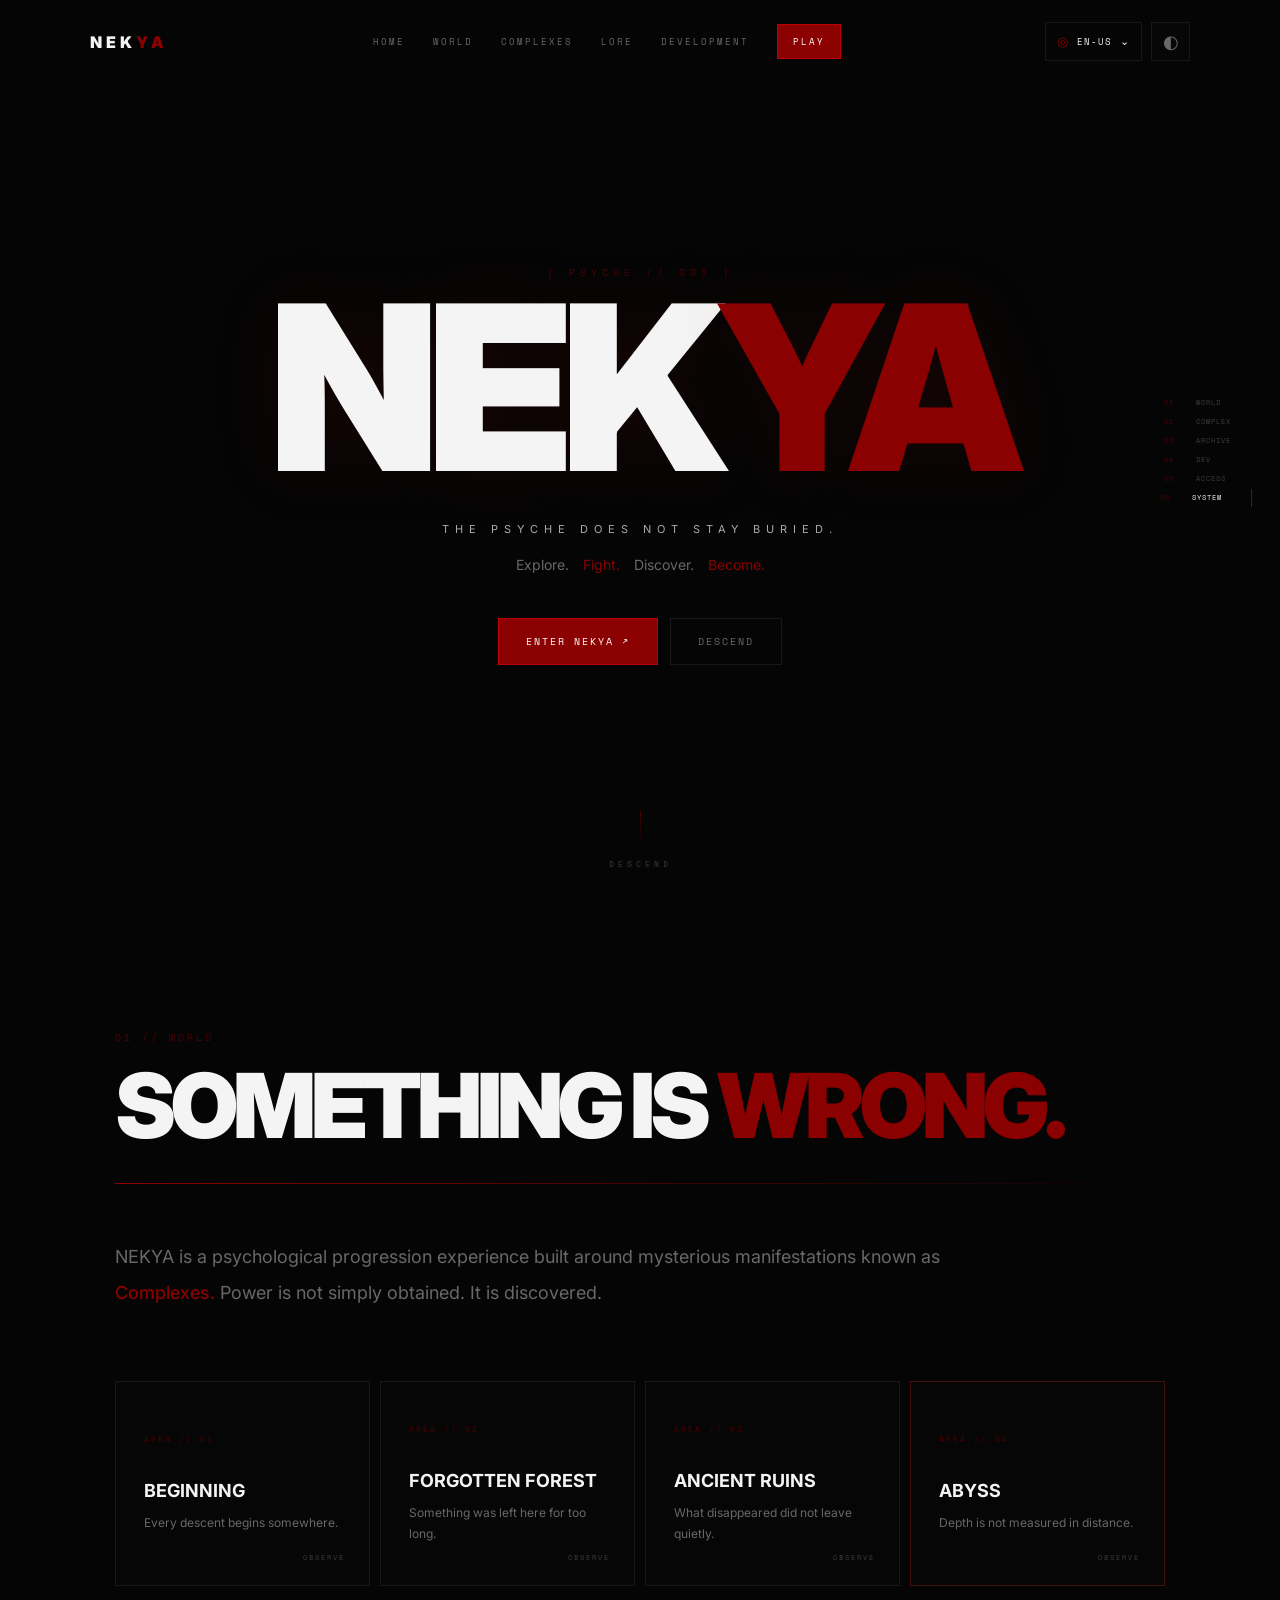
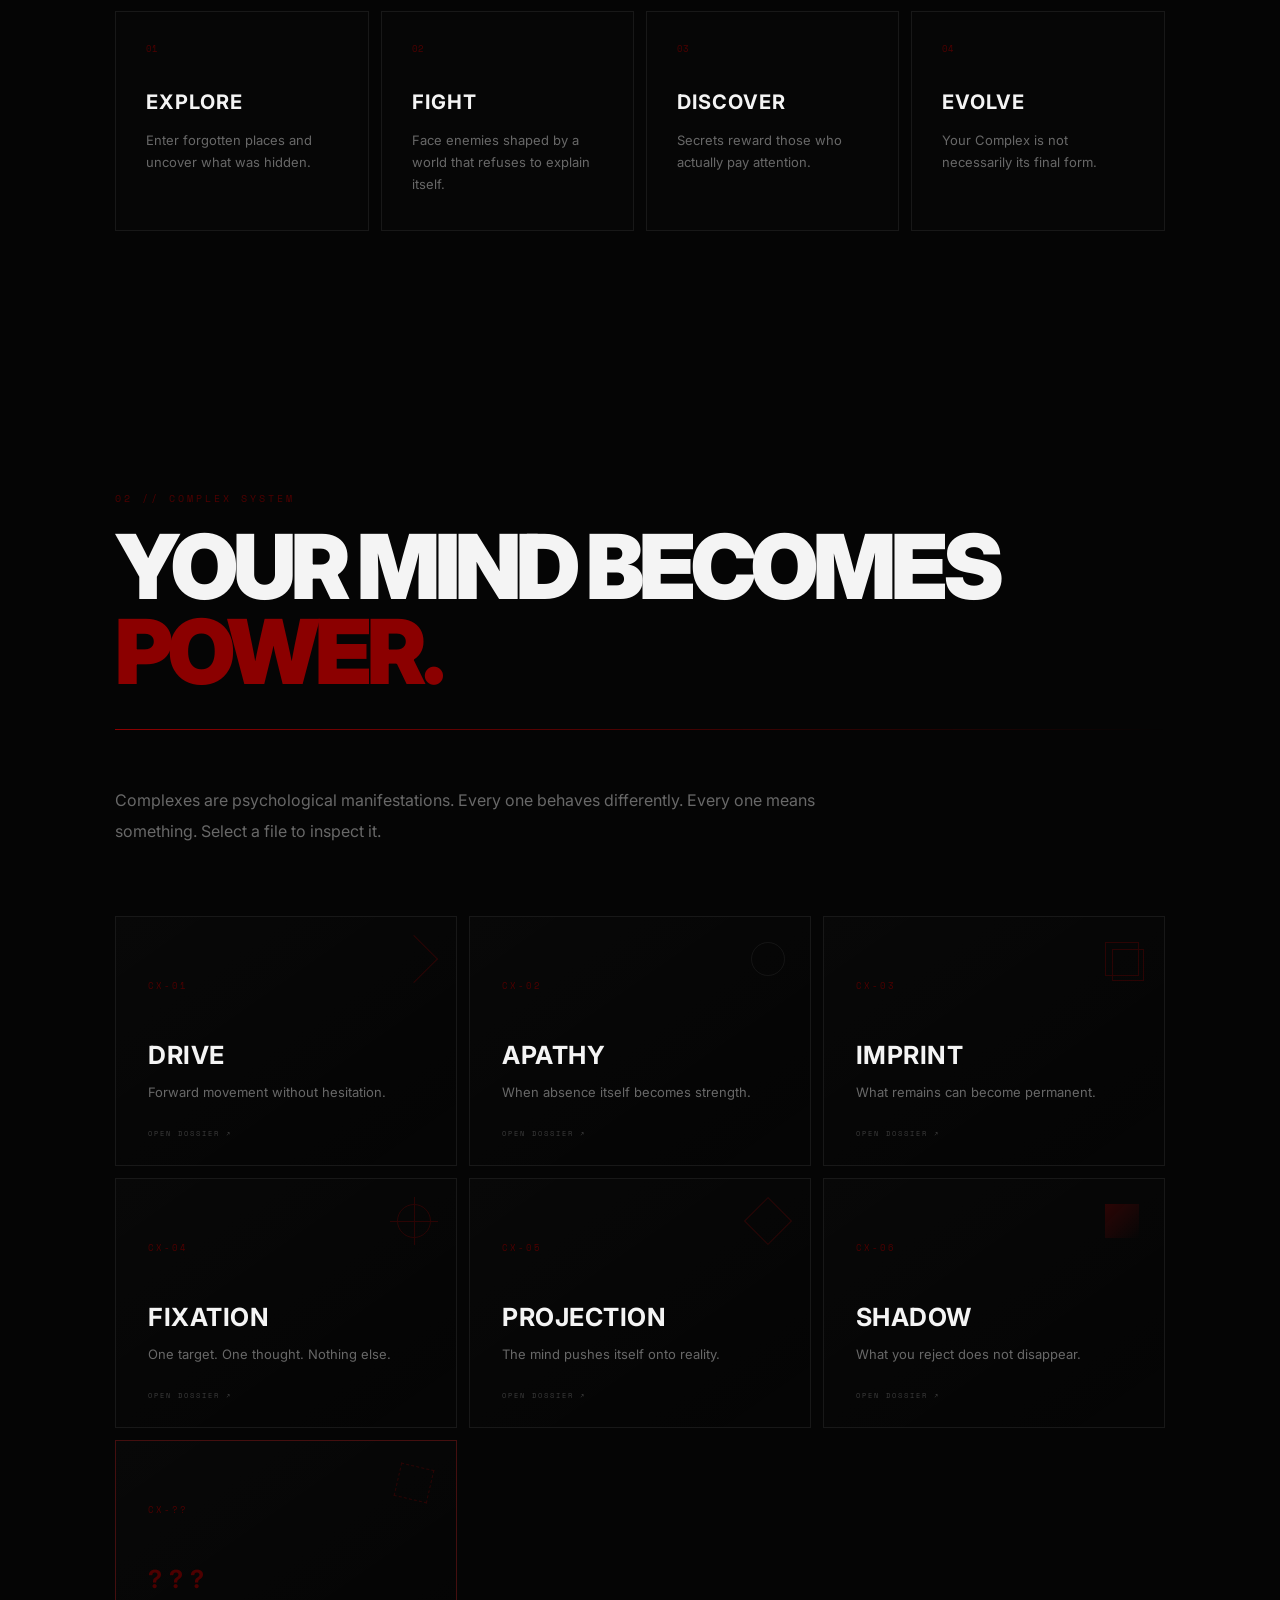
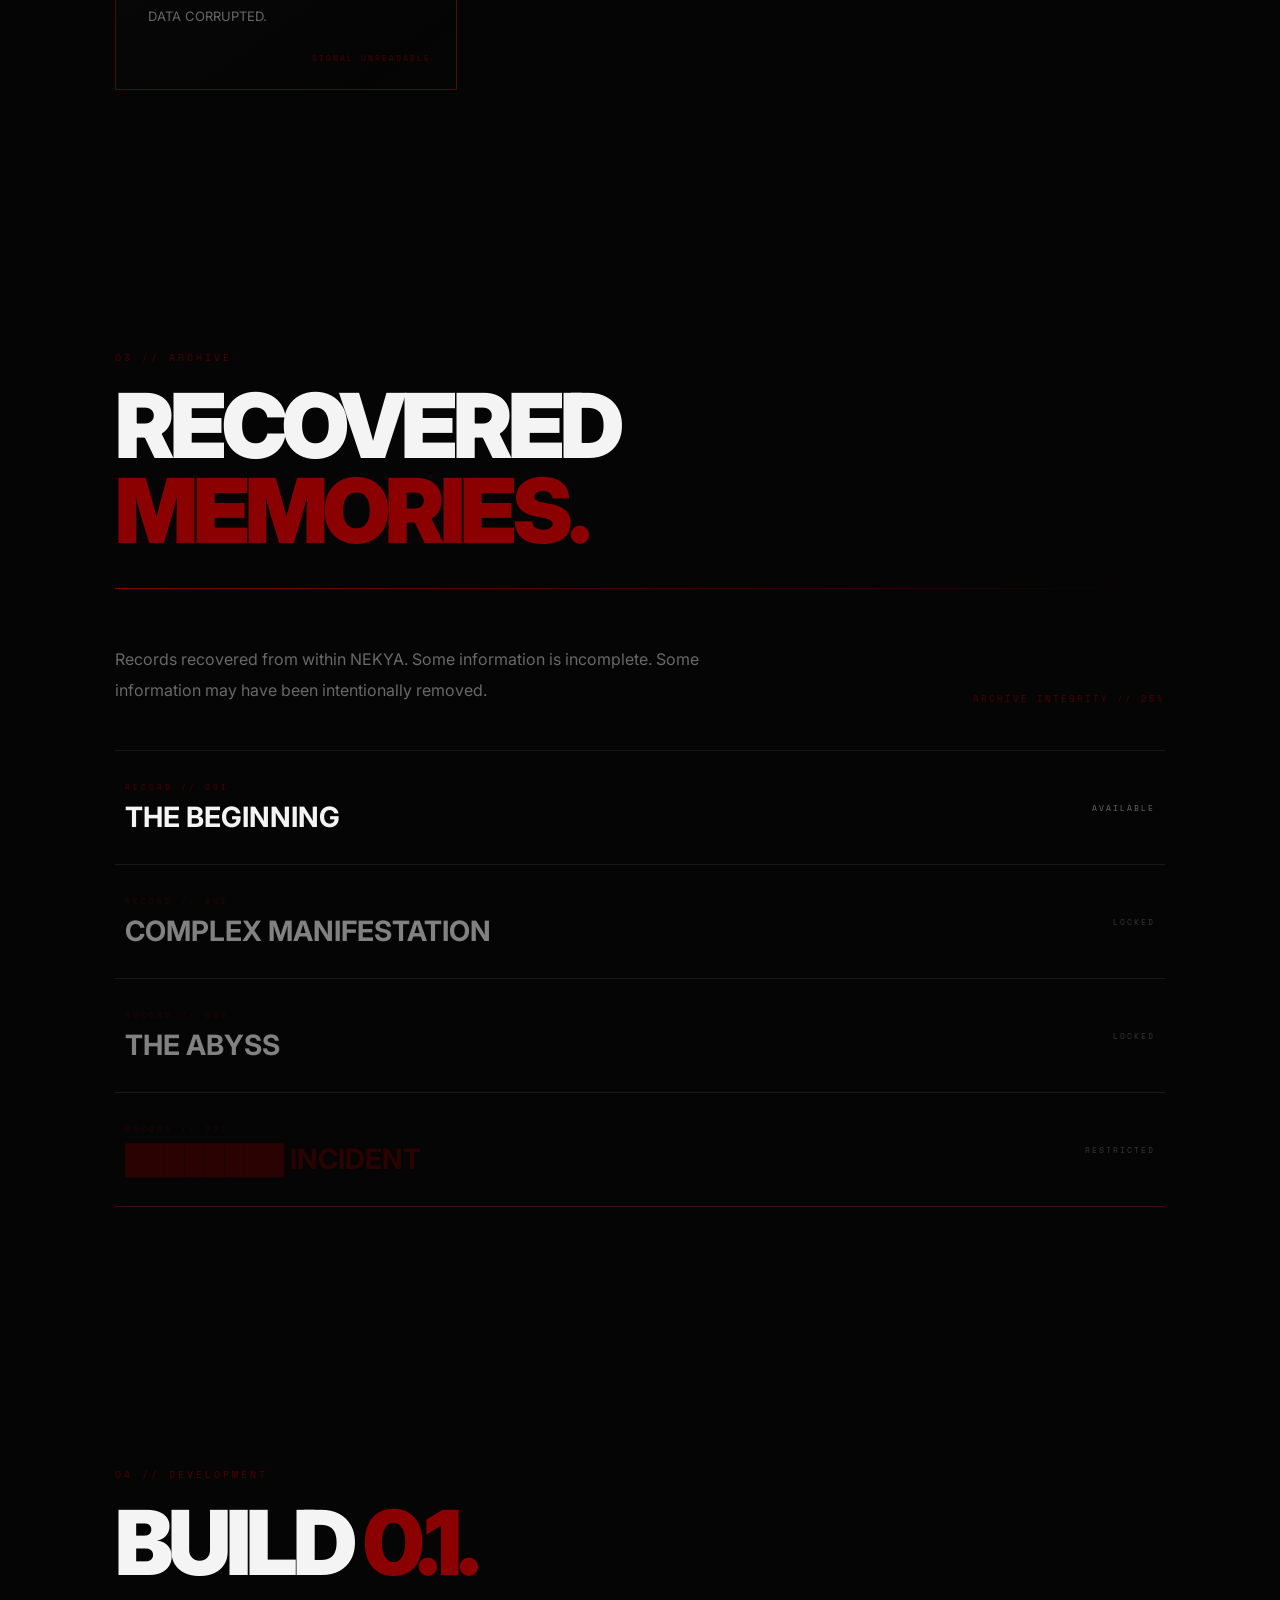
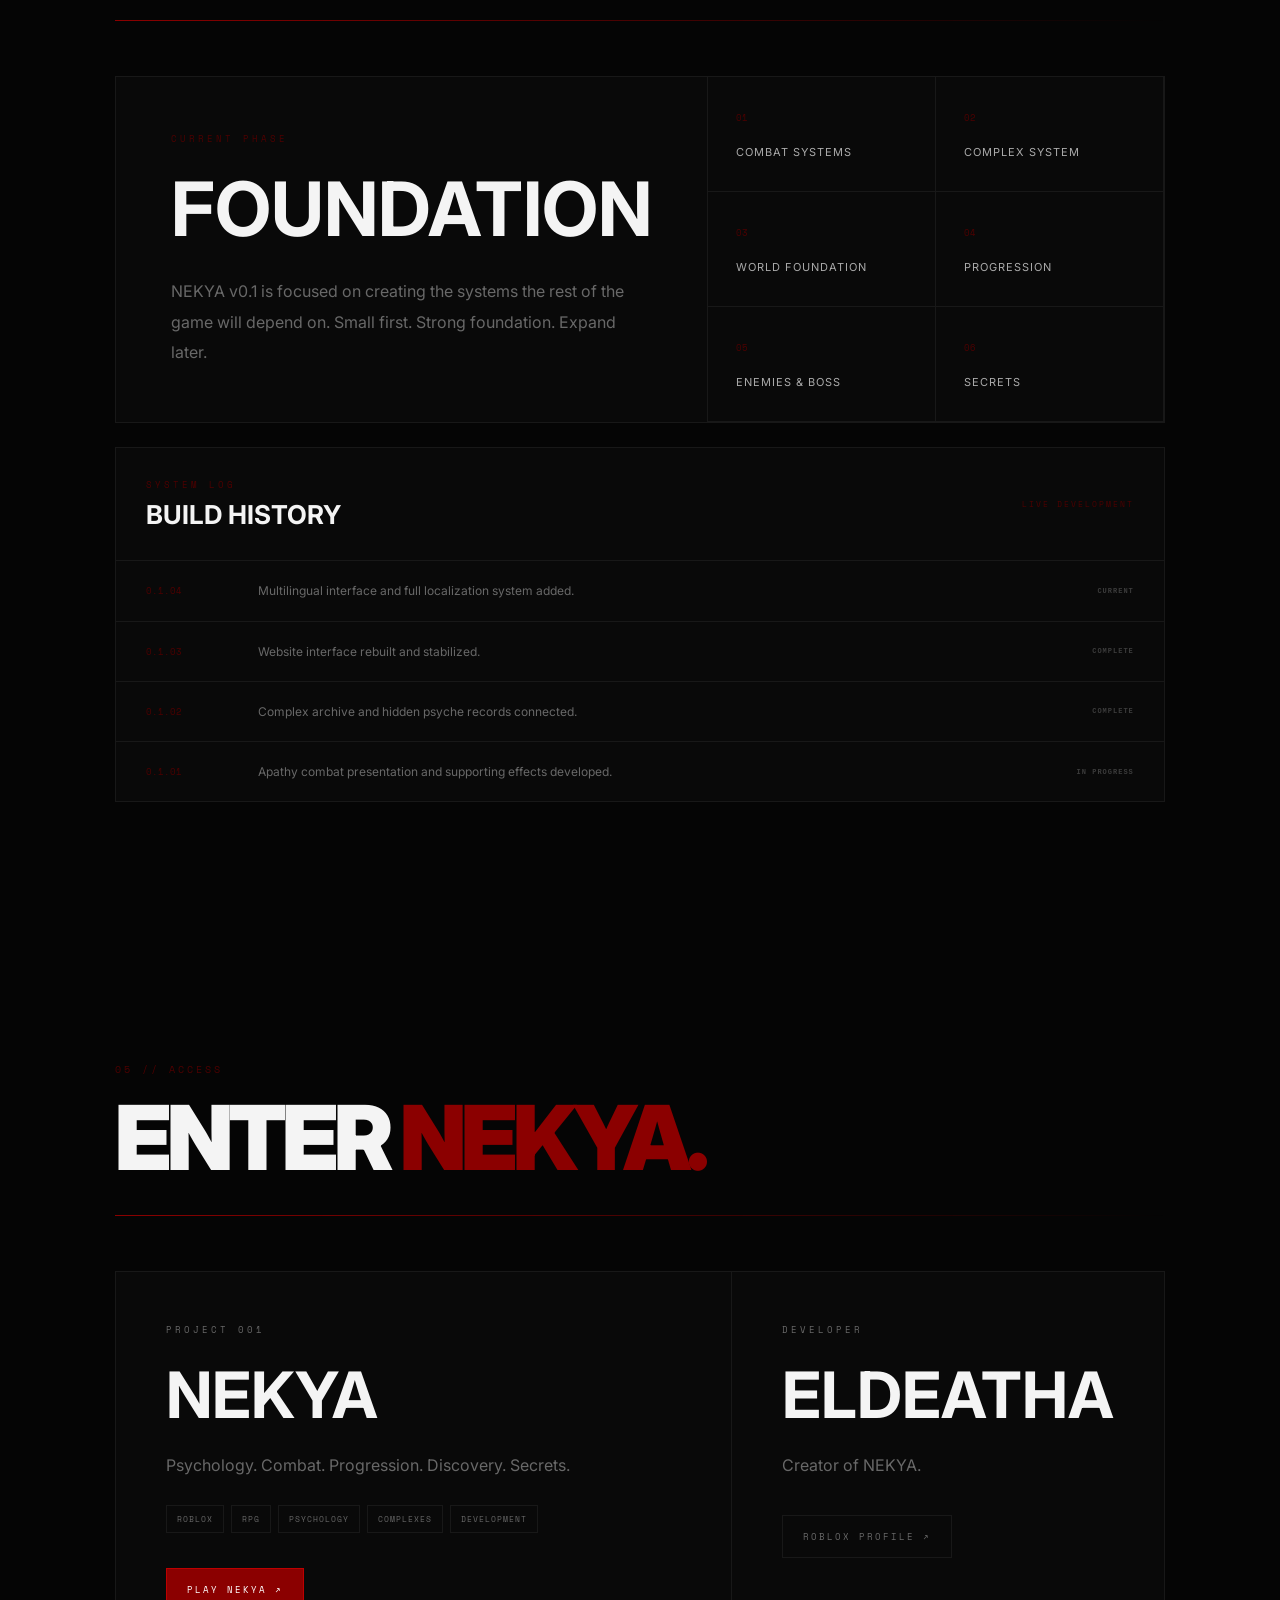
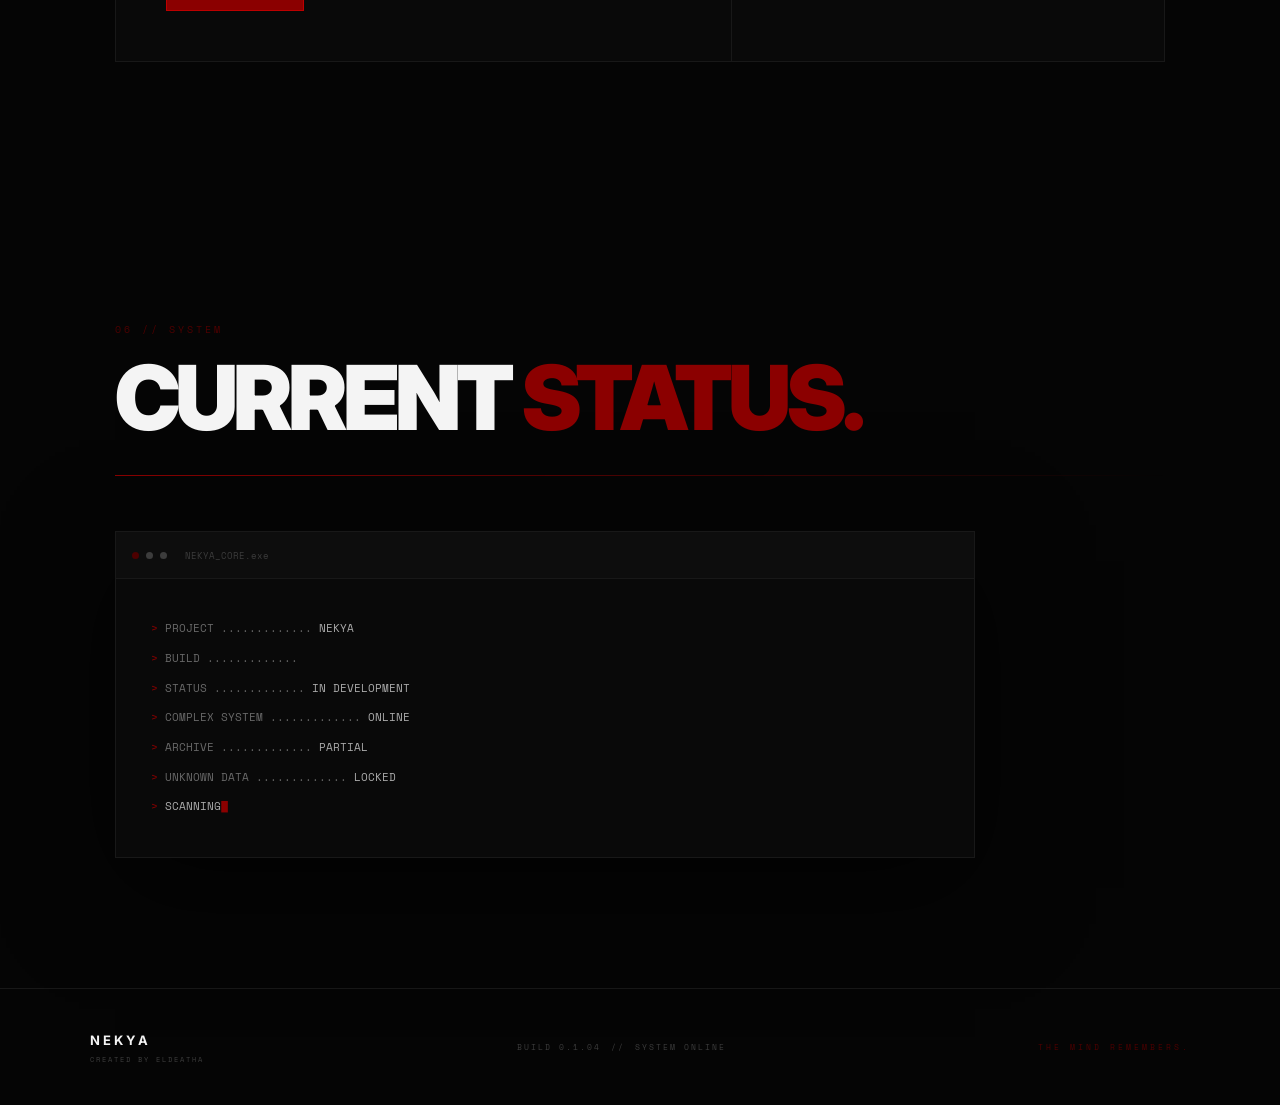
==== commit a89a2b0b: "Add files via upload" ====
--- a/index.html
+++ b/index.html
@@ -8,7 +8,7 @@
     <title>NEKYA</title>
 
     <!-- Cache-busting version parameter prevents GitHub Pages/browser cache mismatches. -->
-    <link rel="stylesheet" href="style.css?v=stable-3">
+    <link rel="stylesheet" href="style.css?v=stable-4-lang">
 </head>
 <body>
 
@@ -75,6 +75,33 @@
         </div>
 
         <div class="nav-controls">
+            <div class="language-control" id="language-control">
+                <button
+                    id="language-toggle"
+                    class="language-toggle"
+                    type="button"
+                    aria-label="Choose language"
+                    aria-expanded="false"
+                    title="Language"
+                >
+                    <span class="language-globe">◎</span>
+                    <span id="language-current">EN-US</span>
+                    <span class="language-chevron">⌄</span>
+                </button>
+
+                <div id="language-menu" class="language-menu" role="menu" aria-label="Language">
+                    <button type="button" role="menuitemradio" data-language="en-US"><span>English</span><small>US</small></button>
+                    <button type="button" role="menuitemradio" data-language="en-GB"><span>English</span><small>UK</small></button>
+                    <button type="button" role="menuitemradio" data-language="ru-RU"><span>Русский</span><small>RU</small></button>
+                    <button type="button" role="menuitemradio" data-language="lv-LV"><span>Latviešu</span><small>LV</small></button>
+                    <button type="button" role="menuitemradio" data-language="es-ES"><span>Español</span><small>ES</small></button>
+                    <button type="button" role="menuitemradio" data-language="pt-BR"><span>Português</span><small>BR</small></button>
+                    <button type="button" role="menuitemradio" data-language="de-DE"><span>Deutsch</span><small>DE</small></button>
+                    <button type="button" role="menuitemradio" data-language="fr-FR"><span>Français</span><small>FR</small></button>
+                    <button type="button" role="menuitemradio" data-language="pl-PL"><span>Polski</span><small>PL</small></button>
+                </div>
+            </div>
+
             <button
                 id="theme-toggle"
                 class="icon-button theme-toggle"
@@ -446,9 +473,15 @@
                 </div>
 
                 <div class="update-entry">
+                    <span>0.1.04</span>
+                    <p>Multilingual interface and full localization system added.</p>
+                    <b>CURRENT</b>
+                </div>
+
+                <div class="update-entry">
                     <span>0.1.03</span>
                     <p>Website interface rebuilt and stabilized.</p>
-                    <b>CURRENT</b>
+                    <b>COMPLETE</b>
                 </div>
 
                 <div class="update-entry">
@@ -461,12 +494,6 @@
                     <span>0.1.01</span>
                     <p>Apathy combat presentation and supporting effects developed.</p>
                     <b>IN PROGRESS</b>
-                </div>
-
-                <div class="update-entry">
-                    <span>0.1.00</span>
-                    <p>Core NEKYA foundation established.</p>
-                    <b>FOUNDATION</b>
                 </div>
             </div>
         </section>
@@ -540,7 +567,7 @@
 
                 <div class="terminal-body">
                     <p><b>&gt;</b> PROJECT ............. <span>NEKYA</span></p>
-                    <p><b>&gt;</b> BUILD ............... <span>0.1.03</span></p>
+                    <p><b>&gt;</b> BUILD ............... <span>0.1.04</span></p>
                     <p><b>&gt;</b> STATUS .............. <span>IN DEVELOPMENT</span></p>
                     <p><b>&gt;</b> COMPLEX SYSTEM ...... <span>ONLINE</span></p>
                     <p><b>&gt;</b> ARCHIVE ............. <span id="archive-status">PARTIAL</span></p>
@@ -564,7 +591,7 @@
         </div>
 
         <div class="footer-center">
-            <span>BUILD 0.1.03</span>
+            <span>BUILD 0.1.04</span>
             <span>//</span>
             <span>SYSTEM ONLINE</span>
         </div>
@@ -709,6 +736,7 @@
     </div>
 
 
-    <script src="script.js?v=stable-3"></script>
+    <script src="i18n.js?v=stable-4-lang"></script>
+    <script src="script.js?v=stable-4-lang"></script>
 </body>
 </html>
--- a/style.css
+++ b/style.css
@@ -2365,3 +2365,234 @@
         transform: none !important;
     }
 }
+
+/* =====================================================
+   MULTILINGUAL LANGUAGE CONTROL — STABLE 4
+===================================================== */
+
+.language-control {
+    position: relative;
+    z-index: 620;
+}
+
+.language-toggle {
+    min-width: 92px;
+    height: 39px;
+    padding: 0 11px;
+    display: inline-flex;
+    align-items: center;
+    justify-content: center;
+    gap: 8px;
+    border: 1px solid var(--border);
+    background: var(--panel-faint);
+    color: var(--muted);
+    font-family: "Space Mono", monospace;
+    font-size: 9px;
+    letter-spacing: 1px;
+    transition:
+        color 0.25s ease,
+        border-color 0.25s ease,
+        background 0.25s ease,
+        transform 0.25s ease;
+}
+
+.language-toggle:hover,
+.language-toggle.open {
+    color: var(--text);
+    border-color: var(--red-dark);
+    background: rgba(120, 0, 0, 0.06);
+}
+
+.language-toggle.open {
+    transform: translateY(1px);
+}
+
+.language-globe {
+    color: var(--red);
+    font-size: 13px;
+    line-height: 1;
+}
+
+.language-chevron {
+    color: var(--dim);
+    font-size: 11px;
+    transform: translateY(-1px);
+    transition: transform 0.25s ease;
+}
+
+.language-toggle.open .language-chevron {
+    transform: translateY(1px) rotate(180deg);
+}
+
+.language-menu {
+    position: absolute;
+    top: calc(100% + 12px);
+    right: 0;
+    width: 230px;
+    padding: 7px;
+    display: grid;
+    gap: 3px;
+    border: 1px solid var(--border);
+    background: var(--nav-background);
+    box-shadow: 0 24px 70px var(--shadow);
+    backdrop-filter: blur(22px);
+    -webkit-backdrop-filter: blur(22px);
+    opacity: 0;
+    visibility: hidden;
+    transform: translateY(-8px) scale(0.985);
+    transform-origin: top right;
+    transition:
+        opacity 0.22s ease,
+        visibility 0.22s ease,
+        transform 0.22s ease;
+}
+
+.language-menu.open {
+    opacity: 1;
+    visibility: visible;
+    transform: translateY(0) scale(1);
+}
+
+.language-menu button {
+    width: 100%;
+    min-height: 42px;
+    padding: 0 12px;
+    display: flex;
+    align-items: center;
+    justify-content: space-between;
+    gap: 16px;
+    border: 1px solid transparent;
+    background: transparent;
+    color: var(--muted);
+    text-align: left;
+    transition:
+        color 0.2s ease,
+        border-color 0.2s ease,
+        background 0.2s ease,
+        padding-left 0.2s ease;
+}
+
+.language-menu button:hover {
+    padding-left: 16px;
+    color: var(--text);
+    border-color: var(--border);
+    background: var(--panel-faint);
+}
+
+.language-menu button.active {
+    color: var(--text);
+    border-color: rgba(125, 0, 0, 0.42);
+    background: rgba(125, 0, 0, 0.07);
+}
+
+.language-menu button.active::before {
+    content: "";
+    width: 3px;
+    height: 18px;
+    flex: 0 0 3px;
+    background: var(--red);
+    box-shadow: 0 0 14px rgba(150, 0, 0, 0.45);
+}
+
+.language-menu button.active span {
+    margin-right: auto;
+}
+
+.language-menu button span {
+    font-size: 11px;
+    font-weight: 600;
+}
+
+.language-menu button small {
+    color: var(--dim);
+    font-family: "Space Mono", monospace;
+    font-size: 8px;
+    letter-spacing: 1px;
+}
+
+/* Longer translations need a little more breathing room. */
+html[lang="ru-RU"] .nav-links,
+html[lang="de-DE"] .nav-links,
+html[lang="fr-FR"] .nav-links,
+html[lang="pl-PL"] .nav-links {
+    gap: 20px;
+}
+
+html[lang="ru-RU"] .nav-links a,
+html[lang="de-DE"] .nav-links a,
+html[lang="fr-FR"] .nav-links a,
+html[lang="pl-PL"] .nav-links a {
+    letter-spacing: 1.2px;
+}
+
+html[lang="ru-RU"] .complex-card h3,
+html[lang="de-DE"] .complex-card h3,
+html[lang="fr-FR"] .complex-card h3,
+html[lang="pl-PL"] .complex-card h3 {
+    font-size: clamp(19px, 2vw, 25px);
+    overflow-wrap: anywhere;
+}
+
+html[lang="ru-RU"] .section h2,
+html[lang="de-DE"] .section h2,
+html[lang="fr-FR"] .section h2,
+html[lang="pl-PL"] .section h2 {
+    letter-spacing: -3px;
+}
+
+@media (max-width: 1180px) {
+    .language-toggle {
+        min-width: 80px;
+    }
+
+    #language-current {
+        max-width: 42px;
+        overflow: hidden;
+        text-overflow: ellipsis;
+        white-space: nowrap;
+    }
+}
+
+@media (max-width: 1000px) {
+    .language-control {
+        margin-left: auto;
+    }
+
+    .language-menu {
+        position: fixed;
+        top: 76px;
+        left: 6%;
+        right: 6%;
+        width: auto;
+        max-height: min(520px, calc(100vh - 100px));
+        overflow-y: auto;
+        transform-origin: top center;
+    }
+
+    .language-menu button {
+        min-height: 48px;
+    }
+}
+
+@media (max-width: 520px) {
+    .nav-controls {
+        gap: 6px;
+    }
+
+    .language-toggle {
+        min-width: 72px;
+        height: 37px;
+        padding: 0 8px;
+        gap: 5px;
+    }
+
+    .language-globe {
+        display: none;
+    }
+
+    .language-menu {
+        top: 69px;
+        left: 4%;
+        right: 4%;
+    }
+}
